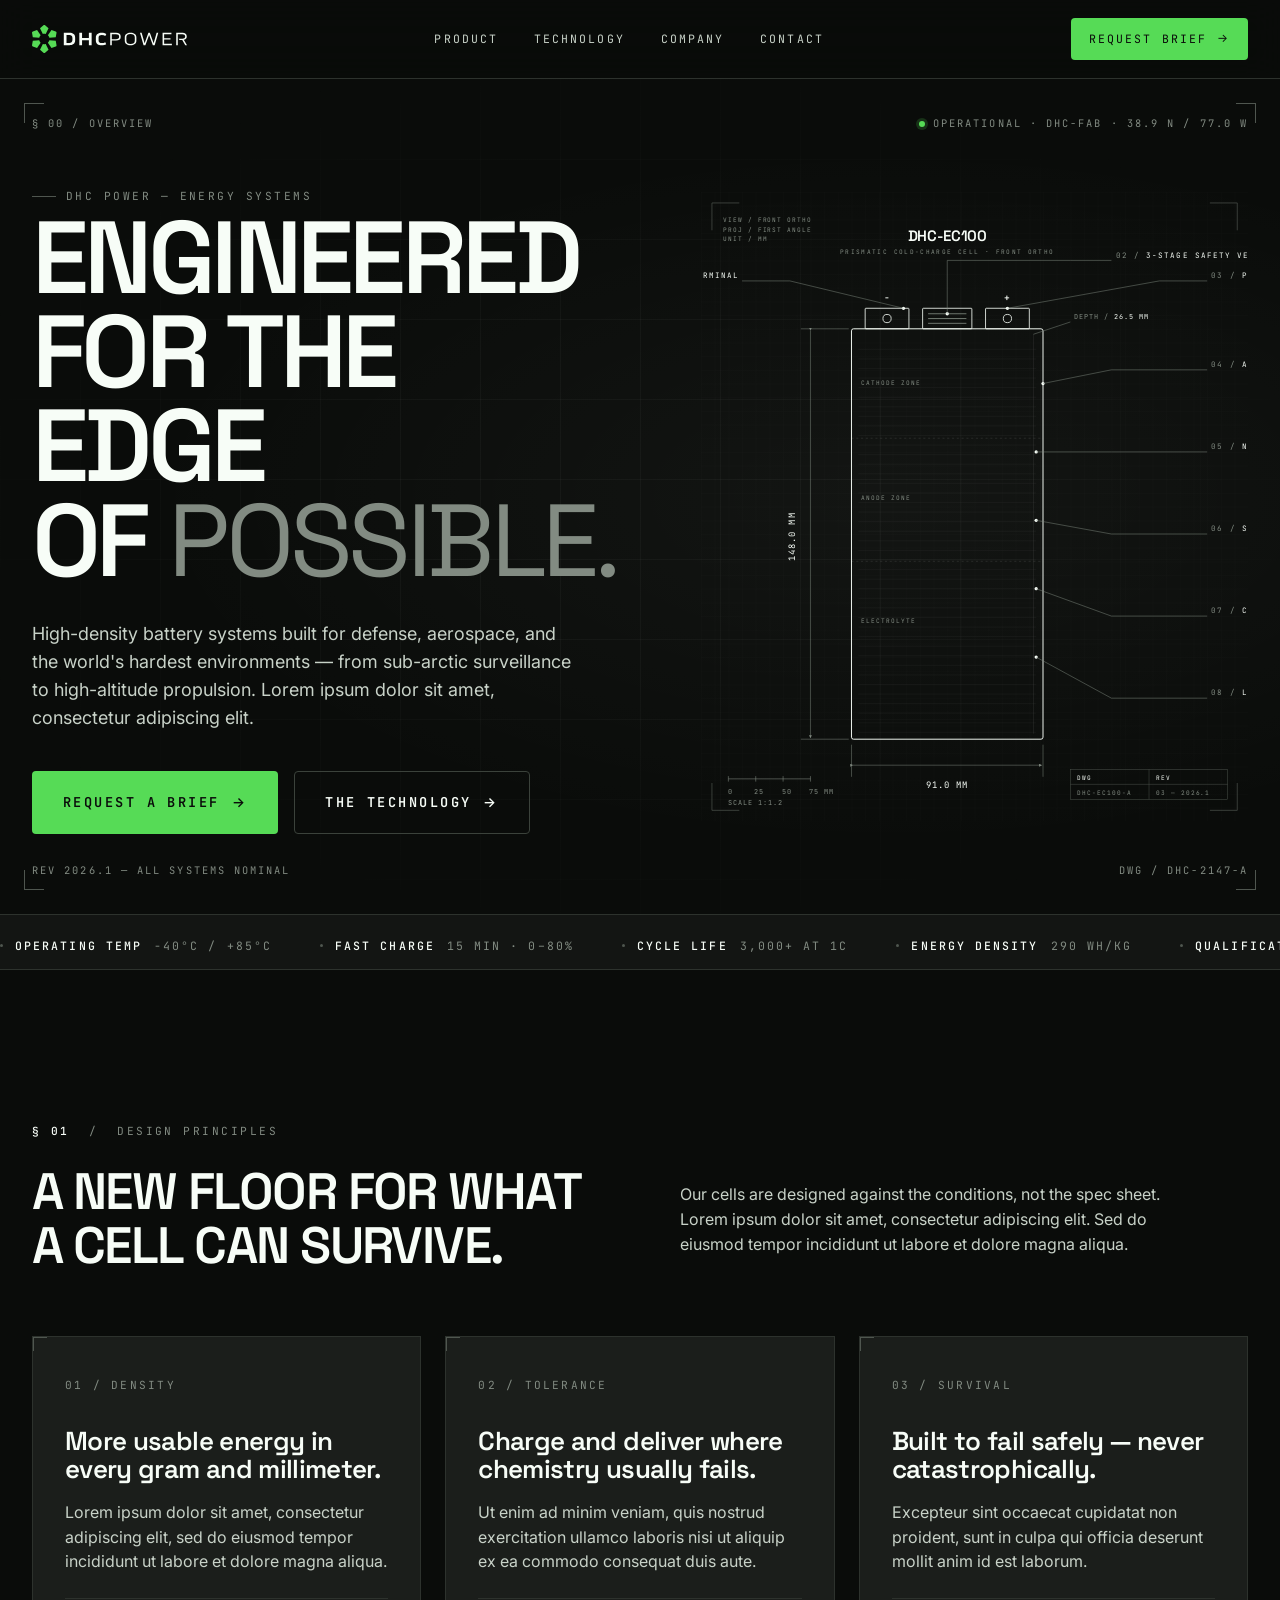
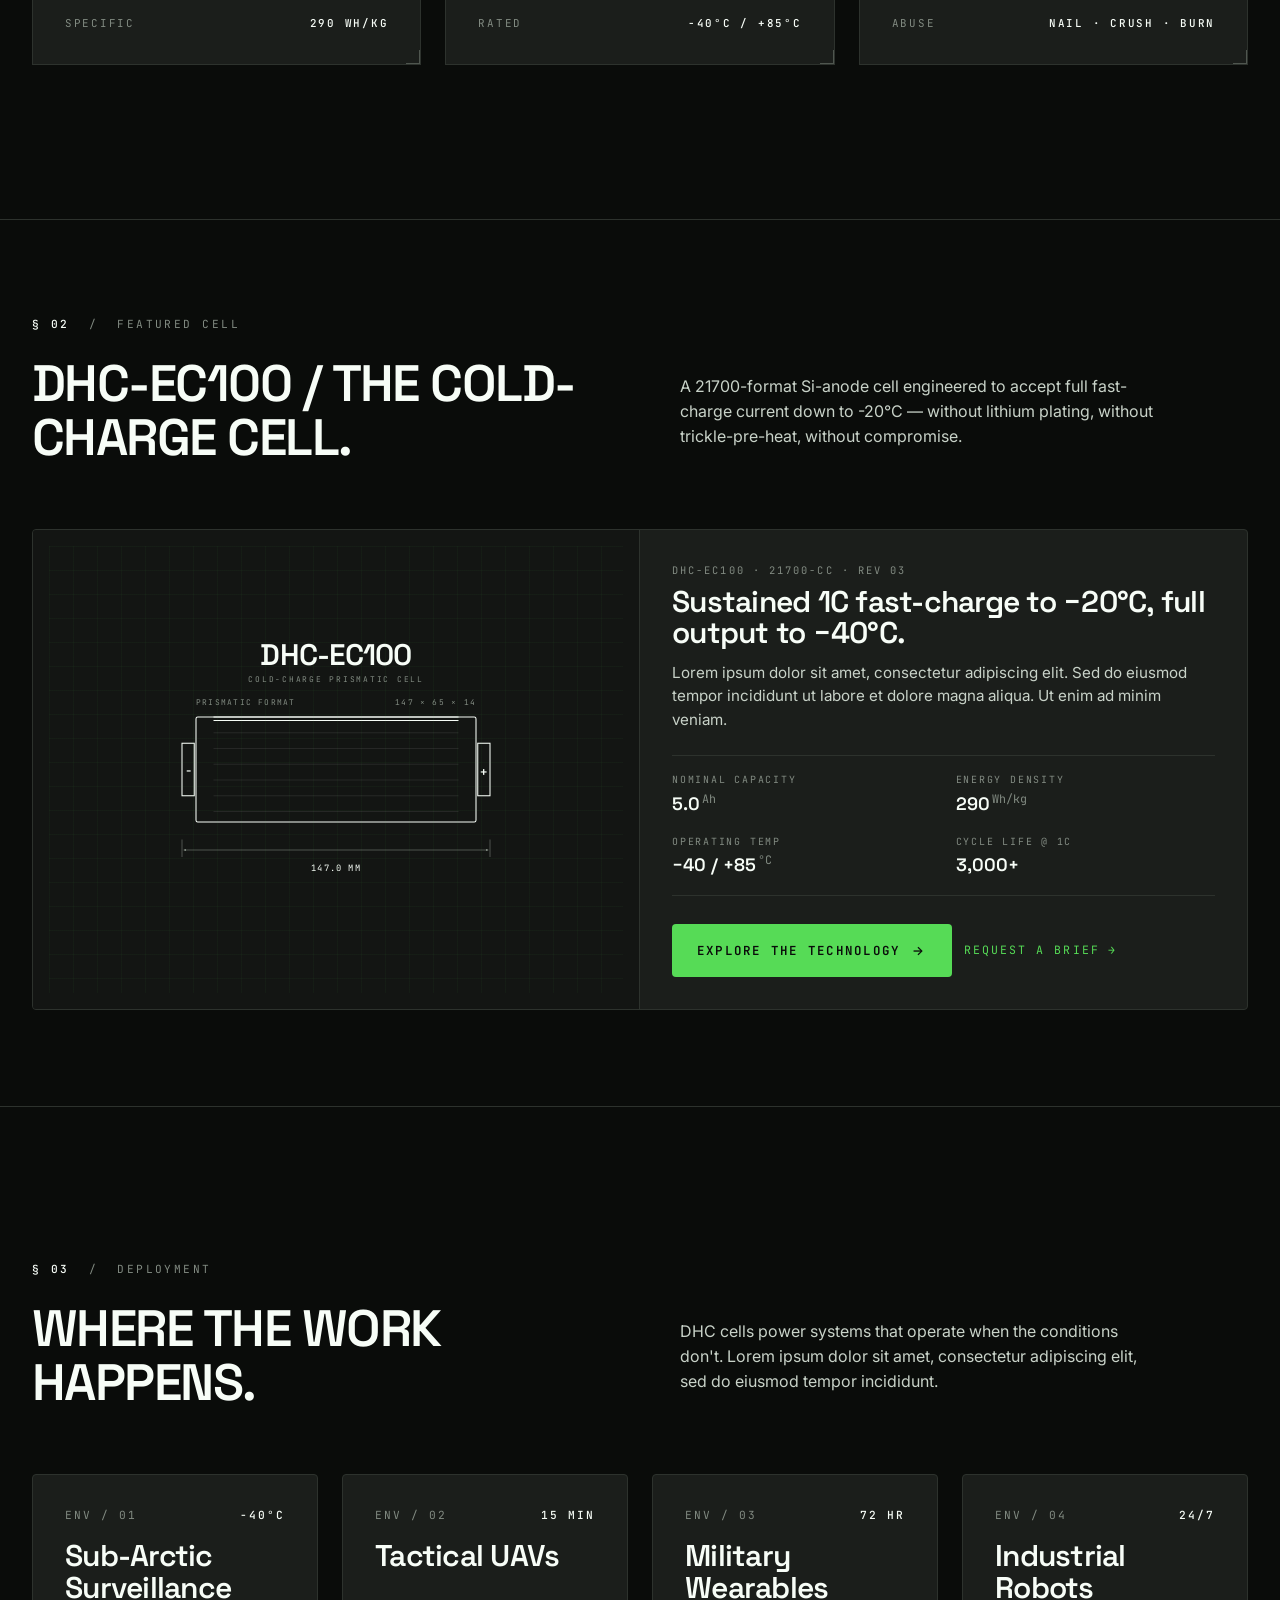
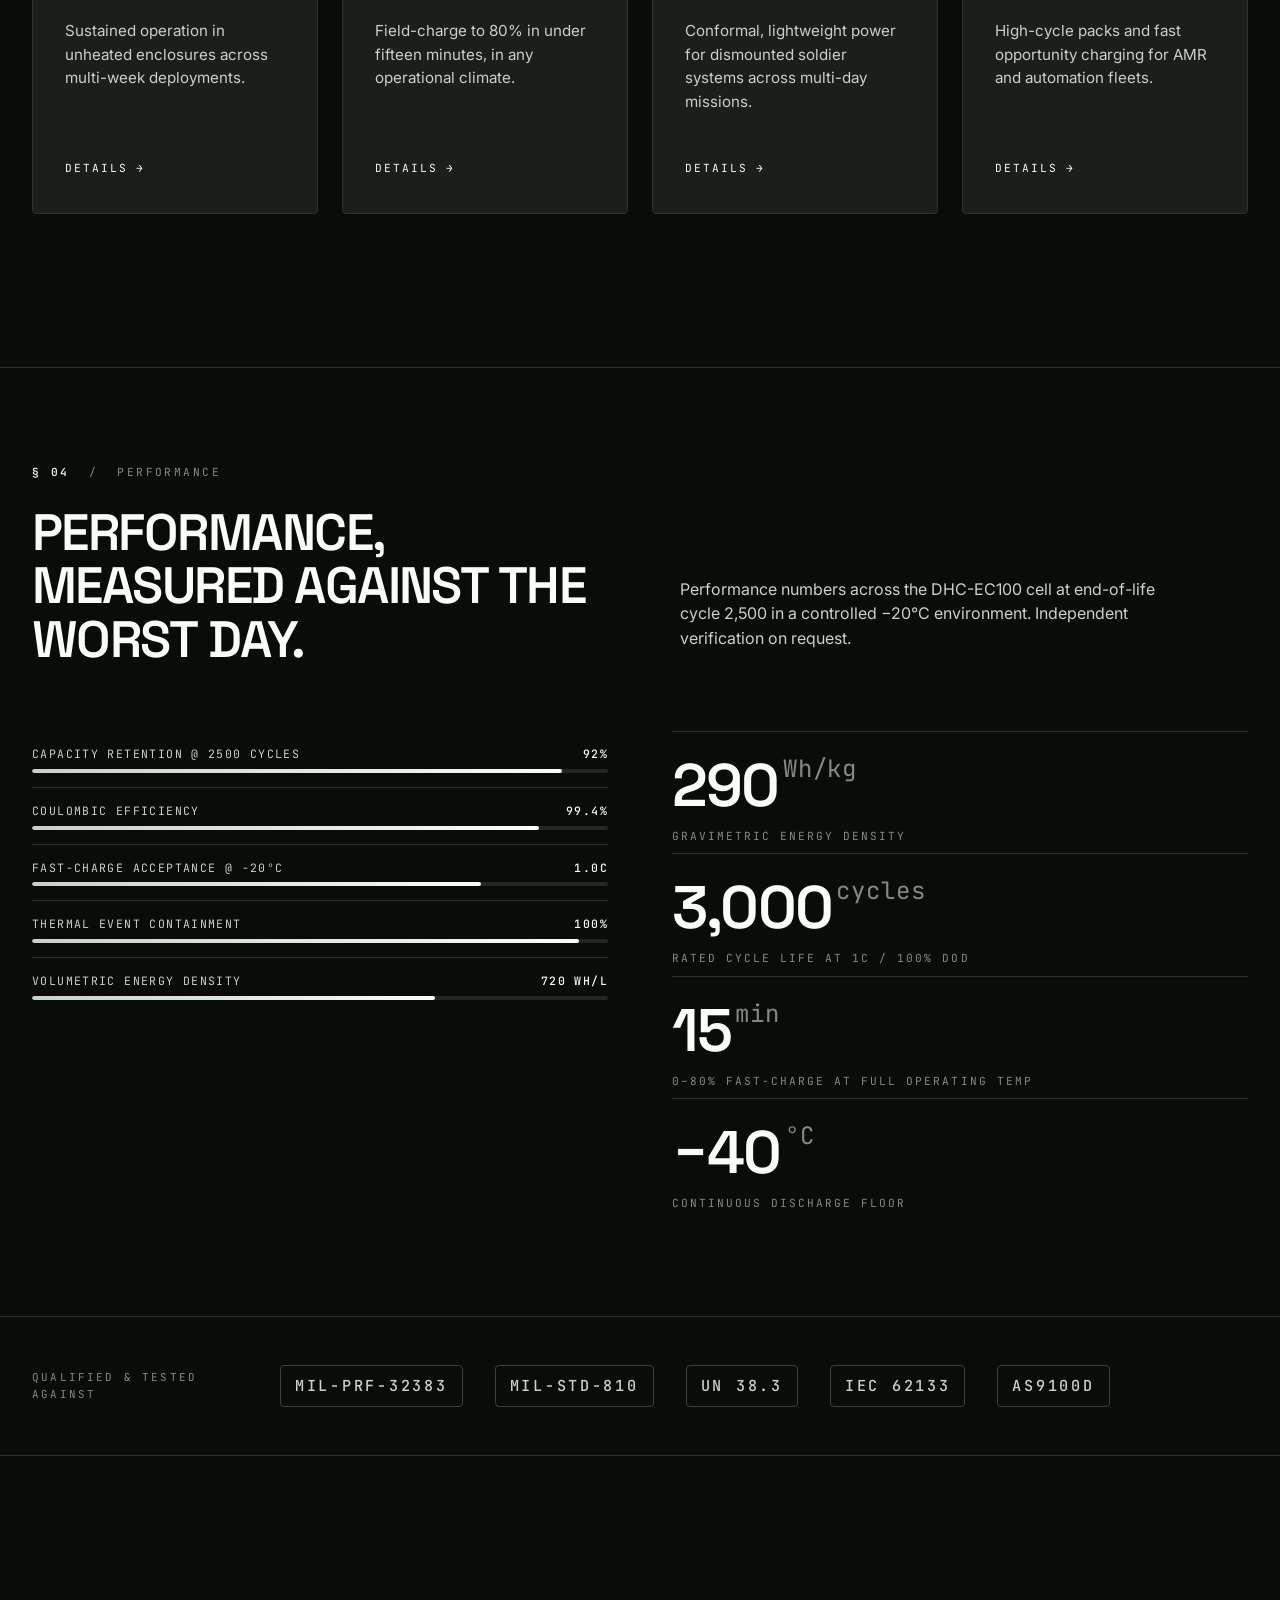
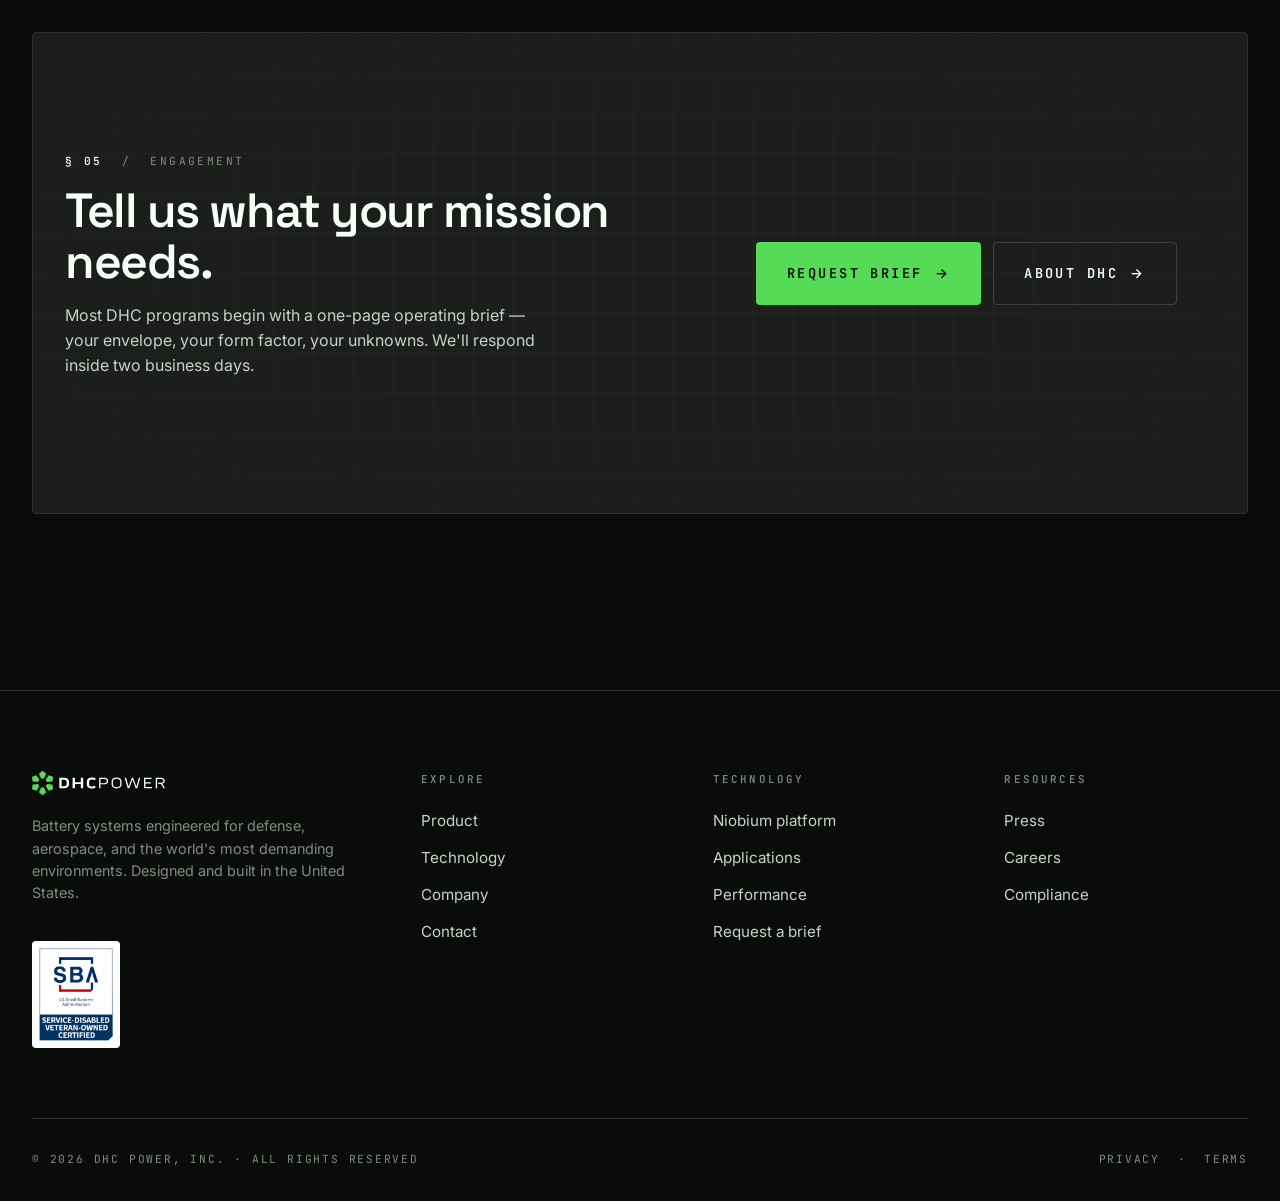
==== index.html @ b1756903 "Add Privacy Policy and Terms of Use pages; wire footer legal links Best-practice templates in brand " ====
<!DOCTYPE html>
<html lang="en">
<head>
<meta charset="UTF-8">
<meta name="viewport" content="width=device-width, initial-scale=1.0">
<title>DHC Power — Engineered for the Edge of Possible</title>
<meta name="description" content="DHC Power designs and builds battery systems for defense, aerospace, and the world's most demanding environments.">
<link rel="icon" type="image/png" sizes="32x32" href="assets/img/favicon-32.png">
<link rel="icon" type="image/png" sizes="16x16" href="assets/img/favicon-16.png">
<link rel="apple-touch-icon" href="assets/img/apple-touch-icon.png">
<!-- Open Graph / link preview -->
<meta property="og:type" content="website">
<meta property="og:site_name" content="DHC Power">
<meta property="og:title" content="DHC Power — Engineered for the Edge of Possible">
<meta property="og:description" content="High-density niobium-lithium battery systems for defense, aerospace, and the world's most demanding environments.">
<meta property="og:url" content="https://nestpoint-group.github.io/dhc-power-site/">
<meta property="og:image" content="https://nestpoint-group.github.io/dhc-power-site/assets/img/og-card.png">
<meta property="og:image:width" content="1200">
<meta property="og:image:height" content="630">
<meta name="twitter:card" content="summary_large_image">
<meta name="twitter:title" content="DHC Power — Engineered for the Edge of Possible">
<meta name="twitter:description" content="High-density niobium-lithium battery systems for defense, aerospace, and extreme environments.">
<meta name="twitter:image" content="https://nestpoint-group.github.io/dhc-power-site/assets/img/og-card.png">
<link rel="preconnect" href="https://fonts.googleapis.com">
<link rel="preconnect" href="https://fonts.gstatic.com" crossorigin>
<link href="https://fonts.googleapis.com/css2?family=Inter:wght@400;500;600&family=Space+Grotesk:wght@400;500;600;700&family=JetBrains+Mono:wght@400;500&display=swap" rel="stylesheet">
<link rel="stylesheet" href="assets/css/style.css">
</head>
<body>

<!-- ============================== NAV ============================== -->
<header class="nav" id="nav">
  <div class="nav__bar">
    <a href="index.html" class="nav__logo" aria-label="DHC Power home">
      <img src="assets/img/logo-on-dark.svg" alt="DHC Power">
    </a>
    <nav class="nav__links" aria-label="Primary">
      <a href="product.html" class="nav__link">Product</a>
      <a href="technology.html" class="nav__link">Technology</a>
      <a href="company.html" class="nav__link">Company</a>
      <a href="contact.html" class="nav__link">Contact</a>
    </nav>
    <a href="contact.html" class="nav__cta">Request Brief</a>
    <button class="nav__menu-toggle" aria-label="Open menu" aria-expanded="false" id="navToggle">Menu</button>
  </div>
</header>

<!-- ============================== HERO ============================== -->
<section class="hero">
  <div class="hero__bg"></div>
  <div class="hero__grid"></div>
  <div class="hero__corners"><span></span></div>

  <span class="hero__operator-label hero__operator-label--tl">§ 00 / OVERVIEW</span>
  <span class="hero__operator-label hero__operator-label--tr"><span class="status-dot"></span>OPERATIONAL · DHC-FAB · 38.9 N / 77.0 W</span>
  <span class="hero__operator-label hero__operator-label--bl">REV 2026.1 — ALL SYSTEMS NOMINAL</span>
  <span class="hero__operator-label hero__operator-label--br">DWG / DHC-2147-A</span>

  <div class="container">
    <div class="hero__inner">
      <div>
        <div class="eyebrow">DHC Power — Energy Systems</div>
        <h1 class="hero__title">Engineered<br>for the edge<br>of <em>possible.</em></h1>
        <p class="hero__lede">High-density battery systems built for defense, aerospace, and the world's hardest environments — from sub-arctic surveillance to high-altitude propulsion. Lorem ipsum dolor sit amet, consectetur adipiscing elit.</p>
        <div class="hero__cta-row">
          <a href="contact.html" class="btn btn--lg">Request a brief</a>
          <a href="technology.html" class="btn btn--ghost btn--lg">The technology</a>
        </div>
      </div>

      <div class="cell-vis" aria-hidden="true">
        <!-- ============ Annotated PRISMATIC cell illustration ============ -->
        <svg viewBox="0 0 800 920" xmlns="http://www.w3.org/2000/svg">
          <defs>
            <pattern id="grid-fine" width="20" height="20" patternUnits="userSpaceOnUse">
              <path d="M 20 0 L 0 0 0 20" fill="none" stroke="rgba(247,253,247,0.04)" stroke-width="0.5"/>
            </pattern>
            <marker id="arrow" viewBox="0 0 10 10" refX="9" refY="5" markerWidth="6" markerHeight="6" orient="auto-start-reverse">
              <path d="M 0 0 L 10 5 L 0 10 z" fill="#828B82"/>
            </marker>
            <marker id="arrow-start" viewBox="0 0 10 10" refX="1" refY="5" markerWidth="6" markerHeight="6" orient="auto-start-reverse">
              <path d="M 10 0 L 0 5 L 10 10 z" fill="#828B82"/>
            </marker>
          </defs>

          <!-- gridded backdrop -->
          <rect x="0" y="0" width="800" height="920" fill="url(#grid-fine)"/>

          <!-- outer drawing frame brackets -->
          <g stroke="#4F564F" stroke-width="1" fill="none">
            <path d="M 16 16 L 16 56 M 16 16 L 56 16"/>
            <path d="M 784 16 L 784 56 M 784 16 L 744 16"/>
            <path d="M 16 904 L 16 864 M 16 904 L 56 904"/>
            <path d="M 784 904 L 784 864 M 784 904 L 744 904"/>
          </g>

          <!-- == Prismatic cell body (rectangular, front orthographic view) == -->
          <g stroke="#F7FDF7" stroke-width="1.4" fill="none">
            <!-- main body -->
            <rect x="220" y="200" width="280" height="600" rx="3"/>
            <!-- subtle right-edge depth shadow inside body (suggests thickness) -->
            <line x1="486" y1="208" x2="486" y2="792" stroke="rgba(247,253,247,0.18)" stroke-width="0.6"/>
          </g>

          <!-- == Top features: terminals + vent (rest on top edge of cell) == -->
          <g stroke="#F7FDF7" stroke-width="1.2" fill="none">
            <!-- Negative terminal (left) -->
            <rect x="240" y="170" width="64" height="30" rx="1"/>
            <circle cx="272" cy="185" r="6"/>
            <!-- Safety vent (middle) -->
            <rect x="324" y="170" width="72" height="30" rx="1"/>
            <line x1="332" y1="178" x2="388" y2="178" stroke="#828B82"/>
            <line x1="332" y1="185" x2="388" y2="185" stroke="#828B82"/>
            <line x1="332" y1="192" x2="388" y2="192" stroke="#828B82"/>
            <!-- Positive terminal (right) -->
            <rect x="416" y="170" width="64" height="30" rx="1"/>
            <circle cx="448" cy="185" r="6"/>
          </g>

          <!-- + and - symbols above terminals -->
          <g font-family="JetBrains Mono, ui-monospace, monospace" font-size="14" fill="#F7FDF7" font-weight="500">
            <text x="272" y="160" text-anchor="middle">−</text>
            <text x="448" y="160" text-anchor="middle">+</text>
          </g>

          <!-- Internal stack — many horizontal layers suggesting cathode/anode/separator -->
          <g stroke="rgba(247,253,247,0.10)" stroke-width="0.5">
            <line x1="230" y1="230" x2="490" y2="230"/>
            <line x1="230" y1="244" x2="490" y2="244"/>
            <line x1="230" y1="258" x2="490" y2="258"/>
            <line x1="230" y1="272" x2="490" y2="272"/>
            <line x1="230" y1="286" x2="490" y2="286"/>
            <line x1="230" y1="300" x2="490" y2="300"/>
            <line x1="230" y1="314" x2="490" y2="314"/>
            <line x1="230" y1="328" x2="490" y2="328"/>
            <line x1="230" y1="342" x2="490" y2="342"/>
            <line x1="230" y1="356" x2="490" y2="356"/>
            <line x1="230" y1="370" x2="490" y2="370"/>
            <line x1="230" y1="384" x2="490" y2="384"/>
            <line x1="230" y1="398" x2="490" y2="398"/>
            <line x1="230" y1="412" x2="490" y2="412"/>
            <line x1="230" y1="426" x2="490" y2="426"/>
            <line x1="230" y1="440" x2="490" y2="440"/>
            <line x1="230" y1="454" x2="490" y2="454"/>
            <line x1="230" y1="468" x2="490" y2="468"/>
            <line x1="230" y1="482" x2="490" y2="482"/>
            <line x1="230" y1="496" x2="490" y2="496"/>
            <line x1="230" y1="510" x2="490" y2="510"/>
            <line x1="230" y1="524" x2="490" y2="524"/>
            <line x1="230" y1="538" x2="490" y2="538"/>
            <line x1="230" y1="552" x2="490" y2="552"/>
            <line x1="230" y1="566" x2="490" y2="566"/>
            <line x1="230" y1="580" x2="490" y2="580"/>
            <line x1="230" y1="594" x2="490" y2="594"/>
            <line x1="230" y1="608" x2="490" y2="608"/>
            <line x1="230" y1="622" x2="490" y2="622"/>
            <line x1="230" y1="636" x2="490" y2="636"/>
            <line x1="230" y1="650" x2="490" y2="650"/>
            <line x1="230" y1="664" x2="490" y2="664"/>
            <line x1="230" y1="678" x2="490" y2="678"/>
            <line x1="230" y1="692" x2="490" y2="692"/>
            <line x1="230" y1="706" x2="490" y2="706"/>
            <line x1="230" y1="720" x2="490" y2="720"/>
            <line x1="230" y1="734" x2="490" y2="734"/>
            <line x1="230" y1="748" x2="490" y2="748"/>
            <line x1="230" y1="762" x2="490" y2="762"/>
            <line x1="230" y1="776" x2="490" y2="776"/>
            <line x1="230" y1="790" x2="490" y2="790"/>
          </g>

          <!-- Chemistry zone reference dividers (slightly stronger) -->
          <g stroke="rgba(247,253,247,0.22)" stroke-width="0.6" stroke-dasharray="3 4">
            <line x1="220" y1="360" x2="500" y2="360"/>
            <line x1="220" y1="540" x2="500" y2="540"/>
          </g>

          <!-- Zone labels inside cell (very faint) -->
          <g font-family="JetBrains Mono, ui-monospace, monospace" font-size="9" fill="#828B82" letter-spacing="1.4">
            <text x="234" y="282">CATHODE ZONE</text>
            <text x="234" y="450">ANODE ZONE</text>
            <text x="234" y="630">ELECTROLYTE</text>
          </g>

          <!-- ============ DIMENSION: HEIGHT (left side) ============ -->
          <g stroke="#828B82" stroke-width="0.7" fill="none">
            <line x1="216" y1="200" x2="146" y2="200"/>
            <line x1="216" y1="800" x2="146" y2="800"/>
            <line x1="160" y1="202" x2="160" y2="798" marker-start="url(#arrow-start)" marker-end="url(#arrow)"/>
          </g>
          <g font-family="JetBrains Mono, ui-monospace, monospace" font-size="13" fill="#F7FDF7" letter-spacing="1.6">
            <text x="138" y="504" text-anchor="middle" transform="rotate(-90 138 504)">148.0 MM</text>
          </g>

          <!-- ============ DIMENSION: WIDTH (bottom) ============ -->
          <g stroke="#828B82" stroke-width="0.7" fill="none">
            <line x1="220" y1="808" x2="220" y2="855"/>
            <line x1="500" y1="808" x2="500" y2="855"/>
            <line x1="222" y1="838" x2="498" y2="838" marker-start="url(#arrow-start)" marker-end="url(#arrow)"/>
          </g>
          <g font-family="JetBrains Mono, ui-monospace, monospace" font-size="13" fill="#F7FDF7" letter-spacing="1.6">
            <text x="360" y="872" text-anchor="middle">91.0 MM</text>
          </g>

          <!-- Thickness callout (right side, secondary dimension) -->
          <g stroke="#828B82" stroke-width="0.7" fill="none">
            <line x1="486" y1="208" x2="540" y2="190"/>
          </g>
          <g font-family="JetBrains Mono, ui-monospace, monospace" font-size="10" letter-spacing="1.4">
            <text x="546" y="186"><tspan fill="#828B82">DEPTH / </tspan><tspan fill="#F7FDF7">26.5 MM</tspan></text>
          </g>

          <!-- ============ CALLOUTS - right side ============ -->
          <g stroke="#828B82" stroke-width="0.7" fill="none">
            <!-- 01 negative terminal -->
            <circle cx="296" cy="170" r="2.4" fill="#F7FDF7" stroke="none"/>
            <path d="M 296 170 L 130 130 L 60 130"/>
            <!-- 02 safety vent -->
            <circle cx="360" cy="178" r="2.4" fill="#F7FDF7" stroke="none"/>
            <path d="M 360 178 L 360 100 L 540 100 L 600 100"/>
            <!-- 03 positive terminal -->
            <circle cx="448" cy="170" r="2.4" fill="#F7FDF7" stroke="none"/>
            <path d="M 448 170 L 670 130 L 740 130"/>
            <!-- 04 hard case -->
            <circle cx="500" cy="280" r="2.4" fill="#F7FDF7" stroke="none"/>
            <path d="M 500 280 L 600 260 L 740 260"/>
            <!-- 05 cathode -->
            <circle cx="490" cy="380" r="2.4" fill="#F7FDF7" stroke="none"/>
            <path d="M 490 380 L 600 380 L 740 380"/>
            <!-- 06 anode -->
            <circle cx="490" cy="480" r="2.4" fill="#F7FDF7" stroke="none"/>
            <path d="M 490 480 L 600 500 L 740 500"/>
            <!-- 07 separator -->
            <circle cx="490" cy="580" r="2.4" fill="#F7FDF7" stroke="none"/>
            <path d="M 490 580 L 600 620 L 740 620"/>
            <!-- 08 electrolyte -->
            <circle cx="490" cy="680" r="2.4" fill="#F7FDF7" stroke="none"/>
            <path d="M 490 680 L 600 740 L 740 740"/>
          </g>

          <g font-family="JetBrains Mono, ui-monospace, monospace" font-size="11" letter-spacing="1.6">
            <!-- Left callout (01) -->
            <text x="56" y="126" text-anchor="end"><tspan fill="#828B82">01 / </tspan><tspan fill="#F7FDF7">NEGATIVE TERMINAL</tspan></text>
            <!-- Top callout (02) -->
            <text x="606" y="96"><tspan fill="#828B82">02 / </tspan><tspan fill="#F7FDF7">3-STAGE SAFETY VENT</tspan></text>
            <!-- Right callouts (03-08) -->
            <text x="746" y="126"><tspan fill="#828B82">03 / </tspan><tspan fill="#F7FDF7">POSITIVE TERMINAL</tspan></text>
            <text x="746" y="256"><tspan fill="#828B82">04 / </tspan><tspan fill="#F7FDF7">Al-NICKEL HARD CASE</tspan></text>
            <text x="746" y="376"><tspan fill="#828B82">05 / </tspan><tspan fill="#F7FDF7">NCM-811 CATHODE</tspan></text>
            <text x="746" y="496"><tspan fill="#828B82">06 / </tspan><tspan fill="#F7FDF7">SiC NANO ANODE</tspan></text>
            <text x="746" y="616"><tspan fill="#828B82">07 / </tspan><tspan fill="#F7FDF7">CERAMIC SEPARATOR</tspan></text>
            <text x="746" y="736"><tspan fill="#828B82">08 / </tspan><tspan fill="#F7FDF7">LiPF₆ ELECTROLYTE</tspan></text>
          </g>

          <!-- Title (top of drawing) -->
          <g font-family="Space Grotesk, sans-serif" font-weight="600" letter-spacing="-0.5">
            <text x="360" y="72" font-size="22" fill="#F7FDF7" text-anchor="middle">DHC-EC100</text>
          </g>
          <g font-family="JetBrains Mono, ui-monospace, monospace" font-size="9" fill="#828B82" letter-spacing="2">
            <text x="360" y="90" text-anchor="middle">PRISMATIC COLD-CHARGE CELL · FRONT ORTHO</text>
          </g>

          <!-- left annotations: orientation + view -->
          <g font-family="JetBrains Mono, ui-monospace, monospace" font-size="9" fill="#828B82" letter-spacing="1.4">
            <text x="32" y="44">VIEW / FRONT ORTHO</text>
            <text x="32" y="58">PROJ / FIRST ANGLE</text>
            <text x="32" y="72">UNIT / MM</text>
          </g>

          <!-- bottom-right drawing block -->
          <g stroke="#4F564F" stroke-width="0.7" fill="none">
            <rect x="540" y="844" width="230" height="44"/>
            <line x1="655" y1="844" x2="655" y2="888"/>
            <line x1="540" y1="866" x2="770" y2="866"/>
          </g>
          <g font-family="JetBrains Mono, ui-monospace, monospace" font-size="9" fill="#F7FDF7" letter-spacing="1.4">
            <text x="550" y="860">DWG</text>
            <text x="550" y="881" fill="#828B82">DHC-EC100-A</text>
            <text x="665" y="860">REV</text>
            <text x="665" y="881" fill="#828B82">03 — 2026.1</text>
          </g>

          <!-- scale bar bottom-left -->
          <g stroke="#828B82" stroke-width="0.8">
            <line x1="40" y1="858" x2="160" y2="858"/>
            <line x1="40" y1="854" x2="40" y2="862"/>
            <line x1="80" y1="854" x2="80" y2="862"/>
            <line x1="120" y1="854" x2="120" y2="862"/>
            <line x1="160" y1="854" x2="160" y2="862"/>
          </g>
          <g font-family="JetBrains Mono, ui-monospace, monospace" font-size="10" fill="#828B82" letter-spacing="1.4">
            <text x="40" y="880">0</text>
            <text x="78" y="880">25</text>
            <text x="118" y="880">50</text>
            <text x="158" y="880">75 MM</text>
            <text x="40" y="896">SCALE 1:1.2</text>
          </g>
        </svg>
      </div>
    </div>
  </div>
</section>

<!-- ============================== TICKER ============================== -->
<div class="ticker" aria-hidden="true">
  <div class="ticker__inner">
    <span><strong>OPERATING TEMP</strong> -40°C / +85°C</span>
    <span><strong>FAST CHARGE</strong> 15 MIN · 0–80%</span>
    <span><strong>CYCLE LIFE</strong> 3,000+ AT 1C</span>
    <span><strong>ENERGY DENSITY</strong> 290 WH/KG</span>
    <span><strong>QUALIFICATIONS</strong> MIL-PRF-32383 · UN 38.3</span>
    <span><strong>ASSEMBLY</strong> UNITED STATES</span>
    <!-- duplicate for seamless loop -->
    <span><strong>OPERATING TEMP</strong> -40°C / +85°C</span>
    <span><strong>FAST CHARGE</strong> 15 MIN · 0–80%</span>
    <span><strong>CYCLE LIFE</strong> 3,000+ AT 1C</span>
    <span><strong>ENERGY DENSITY</strong> 290 WH/KG</span>
    <span><strong>QUALIFICATIONS</strong> MIL-PRF-32383 · UN 38.3</span>
    <span><strong>ASSEMBLY</strong> UNITED STATES</span>
  </div>
</div>

<!-- ============================== § 01 DESIGN PRINCIPLES ============================== -->
<section class="section" id="principles">
  <div class="container">
    <div class="sec-head">
      <div>
        <div class="section-num"><strong>§ 01</strong> &nbsp;/&nbsp; DESIGN PRINCIPLES</div>
        <h2 style="margin-top: 24px; text-transform: uppercase;">A new floor for what a cell can survive.</h2>
      </div>
      <p class="sec-head__lead">Our cells are designed against the conditions, not the spec sheet. Lorem ipsum dolor sit amet, consectetur adipiscing elit. Sed do eiusmod tempor incididunt ut labore et dolore magna aliqua.</p>
    </div>

    <div class="grid grid-3" data-reveal>
      <article class="cap-card">
        <div class="cap-card__num">01 / DENSITY</div>
        <h3 class="cap-card__title">More usable energy in every gram and millimeter.</h3>
        <p class="cap-card__desc">Lorem ipsum dolor sit amet, consectetur adipiscing elit, sed do eiusmod tempor incididunt ut labore et dolore magna aliqua.</p>
        <div class="cap-card__meta">
          <span>SPECIFIC</span><strong>290 WH/KG</strong>
        </div>
      </article>

      <article class="cap-card">
        <div class="cap-card__num">02 / TOLERANCE</div>
        <h3 class="cap-card__title">Charge and deliver where chemistry usually fails.</h3>
        <p class="cap-card__desc">Ut enim ad minim veniam, quis nostrud exercitation ullamco laboris nisi ut aliquip ex ea commodo consequat duis aute.</p>
        <div class="cap-card__meta">
          <span>RATED</span><strong>-40°C / +85°C</strong>
        </div>
      </article>

      <article class="cap-card">
        <div class="cap-card__num">03 / SURVIVAL</div>
        <h3 class="cap-card__title">Built to fail safely — never catastrophically.</h3>
        <p class="cap-card__desc">Excepteur sint occaecat cupidatat non proident, sunt in culpa qui officia deserunt mollit anim id est laborum.</p>
        <div class="cap-card__meta">
          <span>ABUSE</span><strong>NAIL · CRUSH · BURN</strong>
        </div>
      </article>
    </div>
  </div>
</section>

<hr class="divider-x">

<!-- ============================== § 02 FEATURED CELL ============================== -->
<section class="section section--tight" id="featured">
  <div class="container">
    <div class="sec-head">
      <div>
        <div class="section-num"><strong>§ 02</strong> &nbsp;/&nbsp; FEATURED CELL</div>
        <h2 style="margin-top: 24px; text-transform: uppercase;">DHC-EC100 / The cold-charge cell.</h2>
      </div>
      <p class="sec-head__lead">A 21700-format Si-anode cell engineered to accept full fast-charge current down to -20°C — without lithium plating, without trickle-pre-heat, without compromise.</p>
    </div>

    <article class="cell-card" data-reveal>
      <div class="cell-card__vis">
        <svg viewBox="0 0 480 360" xmlns="http://www.w3.org/2000/svg" style="width:100%; max-width:420px;">
          <defs>
            <marker id="arrow2" viewBox="0 0 10 10" refX="9" refY="5" markerWidth="5" markerHeight="5" orient="auto-start-reverse">
              <path d="M 0 0 L 10 5 L 0 10 z" fill="#828B82"/>
            </marker>
          </defs>

          <!-- prismatic cell (horizontal lay) -->
          <g stroke="#F7FDF7" stroke-width="1.2" fill="none">
            <rect x="80" y="120" width="320" height="120" rx="2"/>
            <!-- positive end terminal -->
            <rect x="402" y="150" width="14" height="60"/>
            <!-- negative end terminal -->
            <rect x="64" y="150" width="14" height="60"/>
            <!-- top ridge (vent strip) -->
            <line x1="100" y1="120" x2="380" y2="120"/>
            <line x1="100" y1="124" x2="380" y2="124"/>
          </g>

          <!-- internal layered detail -->
          <g stroke="rgba(247,253,247,0.18)" stroke-width="0.5">
            <line x1="100" y1="138" x2="380" y2="138"/>
            <line x1="100" y1="156" x2="380" y2="156"/>
            <line x1="100" y1="174" x2="380" y2="174"/>
            <line x1="100" y1="192" x2="380" y2="192"/>
            <line x1="100" y1="210" x2="380" y2="210"/>
            <line x1="100" y1="228" x2="380" y2="228"/>
          </g>

          <!-- dim arrow under -->
          <g stroke="#828B82" stroke-width="0.6" fill="none">
            <line x1="64" y1="260" x2="64" y2="280"/>
            <line x1="416" y1="260" x2="416" y2="280"/>
            <line x1="66" y1="272" x2="414" y2="272" marker-start="url(#arrow2)" marker-end="url(#arrow2)"/>
          </g>
          <text x="240" y="296" font-family="JetBrains Mono" font-size="10" fill="#F7FDF7" letter-spacing="1.4" text-anchor="middle">147.0 MM</text>

          <!-- side labels -->
          <g font-family="JetBrains Mono" font-size="9" fill="#828B82" letter-spacing="1.4">
            <text x="80" y="106">PRISMATIC FORMAT</text>
            <text x="400" y="106" text-anchor="end">147 × 65 × 14</text>
          </g>

          <!-- + and - terminals -->
          <g font-family="JetBrains Mono" font-size="14" fill="#F7FDF7" font-weight="500">
            <text x="71" y="186" text-anchor="middle">−</text>
            <text x="409" y="187" text-anchor="middle">+</text>
          </g>

          <!-- top label -->
          <text x="240" y="60" font-family="Space Grotesk" font-size="34" font-weight="600" fill="#F7FDF7" text-anchor="middle" letter-spacing="-1">DHC-EC100</text>
          <text x="240" y="80" font-family="JetBrains Mono" font-size="9" fill="#828B82" text-anchor="middle" letter-spacing="2">COLD-CHARGE PRISMATIC CELL</text>
        </svg>
      </div>

      <div class="cell-card__body">
        <div class="cell-card__sku">DHC-EC100 · 21700-CC · REV 03</div>
        <h3 class="cell-card__title">Sustained 1C fast-charge to −20°C, full output to −40°C.</h3>
        <p class="cell-card__desc">Lorem ipsum dolor sit amet, consectetur adipiscing elit. Sed do eiusmod tempor incididunt ut labore et dolore magna aliqua. Ut enim ad minim veniam.</p>

        <div class="cell-card__specs">
          <div class="spec"><span class="spec__label">Nominal Capacity</span><span class="spec__value">5.0<sup>Ah</sup></span></div>
          <div class="spec"><span class="spec__label">Energy Density</span><span class="spec__value">290<sup>Wh/kg</sup></span></div>
          <div class="spec"><span class="spec__label">Operating Temp</span><span class="spec__value">−40 / +85<sup>°C</sup></span></div>
          <div class="spec"><span class="spec__label">Cycle Life @ 1C</span><span class="spec__value">3,000+</span></div>
        </div>

        <div class="row" style="gap: 12px;">
          <a href="technology.html" class="btn">Explore the technology</a>
          <a href="contact.html" class="link-arrow">Request a brief</a>
        </div>
      </div>
    </article>
  </div>
</section>

<hr class="divider-x">

<!-- ============================== § 03 DEPLOYMENT ============================== -->
<section class="section" id="applications">
  <div class="container">
    <div class="sec-head">
      <div>
        <div class="section-num"><strong>§ 03</strong> &nbsp;/&nbsp; DEPLOYMENT</div>
        <h2 style="margin-top: 24px; text-transform: uppercase;">Where the work happens.</h2>
      </div>
      <p class="sec-head__lead">DHC cells power systems that operate when the conditions don't. Lorem ipsum dolor sit amet, consectetur adipiscing elit, sed do eiusmod tempor incididunt.</p>
    </div>

    <div class="grid grid-4" data-reveal>
      <a href="technology.html#applications" class="app-tile">
        <div class="app-tile__hover"></div>
        <div class="app-tile__head"><span>ENV / 01</span><strong>−40°C</strong></div>
        <h3 class="app-tile__title">Sub-Arctic Surveillance</h3>
        <p class="app-tile__desc">Sustained operation in unheated enclosures across multi-week deployments.</p>
        <span class="app-tile__cta">Details</span>
      </a>

      <a href="technology.html#applications" class="app-tile">
        <div class="app-tile__hover"></div>
        <div class="app-tile__head"><span>ENV / 02</span><strong>15 MIN</strong></div>
        <h3 class="app-tile__title">Tactical UAVs</h3>
        <p class="app-tile__desc">Field-charge to 80% in under fifteen minutes, in any operational climate.</p>
        <span class="app-tile__cta">Details</span>
      </a>

      <a href="technology.html#applications" class="app-tile">
        <div class="app-tile__hover"></div>
        <div class="app-tile__head"><span>ENV / 03</span><strong>72 HR</strong></div>
        <h3 class="app-tile__title">Military Wearables</h3>
        <p class="app-tile__desc">Conformal, lightweight power for dismounted soldier systems across multi-day missions.</p>
        <span class="app-tile__cta">Details</span>
      </a>

      <a href="technology.html#applications" class="app-tile">
        <div class="app-tile__hover"></div>
        <div class="app-tile__head"><span>ENV / 04</span><strong>24/7</strong></div>
        <h3 class="app-tile__title">Industrial Robots</h3>
        <p class="app-tile__desc">High-cycle packs and fast opportunity charging for AMR and automation fleets.</p>
        <span class="app-tile__cta">Details</span>
      </a>
    </div>
  </div>
</section>

<hr class="divider-x">

<!-- ============================== § 04 PERFORMANCE ============================== -->
<section class="section section--tight" id="performance">
  <div class="container">
    <div class="sec-head">
      <div>
        <div class="section-num"><strong>§ 04</strong> &nbsp;/&nbsp; PERFORMANCE</div>
        <h2 style="margin-top: 24px; text-transform: uppercase;">Performance, measured against the worst day.</h2>
      </div>
      <p class="sec-head__lead">Performance numbers across the DHC-EC100 cell at end-of-life cycle 2,500 in a controlled −20°C environment. Independent verification on request.</p>
    </div>

    <div class="grid grid-2" data-reveal style="gap: 64px;">
      <div>
        <div class="bar" style="--fill: 92%;">
          <div class="bar__row"><span>CAPACITY RETENTION @ 2500 CYCLES</span><strong>92%</strong></div>
          <div class="bar__track"><div class="bar__fill"></div></div>
        </div>
        <div class="bar" style="--fill: 88%;">
          <div class="bar__row"><span>COULOMBIC EFFICIENCY</span><strong>99.4%</strong></div>
          <div class="bar__track"><div class="bar__fill"></div></div>
        </div>
        <div class="bar" style="--fill: 78%;">
          <div class="bar__row"><span>FAST-CHARGE ACCEPTANCE @ −20°C</span><strong>1.0C</strong></div>
          <div class="bar__track"><div class="bar__fill"></div></div>
        </div>
        <div class="bar" style="--fill: 95%;">
          <div class="bar__row"><span>THERMAL EVENT CONTAINMENT</span><strong>100%</strong></div>
          <div class="bar__track"><div class="bar__fill"></div></div>
        </div>
        <div class="bar" style="--fill: 70%;">
          <div class="bar__row"><span>VOLUMETRIC ENERGY DENSITY</span><strong>720 Wh/L</strong></div>
          <div class="bar__track"><div class="bar__fill"></div></div>
        </div>
      </div>

      <div>
        <div class="stat">
          <div class="stat__value">290<sup>Wh/kg</sup></div>
          <div class="stat__label">Gravimetric energy density</div>
        </div>
        <div class="stat">
          <div class="stat__value">3,000<sup>cycles</sup></div>
          <div class="stat__label">Rated cycle life at 1C / 100% DoD</div>
        </div>
        <div class="stat">
          <div class="stat__value">15<sup>min</sup></div>
          <div class="stat__label">0–80% fast-charge at full operating temp</div>
        </div>
        <div class="stat">
          <div class="stat__value">−40<sup>°C</sup></div>
          <div class="stat__label">Continuous discharge floor</div>
        </div>
      </div>
    </div>
  </div>
</section>

<!-- compliance -->
<section class="compliance">
  <div class="container">
    <div class="compliance__inner">
      <div class="compliance__label">QUALIFIED &amp; TESTED AGAINST</div>
      <div class="compliance__badges">
        <div class="compliance__badge">MIL-PRF-32383</div>
        <div class="compliance__badge">MIL-STD-810</div>
        <div class="compliance__badge">UN 38.3</div>
        <div class="compliance__badge">IEC 62133</div>
        <div class="compliance__badge">AS9100D</div>
      </div>
    </div>
  </div>
</section>

<!-- ============================== CTA ============================== -->
<section class="section section--tight" id="cta">
  <div class="container">
    <div class="cta-block">
      <div class="cta-block__bg"></div>
      <div class="cta-block__inner">
        <div>
          <div class="section-num"><strong>§ 05</strong> &nbsp;/&nbsp; ENGAGEMENT</div>
          <h2 class="cta-block__title" style="margin-top:16px;">Tell us what your mission needs.</h2>
          <p class="cta-block__desc">Most DHC programs begin with a one-page operating brief — your envelope, your form factor, your unknowns. We'll respond inside two business days.</p>
        </div>
        <div class="row" style="gap: 12px;">
          <a href="contact.html" class="btn btn--lg">Request brief</a>
          <a href="company.html" class="btn btn--ghost btn--lg">About DHC</a>
        </div>
      </div>
    </div>
  </div>
</section>

<!-- ============================== FOOTER ============================== -->
<footer class="foot">
  <div class="container">
    <div class="foot__top">
      <div class="foot__brand">
        <img class="foot__brand-logo" src="assets/img/logo-on-dark.svg" alt="DHC Power">
        <p class="foot__brand-text">Battery systems engineered for defense, aerospace, and the world's most demanding environments. Designed and built in the United States.</p>
        <a class="foot__cert" href="company.html" aria-label="SBA Service-Disabled Veteran-Owned Certified">
          <img src="assets/img/sba-sdvosb.jpg" alt="SBA Service-Disabled Veteran-Owned Certified">
        </a>
      </div>
      <div class="foot__col">
        <h5>Explore</h5>
        <ul>
          <li><a href="product.html">Product</a></li>
          <li><a href="technology.html">Technology</a></li>
          <li><a href="company.html">Company</a></li>
          <li><a href="contact.html">Contact</a></li>
        </ul>
      </div>
      <div class="foot__col">
        <h5>Technology</h5>
        <ul>
          <li><a href="technology.html">Niobium platform</a></li>
          <li><a href="technology.html#applications">Applications</a></li>
          <li><a href="technology.html#performance">Performance</a></li>
          <li><a href="contact.html">Request a brief</a></li>
        </ul>
      </div>
      <div class="foot__col">
        <h5>Resources</h5>
        <ul>
          <li><a href="contact.html">Press</a></li>
          <li><a href="contact.html">Careers</a></li>
          <li><a href="contact.html">Compliance</a></li>
        </ul>
      </div>
    </div>
    <div class="foot__bottom">
      <span>© 2026 DHC POWER, INC. · ALL RIGHTS RESERVED</span>
      <span><a href="privacy.html">PRIVACY</a> &nbsp;·&nbsp; <a href="terms.html">TERMS</a></span>
    </div>
  </div>
</footer>

<script src="assets/js/main.js"></script>
</body>
</html>
---- assets/css/style.css ----
/* ============================================================
   DHC POWER — Design System
   Aesthetic: tactical / defense-tech
   Palette source: brand palette
   ============================================================ */

/* ---------- Tokens ---------- */
:root {
  /* Brand palette */
  --brand-charcoal: #272B27;
  --brand-green: #56DB56;
  --brand-green-deep: #2AA82A;
  --brand-mint: #B0EFB0;
  --brand-off-white: #F7FDF7;

  /* Extended palette */
  --bg-void: #0A0C0A;
  --bg-base: #151715;
  --bg-panel: #1B1E1B;
  --bg-elev: #232723;
  --bg-elev-2: #2E332E;
  --bg-tint: #131513;

  --line: #2D322D;
  --line-bright: #3B423B;
  --line-accent: rgba(86, 219, 86, 0.35);

  --text: #F7FDF7;
  --text-mid: #C8D2C8;
  --text-dim: #828B82;
  --text-faint: #4F564F;

  --accent: #56DB56;
  --accent-deep: #2AA82A;
  --accent-soft: #B0EFB0;
  --accent-glow: rgba(86, 219, 86, 0.25);

  --danger: #E25C5C;
  --amber: #E6B84A;

  /* Type */
  --font-display: 'Space Grotesk', 'Inter', -apple-system, BlinkMacSystemFont, sans-serif;
  --font-body: 'Inter', -apple-system, BlinkMacSystemFont, 'Segoe UI', sans-serif;
  --font-mono: 'JetBrains Mono', ui-monospace, 'SF Mono', 'Menlo', monospace;

  /* Sizing */
  --container: 1440px;
  --gutter: 32px;
  --radius-sm: 2px;
  --radius: 4px;
  --radius-lg: 8px;

  /* Motion */
  --ease: cubic-bezier(0.2, 0.7, 0.2, 1);
  --ease-out: cubic-bezier(0.16, 1, 0.3, 1);
}

/* ---------- Reset & base ---------- */
*, *::before, *::after { box-sizing: border-box; }
html, body { margin: 0; padding: 0; }
html { scroll-behavior: smooth; }

body {
  font-family: var(--font-body);
  font-size: 16px;
  line-height: 1.55;
  color: var(--text);
  background: var(--bg-void);
  -webkit-font-smoothing: antialiased;
  -moz-osx-font-smoothing: grayscale;
  overflow-x: hidden;
}

img, svg { display: block; max-width: 100%; }
a { color: inherit; text-decoration: none; }
button { font: inherit; cursor: pointer; }

/* ---------- Typography ---------- */
h1, h2, h3, h4 {
  font-family: var(--font-display);
  font-weight: 600;
  letter-spacing: -0.02em;
  margin: 0;
  line-height: 1.05;
}

h1 { font-size: clamp(2.5rem, 6.5vw, 5.75rem); font-weight: 600; letter-spacing: -0.035em; }
h2 { font-size: clamp(2rem, 4vw, 3.5rem); letter-spacing: -0.03em; }
h3 { font-size: clamp(1.4rem, 2vw, 1.875rem); }
h4 { font-size: 1.125rem; letter-spacing: -0.01em; }

p { margin: 0 0 1em; color: var(--text-mid); }
strong { color: var(--text); font-weight: 600; }

.mono, .label {
  font-family: var(--font-mono);
  font-size: 0.7rem;
  letter-spacing: 0.18em;
  text-transform: uppercase;
  color: var(--text-dim);
  font-weight: 500;
}

.label--accent { color: var(--accent); }
.label--bright { color: var(--text); }

.eyebrow {
  display: inline-flex;
  align-items: center;
  gap: 10px;
  font-family: var(--font-mono);
  font-size: 0.7rem;
  letter-spacing: 0.22em;
  text-transform: uppercase;
  color: var(--text-dim);
  padding: 6px 0;
}
.eyebrow::before {
  content: "";
  width: 24px;
  height: 1px;
  background: var(--text-faint);
}

.section-num {
  font-family: var(--font-mono);
  font-size: 0.7rem;
  letter-spacing: 0.22em;
  text-transform: uppercase;
  color: var(--text-dim);
}
.section-num strong { color: var(--text); font-weight: 500; }

.display {
  font-family: var(--font-display);
  font-weight: 600;
  font-size: clamp(3rem, 9vw, 7.5rem);
  letter-spacing: -0.045em;
  line-height: 0.95;
}

.display em {
  font-style: normal;
  color: var(--text-dim);
  font-family: var(--font-mono);
  font-weight: 400;
  font-size: 0.55em;
  letter-spacing: 0.02em;
  vertical-align: top;
}

/* ---------- Layout primitives ---------- */
.container {
  width: 100%;
  max-width: var(--container);
  margin: 0 auto;
  padding: 0 var(--gutter);
}

.container--narrow { max-width: 1080px; }

section { position: relative; }

.section { padding: clamp(80px, 12vw, 160px) 0; }
.section--tight { padding: clamp(48px, 8vw, 96px) 0; }

.grid { display: grid; gap: 24px; }
.grid-2 { grid-template-columns: repeat(2, 1fr); }
.grid-3 { grid-template-columns: repeat(3, 1fr); }
.grid-4 { grid-template-columns: repeat(4, 1fr); }

@media (max-width: 900px) {
  .grid-2, .grid-3, .grid-4 { grid-template-columns: 1fr; }
}

.row { display: flex; align-items: center; gap: 16px; flex-wrap: wrap; }
.row--split { justify-content: space-between; }

/* ---------- Backgrounds & overlays ---------- */
.bg-grid {
  position: relative;
  background-image:
    linear-gradient(rgba(86, 219, 86, 0.04) 1px, transparent 1px),
    linear-gradient(90deg, rgba(86, 219, 86, 0.04) 1px, transparent 1px);
  background-size: 64px 64px;
}

.bg-grid--fine {
  background-size: 24px 24px;
  background-image:
    linear-gradient(rgba(86, 219, 86, 0.03) 1px, transparent 1px),
    linear-gradient(90deg, rgba(86, 219, 86, 0.03) 1px, transparent 1px);
}

.bg-noise::after {
  content: "";
  position: absolute; inset: 0;
  pointer-events: none;
  background-image: radial-gradient(circle at 50% 50%, rgba(86,219,86,.08), transparent 60%);
  opacity: .8;
  z-index: 0;
}

.bg-panel { background: var(--bg-panel); }
.bg-elev { background: var(--bg-elev); }
.bg-void { background: var(--bg-void); }

.divider-x {
  height: 1px;
  background: var(--line);
  border: none;
  margin: 0;
}

.divider-x--bright { background: var(--line-bright); }

/* ---------- Nav ---------- */
.nav {
  position: sticky;
  top: 0;
  z-index: 50;
  background: rgba(10, 12, 10, 0.78);
  backdrop-filter: blur(20px) saturate(150%);
  -webkit-backdrop-filter: blur(20px) saturate(150%);
  border-bottom: 1px solid var(--line);
}

.nav__bar {
  display: flex;
  align-items: center;
  justify-content: space-between;
  padding: 18px var(--gutter);
  max-width: var(--container);
  margin: 0 auto;
  gap: 32px;
}

.nav__logo {
  display: flex; align-items: center; gap: 12px;
  height: 28px;
}
.nav__logo svg, .nav__logo img { height: 100%; width: auto; }

.nav__links {
  display: flex;
  align-items: center;
  gap: 4px;
  flex: 1;
  justify-content: center;
}

.nav__link {
  font-family: var(--font-mono);
  font-size: 0.72rem;
  letter-spacing: 0.18em;
  text-transform: uppercase;
  color: var(--text-mid);
  padding: 10px 16px;
  border-radius: var(--radius);
  transition: color .2s var(--ease), background .2s var(--ease);
  position: relative;
}

.nav__link:hover { color: var(--text); background: rgba(255,255,255,.03); }
.nav__link.is-active { color: var(--accent); }
.nav__link.is-active::after {
  content: "";
  position: absolute;
  bottom: 4px; left: 50%;
  transform: translateX(-50%);
  width: 4px; height: 4px;
  background: var(--accent);
  border-radius: 50%;
}

.nav__cta {
  display: inline-flex;
  align-items: center;
  gap: 10px;
  font-family: var(--font-mono);
  font-size: 0.72rem;
  letter-spacing: 0.18em;
  text-transform: uppercase;
  color: var(--bg-void);
  background: var(--accent);
  padding: 12px 18px;
  border-radius: var(--radius);
  transition: background .15s var(--ease);
}

.nav__cta:hover { background: var(--accent-soft); }
.nav__cta::after { content: "→"; font-family: var(--font-body); }

.nav__menu-toggle {
  display: none;
  background: transparent;
  border: 1px solid var(--line);
  color: var(--text);
  padding: 8px 12px;
  border-radius: var(--radius);
}

@media (max-width: 900px) {
  .nav__links { display: none; }
  .nav__cta { display: none; }
  .nav__menu-toggle { display: inline-flex; }
  .nav.is-open .nav__links {
    display: flex;
    position: absolute;
    top: 100%; left: 0; right: 0;
    flex-direction: column;
    background: var(--bg-panel);
    border-bottom: 1px solid var(--line);
    padding: 16px 24px;
    gap: 4px;
  }
  .nav.is-open .nav__link { padding: 14px 0; }
  .nav.is-open .nav__cta {
    display: inline-flex;
    margin: 12px 24px 20px;
    align-self: flex-start;
  }
}

/* ---------- Buttons ---------- */
.btn {
  display: inline-flex;
  align-items: center;
  gap: 12px;
  padding: 16px 24px;
  font-family: var(--font-mono);
  font-size: 0.78rem;
  letter-spacing: 0.18em;
  text-transform: uppercase;
  border-radius: var(--radius);
  border: 1px solid transparent;
  background: var(--accent);
  color: var(--bg-void);
  font-weight: 600;
  transition: background .15s var(--ease), border-color .15s var(--ease), color .15s var(--ease), transform .15s var(--ease);
}
.btn:hover { background: var(--accent-soft); }
.btn:active { transform: translateY(1px); }

.btn::after { content: "→"; font-family: var(--font-body); font-weight: 600; }

.btn--ghost {
  background: transparent;
  color: var(--text);
  border-color: var(--line-bright);
}
.btn--ghost:hover { background: rgba(255,255,255,.04); border-color: var(--accent); color: var(--accent); }

.btn--outline {
  background: transparent;
  color: var(--accent);
  border-color: var(--accent);
}
.btn--outline:hover { background: var(--accent-glow); }

.btn--lg { padding: 20px 30px; font-size: 0.85rem; }
.btn--sm { padding: 10px 16px; font-size: 0.68rem; }

.link-arrow {
  display: inline-flex;
  align-items: center;
  gap: 8px;
  font-family: var(--font-mono);
  font-size: 0.72rem;
  letter-spacing: 0.18em;
  text-transform: uppercase;
  color: var(--accent);
  padding: 8px 0;
  border-bottom: 1px solid transparent;
  transition: border-color .15s var(--ease);
}
.link-arrow::after { content: "→"; transition: transform .2s var(--ease); }
.link-arrow:hover { border-color: var(--accent); }
.link-arrow:hover::after { transform: translateX(4px); }

/* ---------- Hero ---------- */
.hero {
  position: relative;
  min-height: 88vh;
  display: flex;
  align-items: center;
  padding: 100px 0 80px;
  overflow: hidden;
  background: var(--bg-void);
}

.hero__bg {
  position: absolute;
  inset: 0;
  background:
    radial-gradient(ellipse at 70% 50%, rgba(247, 253, 247, 0.04), transparent 60%);
  pointer-events: none;
}

.hero__grid {
  position: absolute;
  inset: 0;
  background-image:
    linear-gradient(rgba(247, 253, 247, 0.035) 1px, transparent 1px),
    linear-gradient(90deg, rgba(247, 253, 247, 0.035) 1px, transparent 1px);
  background-size: 80px 80px;
  mask-image: radial-gradient(ellipse at 50% 50%, black 30%, transparent 80%);
  -webkit-mask-image: radial-gradient(ellipse at 50% 50%, black 30%, transparent 80%);
  pointer-events: none;
}

.hero__inner {
  position: relative;
  z-index: 2;
  display: grid;
  grid-template-columns: 1.05fr 0.95fr;
  gap: 64px;
  align-items: center;
  width: 100%;
}

@media (max-width: 1100px) {
  .hero__inner { grid-template-columns: 1fr; gap: 48px; }
}

.hero__title {
  font-family: var(--font-display);
  font-size: clamp(3rem, 8vw, 7rem);
  font-weight: 600;
  letter-spacing: -0.045em;
  line-height: 0.92;
  text-transform: uppercase;
  margin-bottom: 32px;
}

.hero__title em {
  font-style: normal;
  color: var(--text-dim);
  font-weight: 400;
}

.hero__lede {
  max-width: 540px;
  font-size: 1.125rem;
  color: var(--text-mid);
  margin-bottom: 40px;
  line-height: 1.55;
}

.hero__cta-row { display: flex; gap: 16px; flex-wrap: wrap; }

.hero__corners {
  position: absolute;
  inset: 24px;
  pointer-events: none;
  z-index: 1;
}

.hero__corners::before,
.hero__corners::after,
.hero__corners > span::before,
.hero__corners > span::after {
  content: "";
  position: absolute;
  width: 20px; height: 20px;
  border: 1px solid var(--text-faint);
}
.hero__corners::before { top: 0; left: 0; border-right: none; border-bottom: none; }
.hero__corners::after { top: 0; right: 0; border-left: none; border-bottom: none; }
.hero__corners > span::before { bottom: 0; left: 0; border-right: none; border-top: none; }
.hero__corners > span::after { bottom: 0; right: 0; border-left: none; border-top: none; }

.hero__operator-label {
  position: absolute;
  font-family: var(--font-mono);
  font-size: 0.65rem;
  letter-spacing: 0.2em;
  text-transform: uppercase;
  color: var(--text-dim);
  z-index: 2;
  pointer-events: none;
}
.hero__operator-label--tl { top: 36px; left: var(--gutter); }
.hero__operator-label--tr { top: 36px; right: var(--gutter); }
.hero__operator-label--bl { bottom: 36px; left: var(--gutter); }
.hero__operator-label--br { bottom: 36px; right: var(--gutter); }

/* Tiny status indicator dot — one of the few sanctioned green uses */
.status-dot {
  display: inline-block;
  width: 6px; height: 6px;
  background: var(--accent);
  border-radius: 50%;
  box-shadow: 0 0 0 3px rgba(86, 219, 86, 0.18);
  animation: pulse 2.4s ease-in-out infinite;
  margin-right: 8px;
  vertical-align: middle;
}

/* Hero visual (cell illustration) */
.cell-vis {
  position: relative;
  max-width: 574px;
  width: 100%;
  margin-left: auto;
}
.cell-vis svg { width: 100%; height: auto; display: block; }

/* ---------- Spec readout strip ---------- */
.readouts {
  border-top: 1px solid var(--line);
  border-bottom: 1px solid var(--line);
  background: var(--bg-tint);
}

.readouts__inner {
  display: grid;
  grid-template-columns: repeat(4, 1fr);
  gap: 0;
}

.readout {
  padding: 28px var(--gutter);
  border-right: 1px solid var(--line);
  position: relative;
}
.readout:last-child { border-right: none; }

@media (max-width: 800px) {
  .readouts__inner { grid-template-columns: repeat(2, 1fr); }
  .readout:nth-child(2) { border-right: none; }
  .readout:nth-child(1), .readout:nth-child(2) { border-bottom: 1px solid var(--line); }
}

.readout__label {
  font-family: var(--font-mono);
  font-size: 0.65rem;
  letter-spacing: 0.2em;
  text-transform: uppercase;
  color: var(--text-dim);
  margin-bottom: 12px;
  display: flex;
  align-items: center;
  gap: 8px;
}
.readout__label::before {
  content: "";
  width: 6px; height: 6px;
  background: var(--accent);
  border-radius: 50%;
  box-shadow: 0 0 0 3px rgba(86,219,86,0.18);
  animation: pulse 2.4s ease-in-out infinite;
}

.readout__value {
  font-family: var(--font-display);
  font-size: clamp(1.5rem, 3vw, 2.25rem);
  font-weight: 600;
  letter-spacing: -0.03em;
  color: var(--text);
  line-height: 1;
}
.readout__value sup {
  font-family: var(--font-mono);
  font-size: 0.55em;
  color: var(--text-dim);
  margin-left: 4px;
  vertical-align: 1em;
  font-weight: 400;
  letter-spacing: 0.04em;
}

@keyframes pulse {
  0%, 100% { box-shadow: 0 0 0 3px rgba(86,219,86,0.18); opacity: 1; }
  50% { box-shadow: 0 0 0 6px rgba(86,219,86,0); opacity: .6; }
}

/* ---------- Section header ---------- */
.sec-head {
  display: grid;
  grid-template-columns: 1fr 1fr;
  gap: 80px;
  margin-bottom: 64px;
  align-items: end;
}
@media (max-width: 900px) {
  .sec-head { grid-template-columns: 1fr; gap: 24px; }
}

.sec-head__lead { max-width: 480px; color: var(--text-mid); }

/* ---------- Cards ---------- */
.card {
  position: relative;
  background: var(--bg-panel);
  border: 1px solid var(--line);
  padding: 32px;
  border-radius: var(--radius);
  transition: border-color .2s var(--ease), background .2s var(--ease);
  overflow: hidden;
}
.card:hover { border-color: var(--line-bright); }

.card__index {
  position: absolute; top: 16px; right: 20px;
  font-family: var(--font-mono);
  font-size: 0.65rem;
  letter-spacing: 0.18em;
  color: var(--text-faint);
}

.card__title {
  font-family: var(--font-display);
  font-size: 1.5rem;
  font-weight: 600;
  letter-spacing: -0.02em;
  margin: 16px 0 12px;
  line-height: 1.1;
}

.card__desc { color: var(--text-mid); font-size: 0.95rem; margin: 0; }

.card__icon {
  width: 44px; height: 44px;
  display: flex; align-items: center; justify-content: center;
  border: 1px solid var(--line-bright);
  border-radius: var(--radius);
  color: var(--text);
  margin-bottom: 8px;
}

.card__cta { margin-top: 24px; }

/* Capability cards with corner accents */
.cap-card {
  position: relative;
  background: var(--bg-panel);
  border: 1px solid var(--line);
  padding: 40px 32px 32px;
  min-height: 280px;
  display: flex;
  flex-direction: column;
  transition: border-color .2s var(--ease), transform .3s var(--ease);
}
.cap-card:hover { border-color: var(--line-bright); transform: translateY(-2px); }
.cap-card::before {
  content: "";
  position: absolute;
  top: 0; left: 0;
  width: 14px; height: 14px;
  border-top: 1px solid var(--text-faint);
  border-left: 1px solid var(--text-faint);
}
.cap-card::after {
  content: "";
  position: absolute;
  bottom: 0; right: 0;
  width: 14px; height: 14px;
  border-bottom: 1px solid var(--text-faint);
  border-right: 1px solid var(--text-faint);
}

.cap-card__num {
  font-family: var(--font-mono);
  font-size: 0.7rem;
  letter-spacing: 0.2em;
  color: var(--text-dim);
  margin-bottom: 32px;
}

.cap-card__title {
  font-family: var(--font-display);
  font-size: 1.625rem;
  font-weight: 600;
  letter-spacing: -0.025em;
  line-height: 1.1;
  margin-bottom: 16px;
}

.cap-card__desc {
  color: var(--text-mid);
  flex: 1;
  margin-bottom: 24px;
}

.cap-card__meta {
  display: flex;
  justify-content: space-between;
  font-family: var(--font-mono);
  font-size: 0.68rem;
  letter-spacing: 0.16em;
  text-transform: uppercase;
  color: var(--text-dim);
  border-top: 1px solid var(--line);
  padding-top: 16px;
}
.cap-card__meta strong { color: var(--text); font-weight: 500; }

/* ---------- Product cell card ---------- */
.cell-card {
  position: relative;
  display: grid;
  grid-template-columns: 1fr 1fr;
  background: var(--bg-panel);
  border: 1px solid var(--line);
  border-radius: var(--radius);
  overflow: hidden;
  transition: border-color .2s var(--ease);
}
.cell-card:hover { border-color: var(--line-bright); }

@media (max-width: 800px) { .cell-card { grid-template-columns: 1fr; } }

.cell-card__vis {
  background: var(--bg-tint);
  padding: 40px;
  display: flex;
  align-items: center;
  justify-content: center;
  position: relative;
  border-right: 1px solid var(--line);
  min-height: 320px;
}
@media (max-width: 800px) { .cell-card__vis { border-right: none; border-bottom: 1px solid var(--line); } }

.cell-card__vis::before {
  content: "";
  position: absolute;
  inset: 16px;
  background-image:
    linear-gradient(rgba(86, 219, 86, 0.04) 1px, transparent 1px),
    linear-gradient(90deg, rgba(86, 219, 86, 0.04) 1px, transparent 1px);
  background-size: 24px 24px;
  pointer-events: none;
}

.cell-card__body { padding: 32px; }

.cell-card__sku {
  font-family: var(--font-mono);
  font-size: 0.65rem;
  letter-spacing: 0.2em;
  text-transform: uppercase;
  color: var(--text-dim);
  margin-bottom: 8px;
}

.cell-card__title {
  font-family: var(--font-display);
  font-size: 1.875rem;
  font-weight: 600;
  letter-spacing: -0.025em;
  margin-bottom: 12px;
  line-height: 1.05;
}

.cell-card__desc { color: var(--text-mid); margin-bottom: 24px; font-size: 0.95rem; }

.cell-card__specs {
  display: grid;
  grid-template-columns: repeat(2, 1fr);
  gap: 16px 24px;
  margin-bottom: 28px;
  padding: 16px 0;
  border-top: 1px solid var(--line);
  border-bottom: 1px solid var(--line);
}

.spec {
  display: flex;
  flex-direction: column;
  gap: 2px;
}
.spec__label {
  font-family: var(--font-mono);
  font-size: 0.62rem;
  letter-spacing: 0.18em;
  text-transform: uppercase;
  color: var(--text-dim);
}
.spec__value {
  font-family: var(--font-display);
  font-size: 1.125rem;
  font-weight: 600;
  color: var(--text);
}
.spec__value sup {
  font-family: var(--font-mono);
  font-size: 0.65em;
  color: var(--text-dim);
  margin-left: 2px;
  font-weight: 400;
}

/* ---------- Spec bar ---------- */
.bar {
  display: flex; flex-direction: column; gap: 6px;
  padding: 14px 0;
  border-bottom: 1px solid var(--line);
}
.bar:last-child { border-bottom: none; }

.bar__row {
  display: flex;
  justify-content: space-between;
  align-items: baseline;
  font-family: var(--font-mono);
  font-size: 0.72rem;
  letter-spacing: 0.12em;
  text-transform: uppercase;
  color: var(--text-mid);
}
.bar__row strong { color: var(--text); font-weight: 500; }

.bar__track {
  height: 4px;
  background: var(--bg-elev);
  border-radius: 2px;
  position: relative;
  overflow: hidden;
}
.bar__fill {
  position: absolute;
  inset: 0;
  width: 0%;
  background: linear-gradient(90deg, var(--text-mid), var(--text));
  border-radius: 2px;
  transition: width 1.2s var(--ease-out);
}
.bar.is-visible .bar__fill { width: var(--fill, 70%); }

/* ---------- Application tiles ---------- */
.app-tile {
  position: relative;
  background: var(--bg-panel);
  border: 1px solid var(--line);
  border-radius: var(--radius);
  padding: 32px;
  display: flex;
  flex-direction: column;
  gap: 16px;
  transition: border-color .2s var(--ease), background .2s var(--ease);
  min-height: 340px;
  overflow: hidden;
}
.app-tile:hover {
  border-color: var(--line-bright);
}
.app-tile:hover .app-tile__hover { opacity: 1; }

.app-tile__hover {
  position: absolute;
  inset: 0;
  background: radial-gradient(circle at 80% 0%, rgba(247, 253, 247, 0.04), transparent 60%);
  opacity: 0;
  transition: opacity .25s var(--ease);
  pointer-events: none;
}

.app-tile__head {
  display: flex;
  justify-content: space-between;
  align-items: start;
  font-family: var(--font-mono);
  font-size: 0.7rem;
  letter-spacing: 0.18em;
  text-transform: uppercase;
  color: var(--text-dim);
}
.app-tile__head strong { color: var(--text); font-weight: 500; }

.app-tile__title {
  font-family: var(--font-display);
  font-size: 1.875rem;
  font-weight: 600;
  letter-spacing: -0.025em;
  line-height: 1.05;
  margin: 0;
  min-height: 2.1em; /* reserve two lines so titles + descriptions align across the row */
}
.app-tile__desc { color: var(--text-mid); margin: 0; font-size: 0.95rem; }

.app-tile__cta {
  display: inline-flex; align-items: center; gap: 8px;
  font-family: var(--font-mono);
  font-size: 0.7rem;
  letter-spacing: 0.18em;
  text-transform: uppercase;
  color: var(--text);
  border-bottom: 1px solid transparent;
  padding-bottom: 2px;
  align-self: flex-start;
  margin-top: auto; /* pin to bottom so links align across the row */
  transition: color .15s var(--ease), border-color .15s var(--ease);
}
.app-tile__cta::after { content: "→"; transition: transform .2s var(--ease); }
.app-tile:hover .app-tile__cta { color: var(--accent); border-bottom-color: var(--accent); }
.app-tile:hover .app-tile__cta::after { transform: translateX(4px); }

/* ---------- Footer ---------- */
.foot {
  background: var(--bg-void);
  border-top: 1px solid var(--line);
  padding: 80px 0 32px;
  position: relative;
}
.foot__top {
  display: grid;
  grid-template-columns: 1.4fr 1fr 1fr 1fr;
  gap: 48px;
  margin-bottom: 64px;
}
@media (max-width: 900px) { .foot__top { grid-template-columns: 1fr 1fr; gap: 32px; } }
@media (max-width: 600px) { .foot__top { grid-template-columns: 1fr; } }

.foot__brand { max-width: 340px; }
.foot__brand-logo { height: 24px; margin-bottom: 20px; }
.foot__brand-text { color: var(--text-dim); font-size: 0.9rem; }

.foot__col h5 {
  font-family: var(--font-mono);
  font-size: 0.68rem;
  letter-spacing: 0.2em;
  text-transform: uppercase;
  color: var(--text-dim);
  margin: 0 0 20px;
  font-weight: 500;
}
.foot__col ul { list-style: none; padding: 0; margin: 0; }
.foot__col li { margin-bottom: 12px; }
.foot__col a { color: var(--text-mid); font-size: 0.95rem; transition: color .15s; }
.foot__col a {
  border-bottom: 1px solid transparent;
  padding-bottom: 1px;
}
.foot__col a:hover { color: var(--accent); border-bottom-color: var(--accent); }

.foot__bottom {
  padding-top: 32px;
  border-top: 1px solid var(--line);
  display: flex;
  justify-content: space-between;
  align-items: center;
  font-family: var(--font-mono);
  font-size: 0.7rem;
  letter-spacing: 0.16em;
  text-transform: uppercase;
  color: var(--text-dim);
  flex-wrap: wrap;
  gap: 16px;
}
.foot__bottom a { color: var(--text-dim); }
.foot__bottom a:hover { color: var(--accent); }

/* ---------- Misc utilities ---------- */
.pill {
  display: inline-flex;
  align-items: center;
  gap: 8px;
  padding: 6px 10px;
  background: rgba(86,219,86,0.08);
  border: 1px solid var(--line-accent);
  border-radius: 100px;
  font-family: var(--font-mono);
  font-size: 0.65rem;
  letter-spacing: 0.18em;
  text-transform: uppercase;
  color: var(--accent);
}
.pill::before {
  content: "";
  width: 6px; height: 6px;
  background: var(--accent);
  border-radius: 50%;
}

.tag {
  display: inline-flex;
  padding: 4px 8px;
  border: 1px solid var(--line-bright);
  border-radius: var(--radius-sm);
  font-family: var(--font-mono);
  font-size: 0.62rem;
  letter-spacing: 0.16em;
  text-transform: uppercase;
  color: var(--text-mid);
}
.tag--accent { color: var(--text); border-color: var(--line-bright); }

/* ---------- Ticker ---------- */
.ticker {
  background: var(--bg-tint);
  border-top: 1px solid var(--line);
  border-bottom: 1px solid var(--line);
  padding: 14px 0;
  overflow: hidden;
  white-space: nowrap;
}
.ticker__inner {
  display: inline-flex;
  gap: 48px;
  animation: ticker 30s linear infinite;
  font-family: var(--font-mono);
  font-size: 0.72rem;
  letter-spacing: 0.18em;
  text-transform: uppercase;
  color: var(--text-dim);
}
.ticker__inner span { display: inline-flex; align-items: center; gap: 12px; }
.ticker__inner strong { color: var(--text); font-weight: 500; }
.ticker__inner span::before {
  content: "";
  width: 3px; height: 3px;
  background: var(--text-faint);
  border-radius: 50%;
}
@keyframes ticker {
  from { transform: translateX(0); }
  to   { transform: translateX(-50%); }
}

/* ---------- Compliance strip ---------- */
.compliance {
  padding: 48px 0;
  border-top: 1px solid var(--line);
  border-bottom: 1px solid var(--line);
}
.compliance__inner {
  display: grid;
  grid-template-columns: auto 1fr;
  gap: 48px;
  align-items: center;
}
@media (max-width: 900px) { .compliance__inner { grid-template-columns: 1fr; } }

.compliance__label {
  font-family: var(--font-mono);
  font-size: 0.68rem;
  letter-spacing: 0.2em;
  text-transform: uppercase;
  color: var(--text-dim);
  max-width: 200px;
}
.compliance__badges {
  display: flex;
  gap: 32px;
  flex-wrap: wrap;
  align-items: center;
  font-family: var(--font-mono);
  letter-spacing: 0.16em;
  text-transform: uppercase;
  color: var(--text-mid);
}
.compliance__badge {
  font-size: 0.95rem;
  font-weight: 500;
  padding: 8px 14px;
  border: 1px solid var(--line-bright);
  border-radius: var(--radius);
  letter-spacing: 0.18em;
}

/* ---------- CTA block ---------- */
.cta-block {
  position: relative;
  padding: clamp(64px, 10vw, 120px) var(--gutter);
  background: var(--bg-panel);
  border: 1px solid var(--line);
  border-radius: var(--radius);
  overflow: hidden;
  margin: 80px 0;
}
.cta-block__bg {
  position: absolute; inset: 0;
  background-image:
    linear-gradient(rgba(247, 253, 247, 0.04) 1px, transparent 1px),
    linear-gradient(90deg, rgba(247, 253, 247, 0.04) 1px, transparent 1px);
  background-size: 40px 40px;
  mask-image: radial-gradient(ellipse at 50% 50%, black 30%, transparent 90%);
  pointer-events: none;
}
.cta-block__inner {
  position: relative;
  z-index: 1;
  display: grid;
  grid-template-columns: 1.4fr 1fr;
  gap: 48px;
  align-items: center;
}
@media (max-width: 900px) { .cta-block__inner { grid-template-columns: 1fr; } }

.cta-block__title {
  font-family: var(--font-display);
  font-size: clamp(2rem, 4vw, 3rem);
  font-weight: 600;
  letter-spacing: -0.03em;
  line-height: 1.05;
  margin-bottom: 16px;
}
.cta-block__desc { color: var(--text-mid); max-width: 480px; }

/* ---------- Form ---------- */
.form { display: grid; gap: 20px; }
.form__row { display: grid; grid-template-columns: 1fr 1fr; gap: 16px; }
@media (max-width: 600px) { .form__row { grid-template-columns: 1fr; } }

.field { display: flex; flex-direction: column; gap: 8px; }
.field label {
  font-family: var(--font-mono);
  font-size: 0.65rem;
  letter-spacing: 0.2em;
  text-transform: uppercase;
  color: var(--text-dim);
}
.field input, .field textarea, .field select {
  background: var(--bg-tint);
  border: 1px solid var(--line-bright);
  color: var(--text);
  font-family: var(--font-body);
  padding: 14px 16px;
  border-radius: var(--radius);
  font-size: 0.95rem;
  transition: border-color .15s, background .15s;
}
.field input:focus, .field textarea:focus, .field select:focus {
  outline: none;
  border-color: var(--accent);
  background: var(--bg-elev);
}
.field textarea { min-height: 140px; resize: vertical; font-family: inherit; }

/* ---------- Page header ---------- */
.page-head {
  position: relative;
  padding: 120px 0 80px;
  border-bottom: 1px solid var(--line);
  background: var(--bg-void);
  overflow: hidden;
}
.page-head__bg {
  position: absolute; inset: 0;
  background: radial-gradient(ellipse at 50% -20%, rgba(247, 253, 247, 0.04), transparent 60%);
  pointer-events: none;
}
.page-head__grid {
  position: absolute; inset: 0;
  background-image:
    linear-gradient(rgba(247, 253, 247, 0.035) 1px, transparent 1px),
    linear-gradient(90deg, rgba(247, 253, 247, 0.035) 1px, transparent 1px);
  background-size: 64px 64px;
  mask-image: radial-gradient(ellipse at 50% 50%, black 20%, transparent 80%);
  pointer-events: none;
}
.page-head__inner { position: relative; z-index: 1; max-width: 880px; }
.page-head__title {
  font-family: var(--font-display);
  font-size: clamp(2.5rem, 6vw, 4.5rem);
  font-weight: 600;
  letter-spacing: -0.035em;
  line-height: 0.98;
  text-transform: uppercase;
  margin-bottom: 24px;
}
.page-head__lede {
  font-size: 1.125rem;
  color: var(--text-mid);
  max-width: 640px;
}

.breadcrumbs {
  display: flex;
  gap: 8px;
  font-family: var(--font-mono);
  font-size: 0.65rem;
  letter-spacing: 0.2em;
  text-transform: uppercase;
  color: var(--text-dim);
  margin-bottom: 24px;
}
.breadcrumbs a { color: var(--text-dim); }
.breadcrumbs a:hover { color: var(--accent); }
.breadcrumbs span { color: var(--text-faint); }

/* ---------- Diagram callouts ---------- */
.diagram {
  position: relative;
  background: var(--bg-tint);
  border: 1px solid var(--line);
  border-radius: var(--radius);
  padding: 32px;
  min-height: 420px;
  display: flex;
  align-items: center;
  justify-content: center;
}
.diagram::before, .diagram::after,
.diagram > .diagram__crn::before, .diagram > .diagram__crn::after {
  content: ""; position: absolute;
  width: 12px; height: 12px;
  border: 1px solid var(--text-faint);
}
.diagram::before { top: 8px; left: 8px; border-right: none; border-bottom: none; }
.diagram::after { top: 8px; right: 8px; border-left: none; border-bottom: none; }
.diagram > .diagram__crn::before { bottom: 8px; left: 8px; border-right: none; border-top: none; }
.diagram > .diagram__crn::after { bottom: 8px; right: 8px; border-left: none; border-top: none; }

.diagram__label {
  position: absolute;
  font-family: var(--font-mono);
  font-size: 0.62rem;
  letter-spacing: 0.18em;
  text-transform: uppercase;
  color: var(--text-dim);
}
.diagram__label--tl { top: 16px; left: 36px; }
.diagram__label--br { bottom: 16px; right: 36px; color: var(--text-dim); }

/* ---------- Stat row ---------- */
.stat {
  border-top: 1px solid var(--line);
  padding: 24px 0 8px;
}
.stat__value {
  font-family: var(--font-display);
  font-size: clamp(2.5rem, 5vw, 3.75rem);
  font-weight: 600;
  letter-spacing: -0.03em;
  line-height: 1;
}
.stat__value sup {
  font-family: var(--font-mono);
  font-size: 0.4em;
  color: var(--text-dim);
  margin-left: 4px;
  vertical-align: 1.2em;
  font-weight: 400;
  letter-spacing: 0.04em;
}
.stat__label {
  font-family: var(--font-mono);
  font-size: 0.7rem;
  letter-spacing: 0.18em;
  text-transform: uppercase;
  color: var(--text-dim);
  margin-top: 12px;
}

/* ---------- Tabs (technology page) ---------- */
.tabs {
  display: flex;
  gap: 0;
  border-bottom: 1px solid var(--line);
  margin-bottom: 48px;
  overflow-x: auto;
}
.tab {
  padding: 16px 24px 18px;
  background: transparent;
  border: none;
  border-bottom: 2px solid transparent;
  color: var(--text-mid);
  font-family: var(--font-mono);
  font-size: 0.72rem;
  letter-spacing: 0.18em;
  text-transform: uppercase;
  white-space: nowrap;
  transition: color .15s, border-color .15s;
}
.tab.is-active { color: var(--accent); border-bottom-color: var(--accent); }
.tab:hover { color: var(--text); }

/* ---------- Reveal animations ---------- */
[data-reveal] {
  opacity: 0;
  transform: translateY(20px);
  transition: opacity .8s var(--ease-out), transform .8s var(--ease-out);
}
[data-reveal].is-visible { opacity: 1; transform: translateY(0); }

/* ---------- Design-system page specifics ---------- */
.swatch {
  border: 1px solid var(--line);
  border-radius: var(--radius);
  overflow: hidden;
  background: var(--bg-panel);
}
.swatch__color { height: 120px; }
.swatch__body { padding: 16px; }
.swatch__name {
  font-family: var(--font-mono);
  font-size: 0.65rem;
  letter-spacing: 0.18em;
  text-transform: uppercase;
  color: var(--text);
  margin-bottom: 4px;
}
.swatch__hex {
  font-family: var(--font-mono);
  font-size: 0.85rem;
  color: var(--text-dim);
}

.type-spec {
  padding: 32px 0;
  border-top: 1px solid var(--line);
  display: grid;
  grid-template-columns: 240px 1fr;
  gap: 32px;
  align-items: baseline;
}
@media (max-width: 700px) { .type-spec { grid-template-columns: 1fr; } }

.type-spec__meta {
  font-family: var(--font-mono);
  font-size: 0.7rem;
  letter-spacing: 0.18em;
  text-transform: uppercase;
  color: var(--text-dim);
}
.type-spec__meta strong { color: var(--text); display: block; margin-bottom: 4px; }

/* Horizontal-scroll wrapper for wide tables on small screens */
.table-scroll { overflow-x: auto; -webkit-overflow-scrolling: touch; }

/* ============================================================
   RESPONSIVE — tablet & mobile refinements
   ============================================================ */

/* ---------- Tablet: keep dense grids 2-up instead of jumping to 1 ---------- */
@media (min-width: 601px) and (max-width: 900px) {
  .grid-3, .grid-4 { grid-template-columns: repeat(2, 1fr); }
  .hero__inner { grid-template-columns: 1fr; gap: 48px; }
}

/* ---------- Mobile (≤ 600px) ---------- */
@media (max-width: 600px) {
  :root { --gutter: 20px; }

  body { font-size: 15px; }

  /* Hero: shed the cockpit furniture, tighten spacing */
  .hero { min-height: auto; padding: 64px 0 56px; }
  .hero__inner { gap: 36px; }
  .hero__corners { display: none; }
  .hero__operator-label { display: none; }
  .hero__grid { background-size: 56px 56px; }
  .hero__title { font-size: clamp(2.5rem, 12vw, 3.5rem); margin-bottom: 24px; }
  .hero__lede { font-size: 1rem; margin-bottom: 32px; }
  .hero__cta-row { gap: 12px; }
  .hero__cta-row .btn { flex: 1 1 100%; justify-content: center; }
  .cell-vis { margin: 0 auto; max-width: 460px; }

  /* Nav */
  .nav__bar { padding: 14px var(--gutter); gap: 16px; }
  .nav__logo { height: 24px; }

  /* Page headers */
  .page-head { padding: 88px 0 48px; }
  .page-head__title { margin-bottom: 18px; }
  .page-head__lede { font-size: 1rem; }

  /* Section rhythm */
  .section { padding: 56px 0; }
  .section--tight { padding: 40px 0; }
  .sec-head { margin-bottom: 36px; gap: 16px; }
  .grid { gap: 16px; }

  /* Cards a touch tighter */
  .card, .cap-card { padding: 28px 24px; }
  .cap-card { min-height: 0; }
  .cell-card__body, .cell-card__vis { padding: 28px 24px; }

  /* Full-width tap targets for stacked CTA rows */
  .cta-block { margin: 48px 0; }
  .cta-block__inner .row { width: 100%; }
  .cta-block__inner .row .btn,
  .construction__row .btn { flex: 1 1 100%; justify-content: center; }
  .construction__row { width: 100%; }

  /* Tables: prevent crush; allow horizontal scroll, tighten header tracking */
  .spec-table { min-width: 460px; }
  .spec-table thead th { letter-spacing: 0.06em; }

  /* Stats slightly smaller so units don't wrap awkwardly */
  .stat__value { font-size: clamp(2.25rem, 11vw, 3rem); }

  /* Footer */
  .foot { padding: 56px 0 28px; }
  .foot__top { gap: 28px; margin-bottom: 40px; }
  .foot__bottom { flex-direction: column; align-items: flex-start; gap: 10px; }

  /* Ticker a touch smaller */
  .ticker__inner { gap: 32px; font-size: 0.66rem; }

  /* Stacked cards: no need to reserve two title lines */
  .app-tile__title { min-height: 0; }
}

/* ---------- Very small (≤ 380px) ---------- */
@media (max-width: 380px) {
  .hero__title { font-size: 2.25rem; }
  .page-head__title { font-size: 2rem; }
}

/* ---------- Team / leadership card ---------- */
.team-card {
  background: var(--bg-panel);
  border: 1px solid var(--line);
  border-radius: var(--radius);
  overflow: hidden;
  transition: border-color .2s var(--ease);
}
.team-card:hover { border-color: var(--line-bright); }
.team-card__photo {
  aspect-ratio: 4 / 5;
  background:
    repeating-linear-gradient(135deg, rgba(247,253,247,0.03) 0 1px, transparent 1px 14px),
    var(--bg-tint);
  border-bottom: 1px solid var(--line);
  position: relative;
}
.team-card__photo::after {
  content: "";
  position: absolute;
  inset: 16px;
  border: 1px solid var(--line);
}
.team-card__photo-label {
  position: absolute;
  bottom: 24px; left: 24px;
  font-family: var(--font-mono);
  font-size: 0.6rem;
  letter-spacing: 0.2em;
  text-transform: uppercase;
  color: var(--text-faint);
}
.team-card__body { padding: 24px; }
.team-card__name {
  font-family: var(--font-display);
  font-size: 1.25rem;
  font-weight: 600;
  letter-spacing: -0.02em;
  margin: 0 0 4px;
}
.team-card__role {
  font-family: var(--font-mono);
  font-size: 0.66rem;
  letter-spacing: 0.16em;
  text-transform: uppercase;
  color: var(--text-dim);
  margin-bottom: 14px;
}
.team-card__bio { color: var(--text-mid); font-size: 0.9rem; margin: 0; }

/* ---------- Backers / partners logo row ---------- */
.logo-row {
  display: grid;
  grid-template-columns: repeat(4, 1fr);
  border: 1px solid var(--line);
  border-radius: var(--radius);
  overflow: hidden;
}
@media (max-width: 800px) { .logo-row { grid-template-columns: repeat(2, 1fr); } }
.logo-row__cell {
  aspect-ratio: 16 / 7;
  display: flex;
  align-items: center;
  justify-content: center;
  border-right: 1px solid var(--line);
  border-bottom: 1px solid var(--line);
  font-family: var(--font-mono);
  font-size: 0.72rem;
  letter-spacing: 0.16em;
  text-transform: uppercase;
  color: var(--text-faint);
  background: var(--bg-panel);
  transition: color .2s var(--ease), background .2s var(--ease);
}
.logo-row__cell:hover { color: var(--text-dim); background: var(--bg-elev); }

/* ---------- SDVOSB certification badge (official mark — never recolored) ---------- */
.cert {
  display: flex;
  align-items: center;
  gap: 24px;
  margin-top: 44px;
  padding-top: 32px;
  border-top: 1px solid var(--line);
}
.cert__badge {
  flex: 0 0 auto;
  width: 132px;
  background: #fff;
  border-radius: 6px;
  padding: 10px;
  line-height: 0;
}
.cert__badge img { width: 100%; height: auto; }
.cert__title {
  font-family: var(--font-mono);
  font-size: 0.66rem;
  letter-spacing: 0.18em;
  text-transform: uppercase;
  color: var(--text-dim);
  margin-bottom: 8px;
}
.cert__text p { margin: 0; color: var(--text-mid); font-size: 0.9rem; max-width: 360px; }
@media (max-width: 600px) {
  .cert { flex-direction: column; align-items: flex-start; gap: 18px; }
}

/* footer certification mark */
.foot__cert {
  display: inline-block;
  margin-top: 22px;
  width: 88px;
  background: #fff;
  border-radius: 4px;
  padding: 7px;
  line-height: 0;
}
.foot__cert img { width: 100%; height: auto; }

/* ---------- Legal pages (privacy / terms) ---------- */
.legal { max-width: 820px; }
.legal__meta {
  display: flex; gap: 28px; flex-wrap: wrap;
  font-family: var(--font-mono);
  font-size: 0.68rem; letter-spacing: 0.16em; text-transform: uppercase; color: var(--text-dim);
  border-bottom: 1px solid var(--line);
  padding-bottom: 24px; margin-bottom: 36px;
}
.legal__meta strong { color: var(--text); font-weight: 500; }
.legal__note {
  border: 1px solid var(--line-bright);
  border-left: 2px solid var(--line-bright);
  background: var(--bg-panel);
  padding: 22px 26px;
  border-radius: var(--radius);
  margin-bottom: 56px;
}
.legal__note .mono { display: block; margin-bottom: 10px; }
.legal__note p { margin: 0; color: var(--text-mid); font-size: 0.9rem; line-height: 1.6; }
.legal__section { margin-bottom: 44px; }
.legal__section h2 {
  font-family: var(--font-display);
  font-size: 1.4rem; letter-spacing: -0.02em; line-height: 1.2;
  margin: 0 0 16px;
  display: flex; gap: 16px; align-items: baseline;
}
.legal__section h2 .legal__num {
  font-family: var(--font-mono); font-size: 0.78rem; letter-spacing: 0.1em;
  color: var(--text-dim); flex: 0 0 auto;
}
.legal__section h3 { font-size: 1.02rem; margin: 26px 0 10px; color: var(--text); }
.legal__section p { color: var(--text-mid); line-height: 1.75; margin: 0 0 16px; }
.legal__section ul { margin: 0 0 16px; padding-left: 22px; color: var(--text-mid); }
.legal__section li { line-height: 1.7; margin-bottom: 8px; }
.legal__section strong { color: var(--text); font-weight: 600; }
.legal__section a { color: var(--text); border-bottom: 1px solid var(--line-bright); padding-bottom: 1px; transition: color .15s, border-color .15s; }
.legal__section a:hover { color: var(--accent); border-color: var(--accent); }
.legal__toc {
  border: 1px solid var(--line);
  border-radius: var(--radius);
  padding: 24px 28px;
  margin-bottom: 48px;
  columns: 2;
  column-gap: 32px;
}
@media (max-width: 600px) { .legal__toc { columns: 1; } }
.legal__toc a {
  display: block;
  font-family: var(--font-mono);
  font-size: 0.72rem; letter-spacing: 0.08em;
  color: var(--text-mid);
  padding: 6px 0;
  border-bottom: 1px solid transparent;
  break-inside: avoid;
}
.legal__toc a:hover { color: var(--accent); }

/* ---------- Comparison table ---------- */
.spec-table {
  width: 100%;
  border-collapse: collapse;
  border: 1px solid var(--line);
  font-size: 0.95rem;
}
.spec-table th, .spec-table td {
  text-align: left;
  padding: 16px 20px;
  border-bottom: 1px solid var(--line);
  border-right: 1px solid var(--line);
}
.spec-table th:last-child, .spec-table td:last-child { border-right: none; }
.spec-table tr:last-child td { border-bottom: none; }
.spec-table thead th {
  font-family: var(--font-mono);
  font-size: 0.66rem;
  letter-spacing: 0.16em;
  text-transform: uppercase;
  color: var(--text-dim);
  font-weight: 500;
  background: var(--bg-tint);
}
.spec-table tbody th {
  font-family: var(--font-body);
  font-weight: 500;
  color: var(--text-mid);
}
.spec-table td { color: var(--text); }
.spec-table td.is-dhc {
  color: var(--text);
  font-weight: 600;
  background: rgba(247,253,247,0.02);
}
.spec-table .spec-table__col-dhc {
  font-family: var(--font-mono);
  font-size: 0.66rem;
  letter-spacing: 0.16em;
  text-transform: uppercase;
  color: var(--text);
}
@media (max-width: 700px) {
  .spec-table { font-size: 0.85rem; }
  .spec-table th, .spec-table td { padding: 12px 12px; }
}

/* ---------- Under-construction notice ---------- */
.construction {
  min-height: 52vh;
  display: flex;
  align-items: center;
  justify-content: center;
  text-align: center;
  padding: 80px var(--gutter);
}
.construction__inner { max-width: 540px; }
.construction__tag {
  font-family: var(--font-mono);
  font-size: 0.72rem;
  letter-spacing: 0.22em;
  text-transform: uppercase;
  color: var(--text-dim);
  margin-bottom: 24px;
}
.construction__title {
  font-family: var(--font-display);
  font-size: clamp(2rem, 5vw, 3.25rem);
  font-weight: 600;
  letter-spacing: -0.03em;
  text-transform: uppercase;
  line-height: 1.02;
  margin-bottom: 20px;
}
.construction__desc { color: var(--text-mid); margin-bottom: 32px; }
.construction__row { display: flex; gap: 12px; justify-content: center; flex-wrap: wrap; }
.construction__bar {
  height: 4px;
  width: 100%;
  max-width: 360px;
  margin: 0 auto 40px;
  background: var(--bg-elev);
  border-radius: 2px;
  overflow: hidden;
  position: relative;
}
.construction__bar::after {
  content: "";
  position: absolute;
  top: 0; left: 0; height: 100%;
  width: 40%;
  background: linear-gradient(90deg, transparent, var(--text-dim), transparent);
  animation: construction-scan 2.2s var(--ease) infinite;
}
@keyframes construction-scan {
  0% { left: -40%; }
  100% { left: 100%; }
}
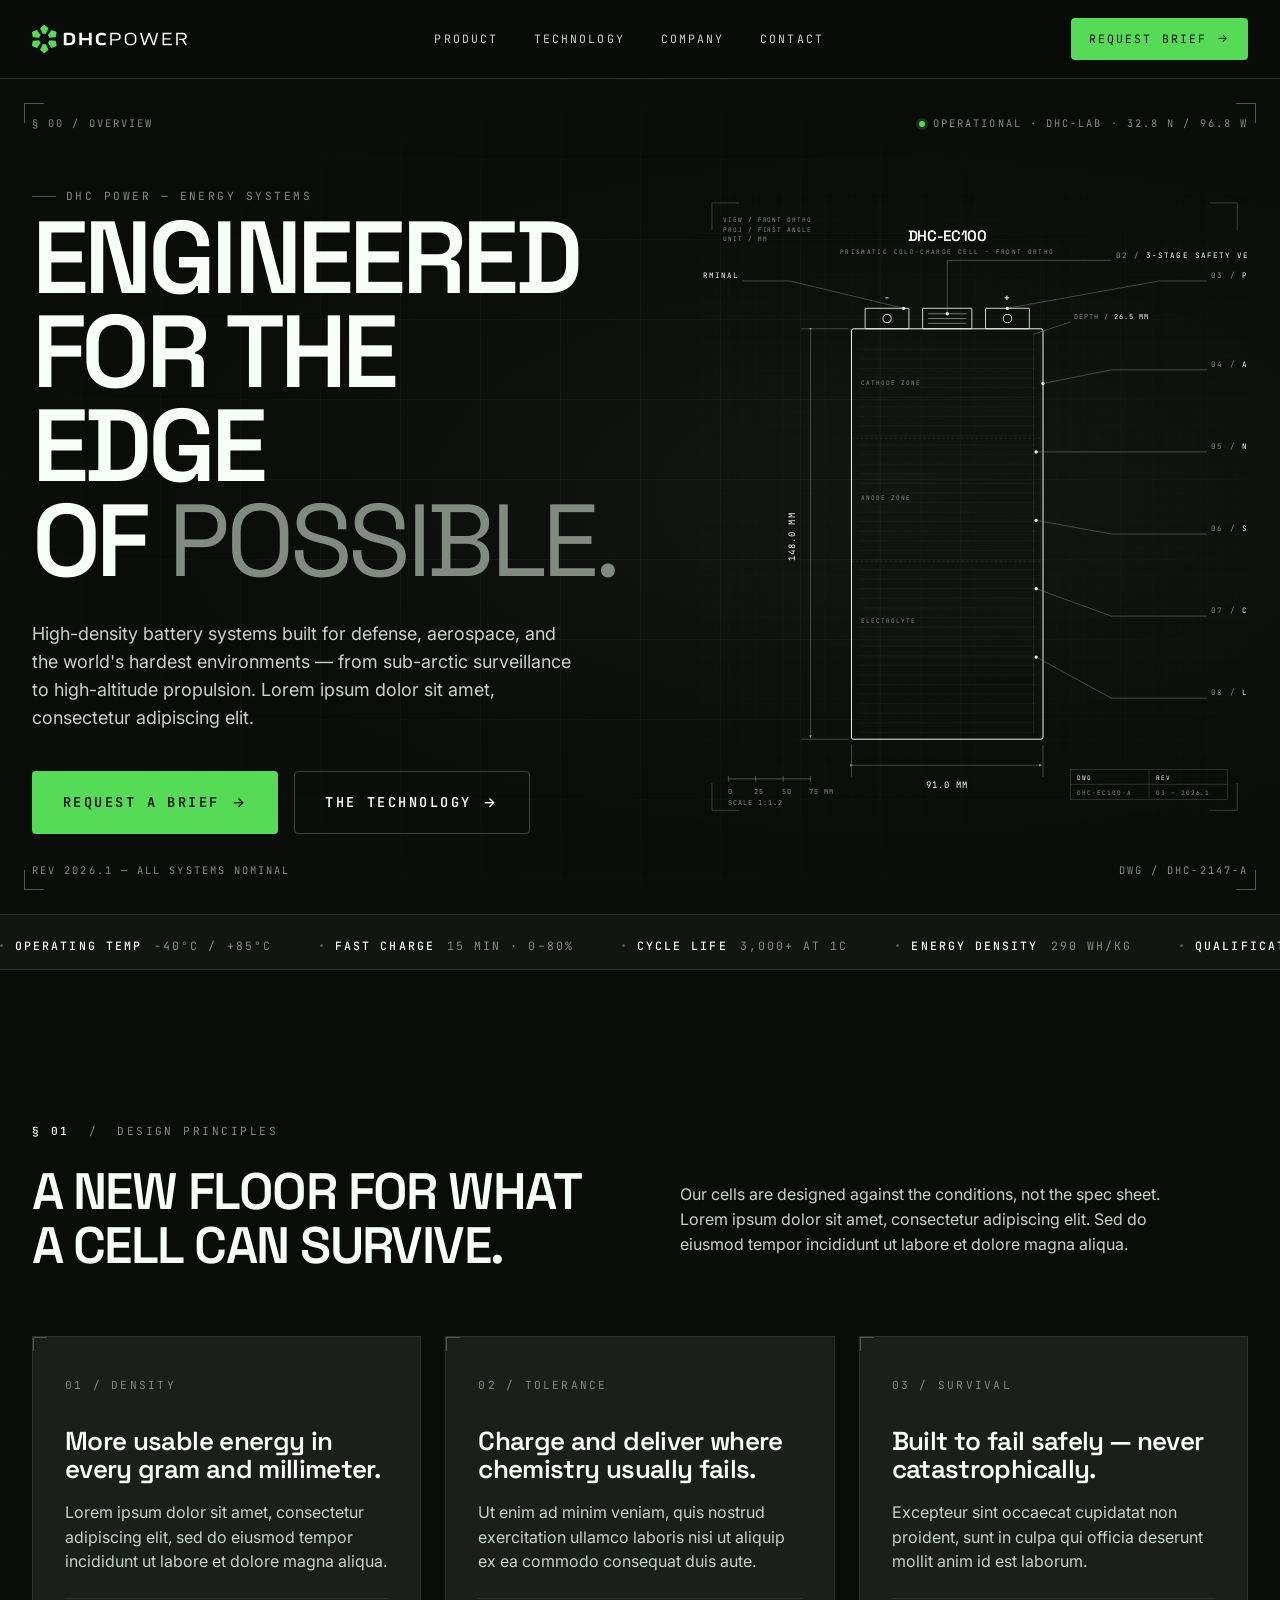
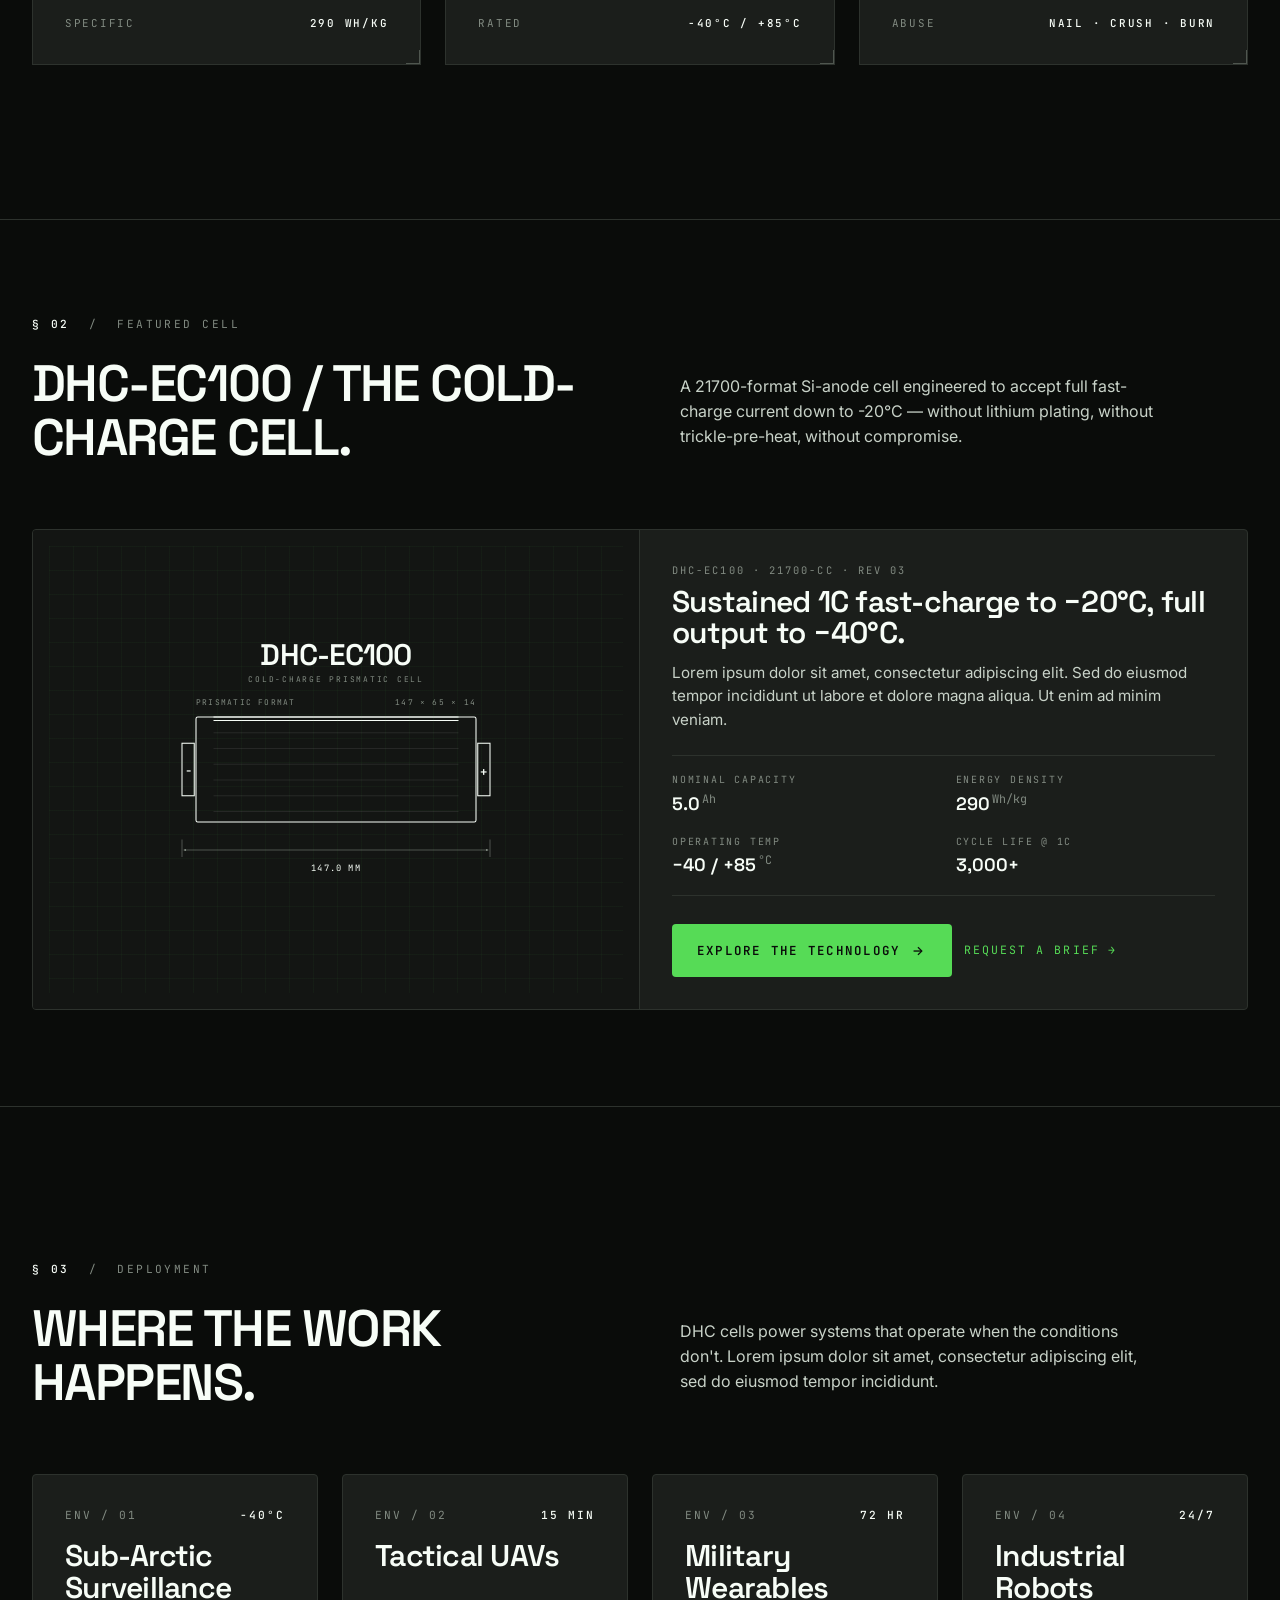
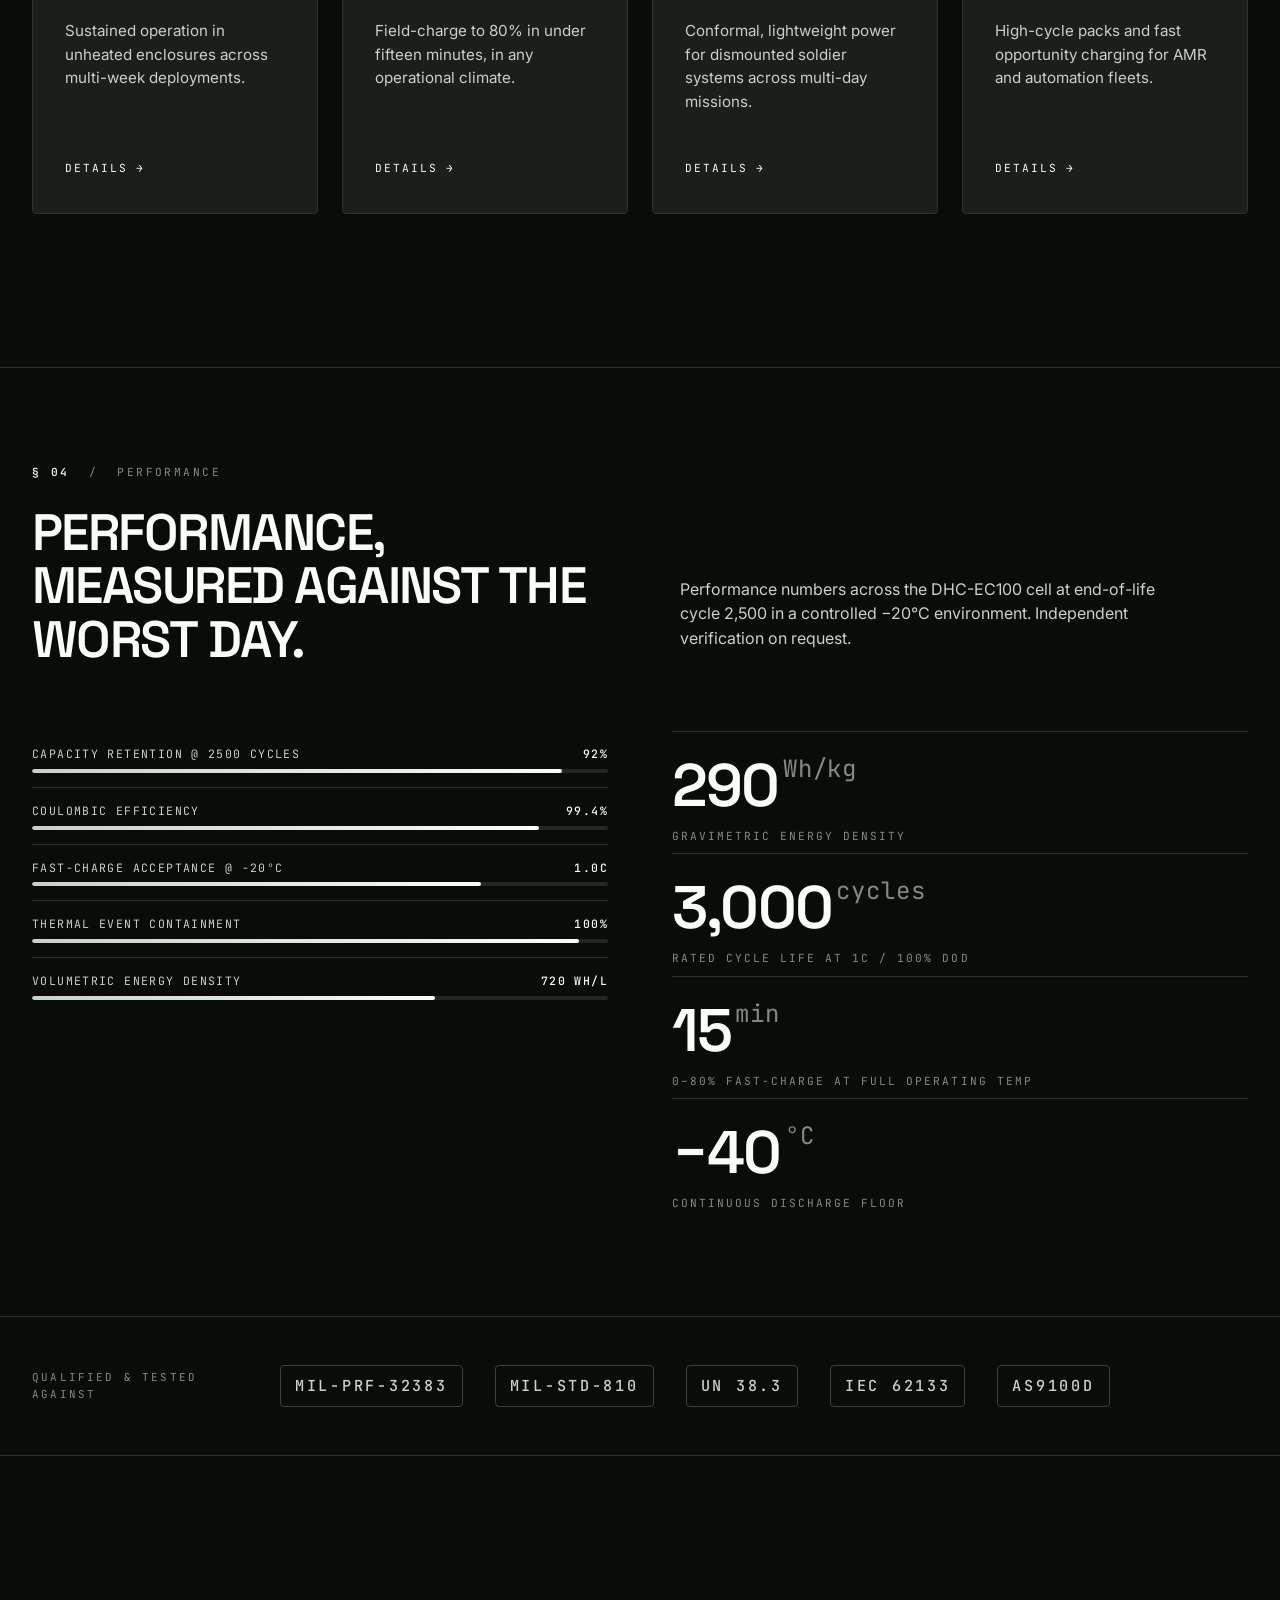
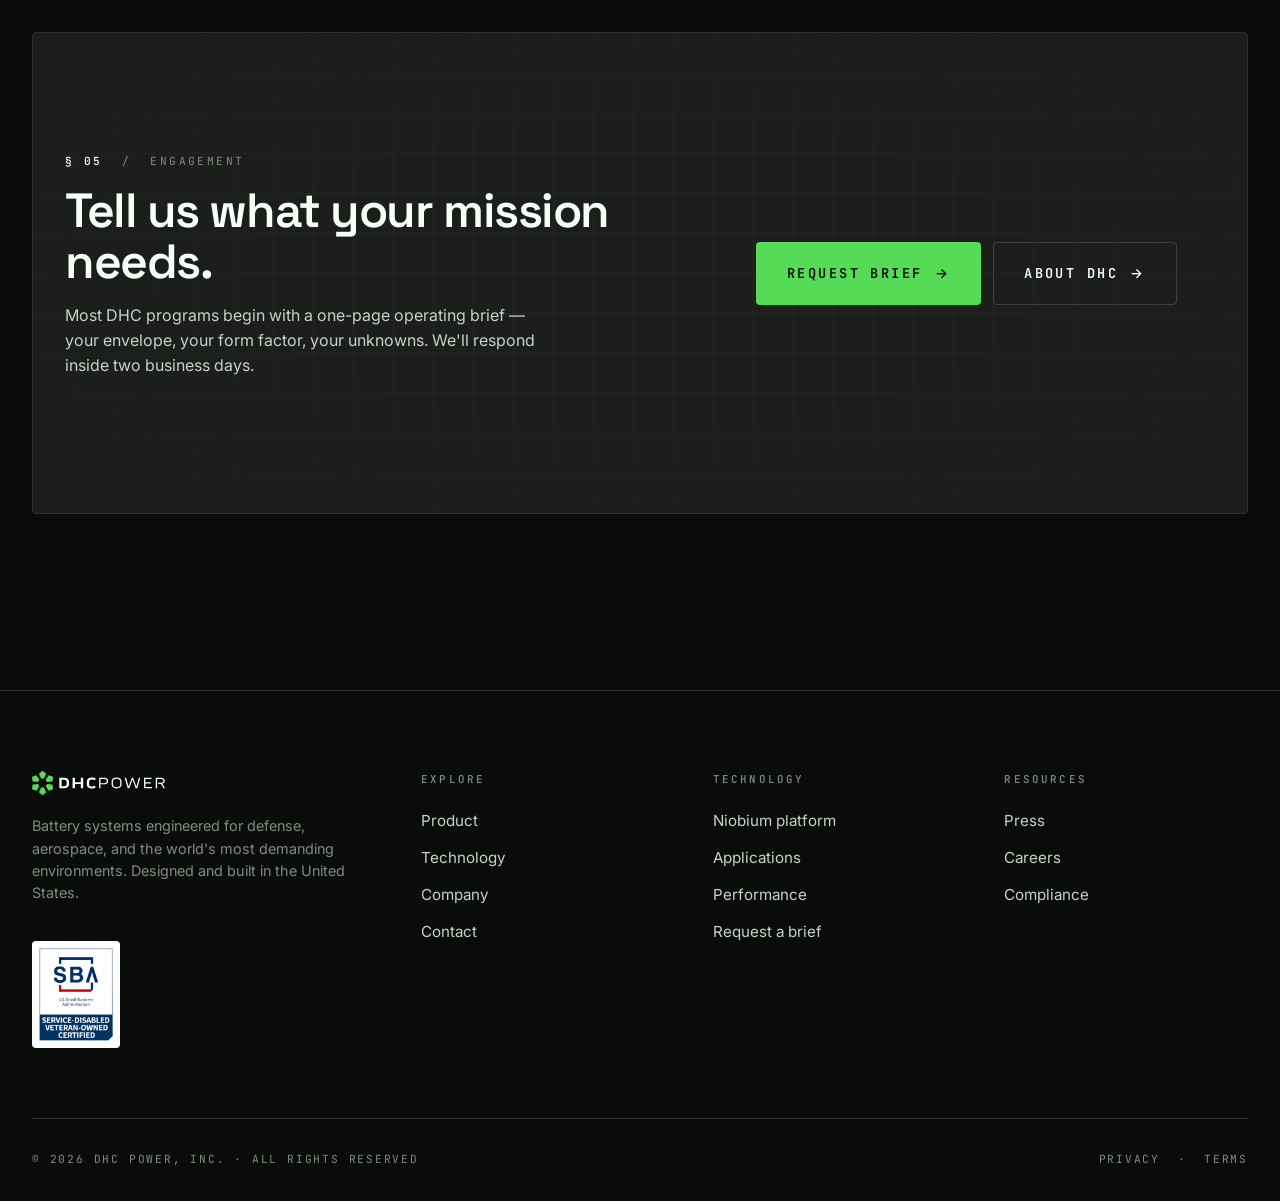
==== commit 0f6475e6: "Home hero: DHC-LAB and Dallas TX coordinates in operational label" ====
--- a/index.html
+++ b/index.html
@@ -52,7 +52,7 @@
   <div class="hero__corners"><span></span></div>
 
   <span class="hero__operator-label hero__operator-label--tl">§ 00 / OVERVIEW</span>
-  <span class="hero__operator-label hero__operator-label--tr"><span class="status-dot"></span>OPERATIONAL · DHC-FAB · 38.9 N / 77.0 W</span>
+  <span class="hero__operator-label hero__operator-label--tr"><span class="status-dot"></span>OPERATIONAL · DHC-LAB · 32.8 N / 96.8 W</span>
   <span class="hero__operator-label hero__operator-label--bl">REV 2026.1 — ALL SYSTEMS NOMINAL</span>
   <span class="hero__operator-label hero__operator-label--br">DWG / DHC-2147-A</span>
 
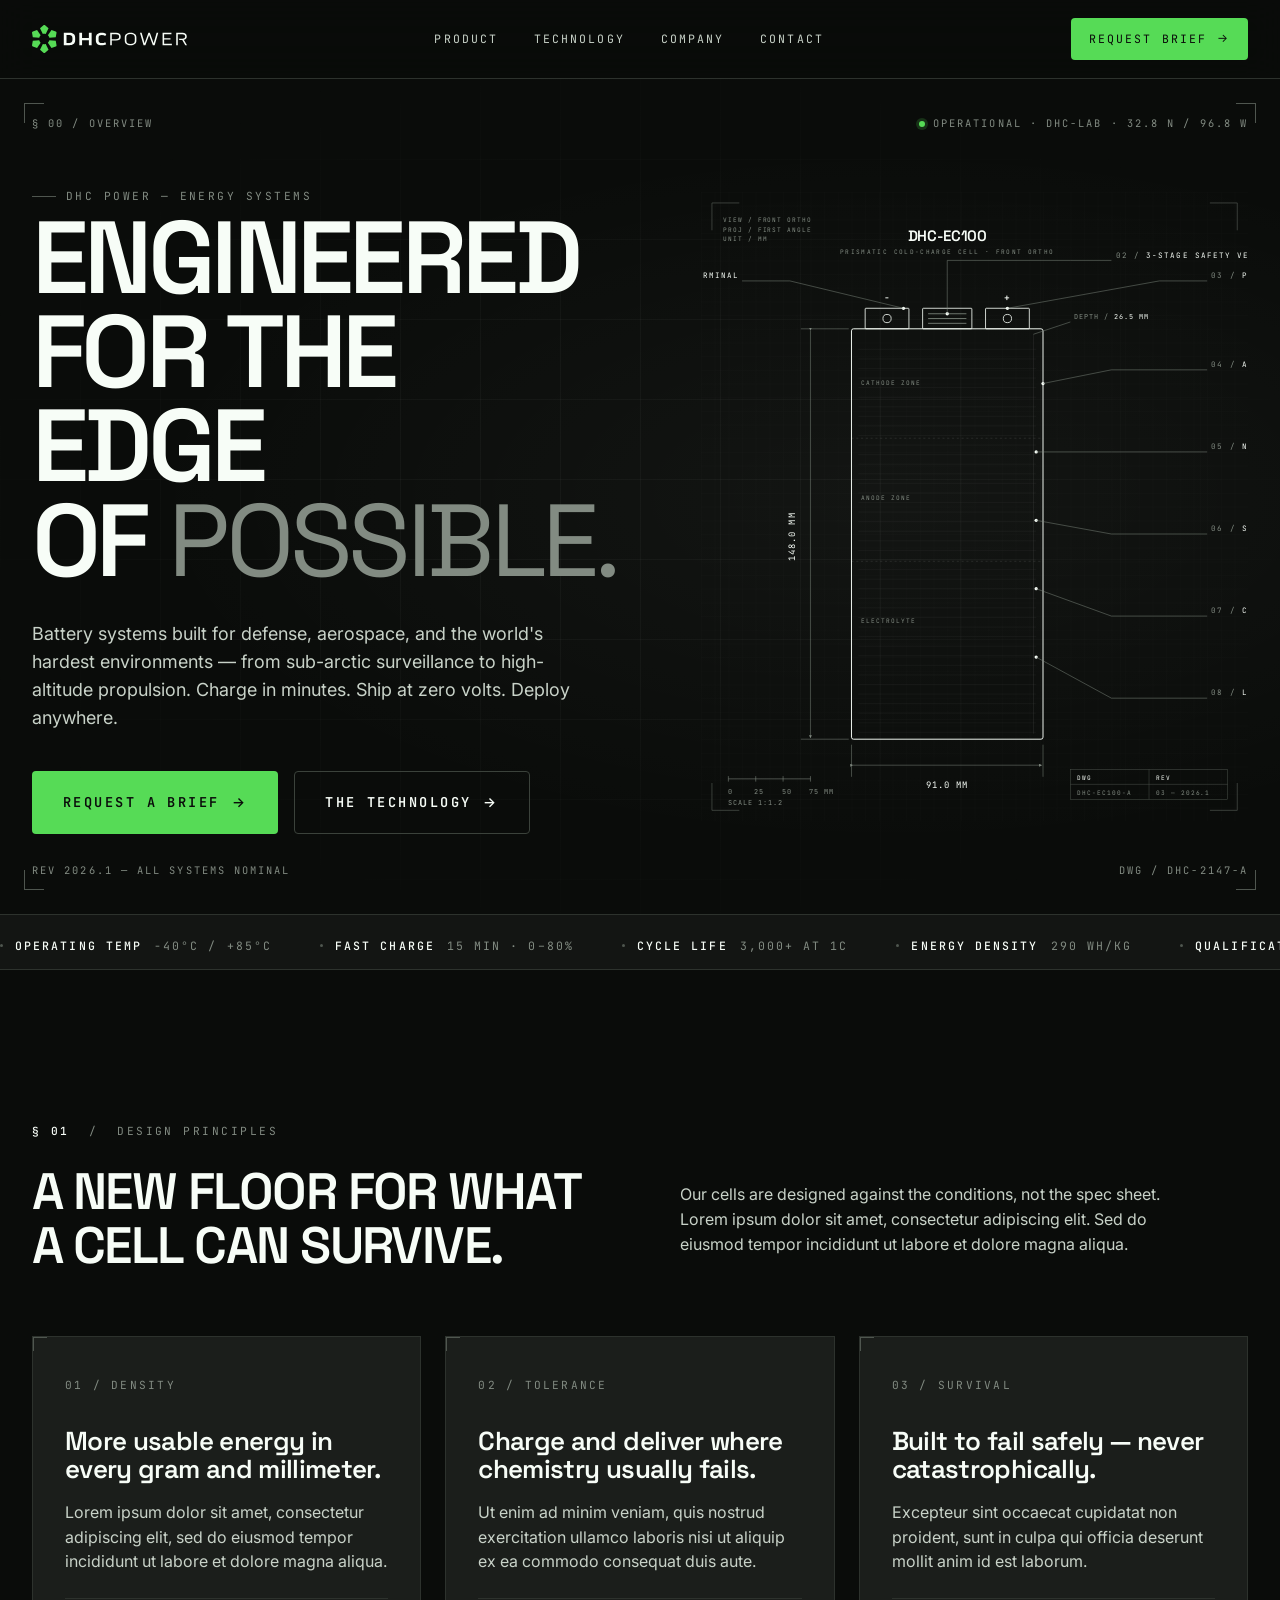
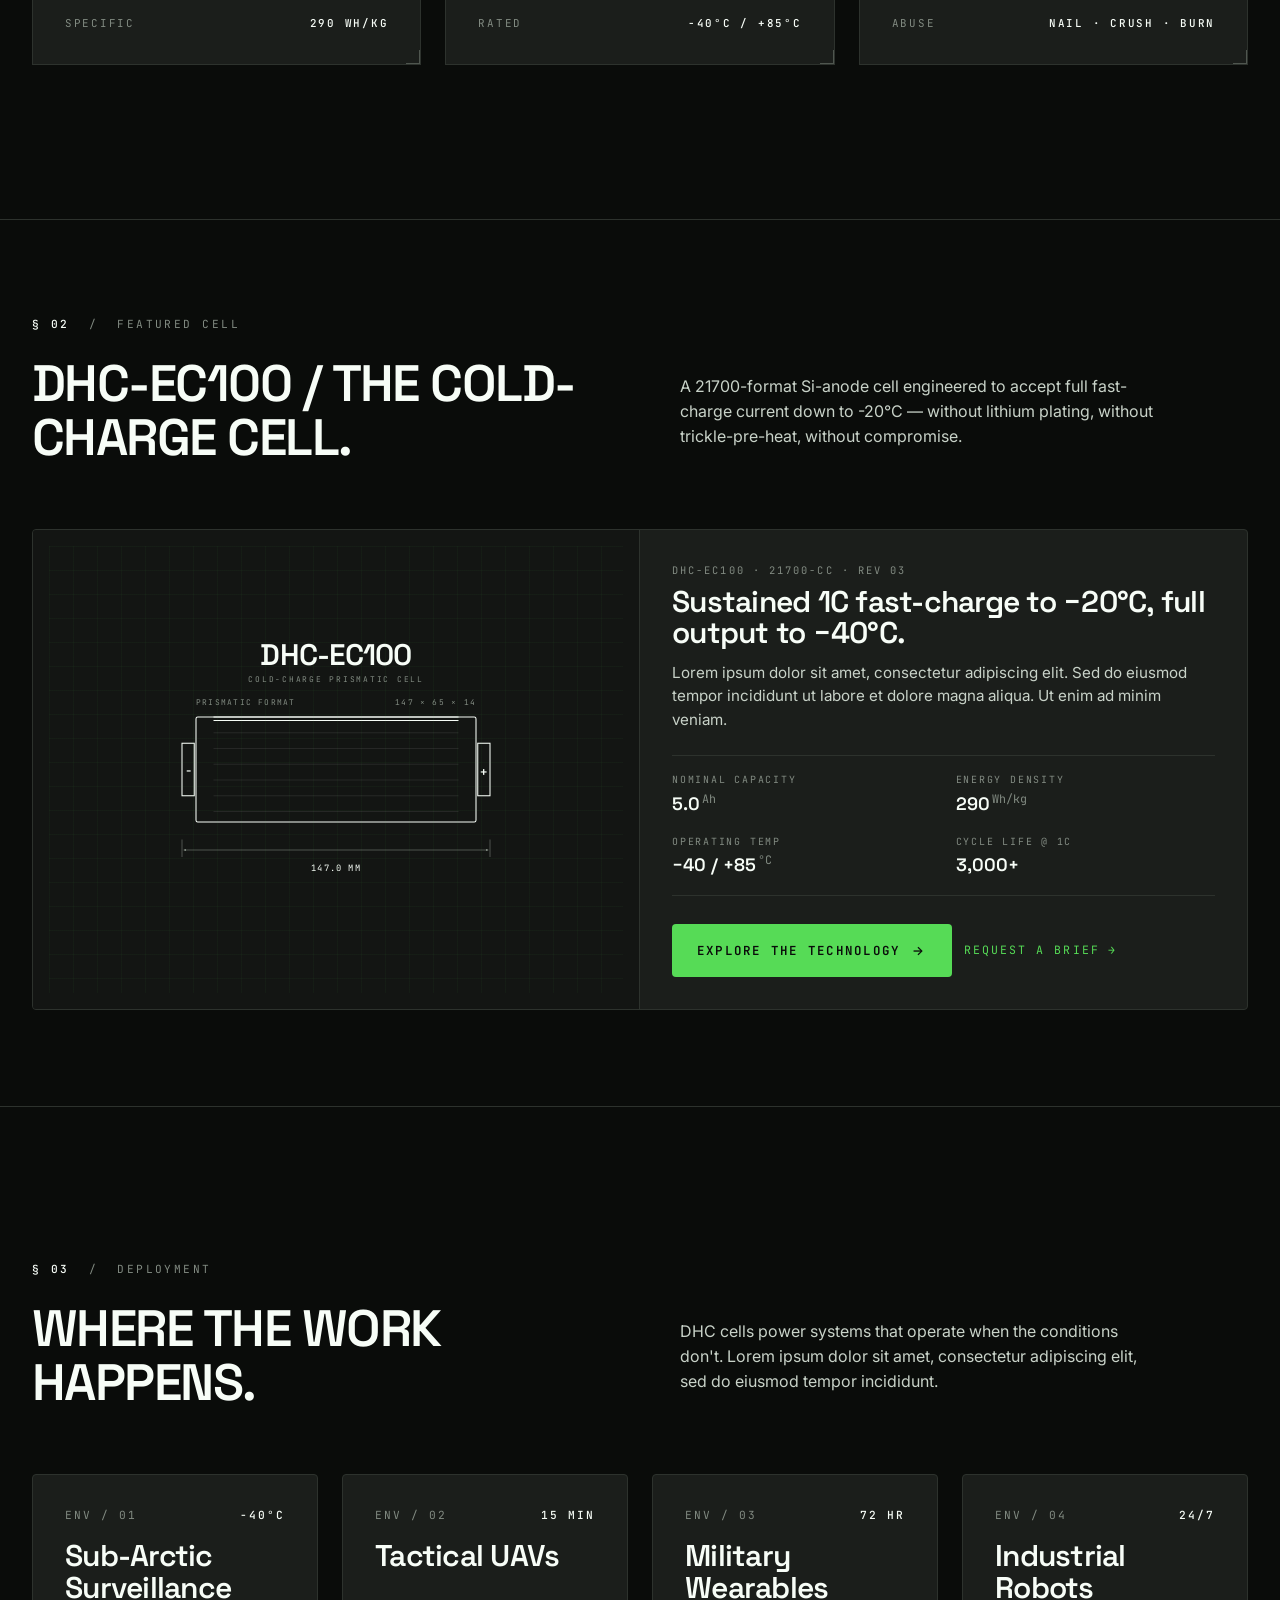
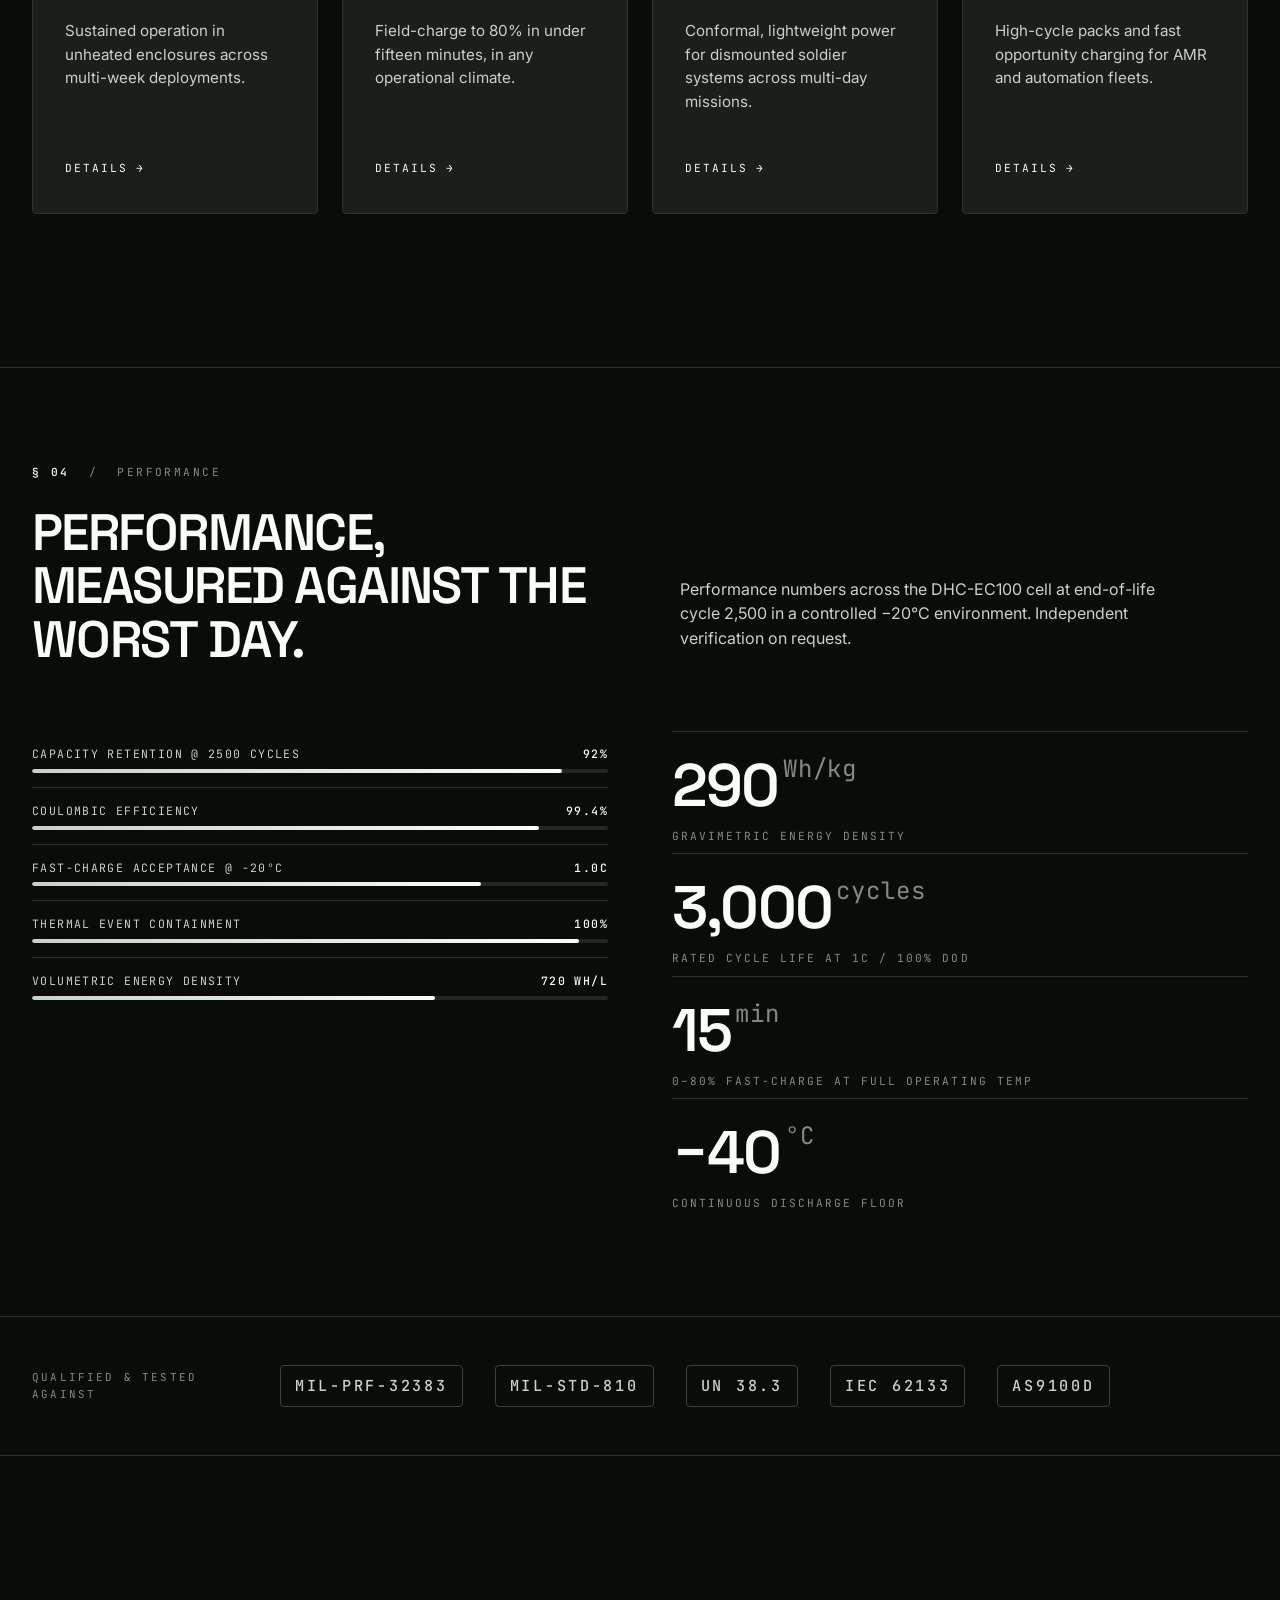
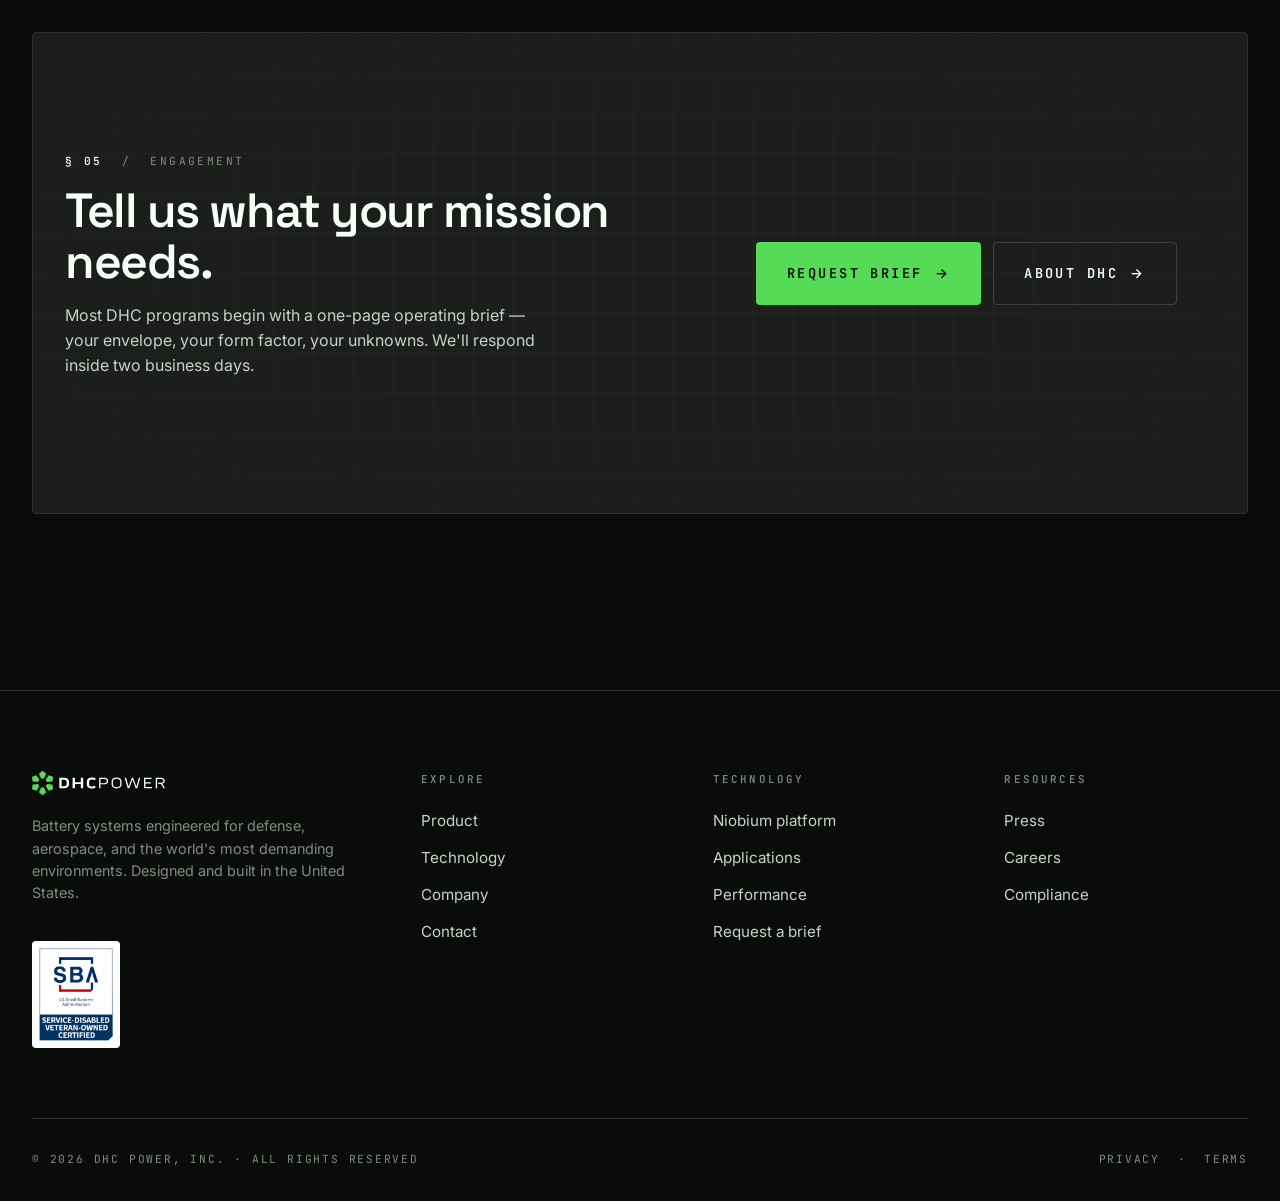
==== commit ea2179bb: "Home hero: drop 'High-density', replace lorem with fast-charge / zero-volt / deploy-anywhere lede" ====
--- a/index.html
+++ b/index.html
@@ -61,7 +61,7 @@
       <div>
         <div class="eyebrow">DHC Power — Energy Systems</div>
         <h1 class="hero__title">Engineered<br>for the edge<br>of <em>possible.</em></h1>
-        <p class="hero__lede">High-density battery systems built for defense, aerospace, and the world's hardest environments — from sub-arctic surveillance to high-altitude propulsion. Lorem ipsum dolor sit amet, consectetur adipiscing elit.</p>
+        <p class="hero__lede">Battery systems built for defense, aerospace, and the world's hardest environments — from sub-arctic surveillance to high-altitude propulsion. Charge in minutes. Ship at zero volts. Deploy anywhere.</p>
         <div class="hero__cta-row">
           <a href="contact.html" class="btn btn--lg">Request a brief</a>
           <a href="technology.html" class="btn btn--ghost btn--lg">The technology</a>
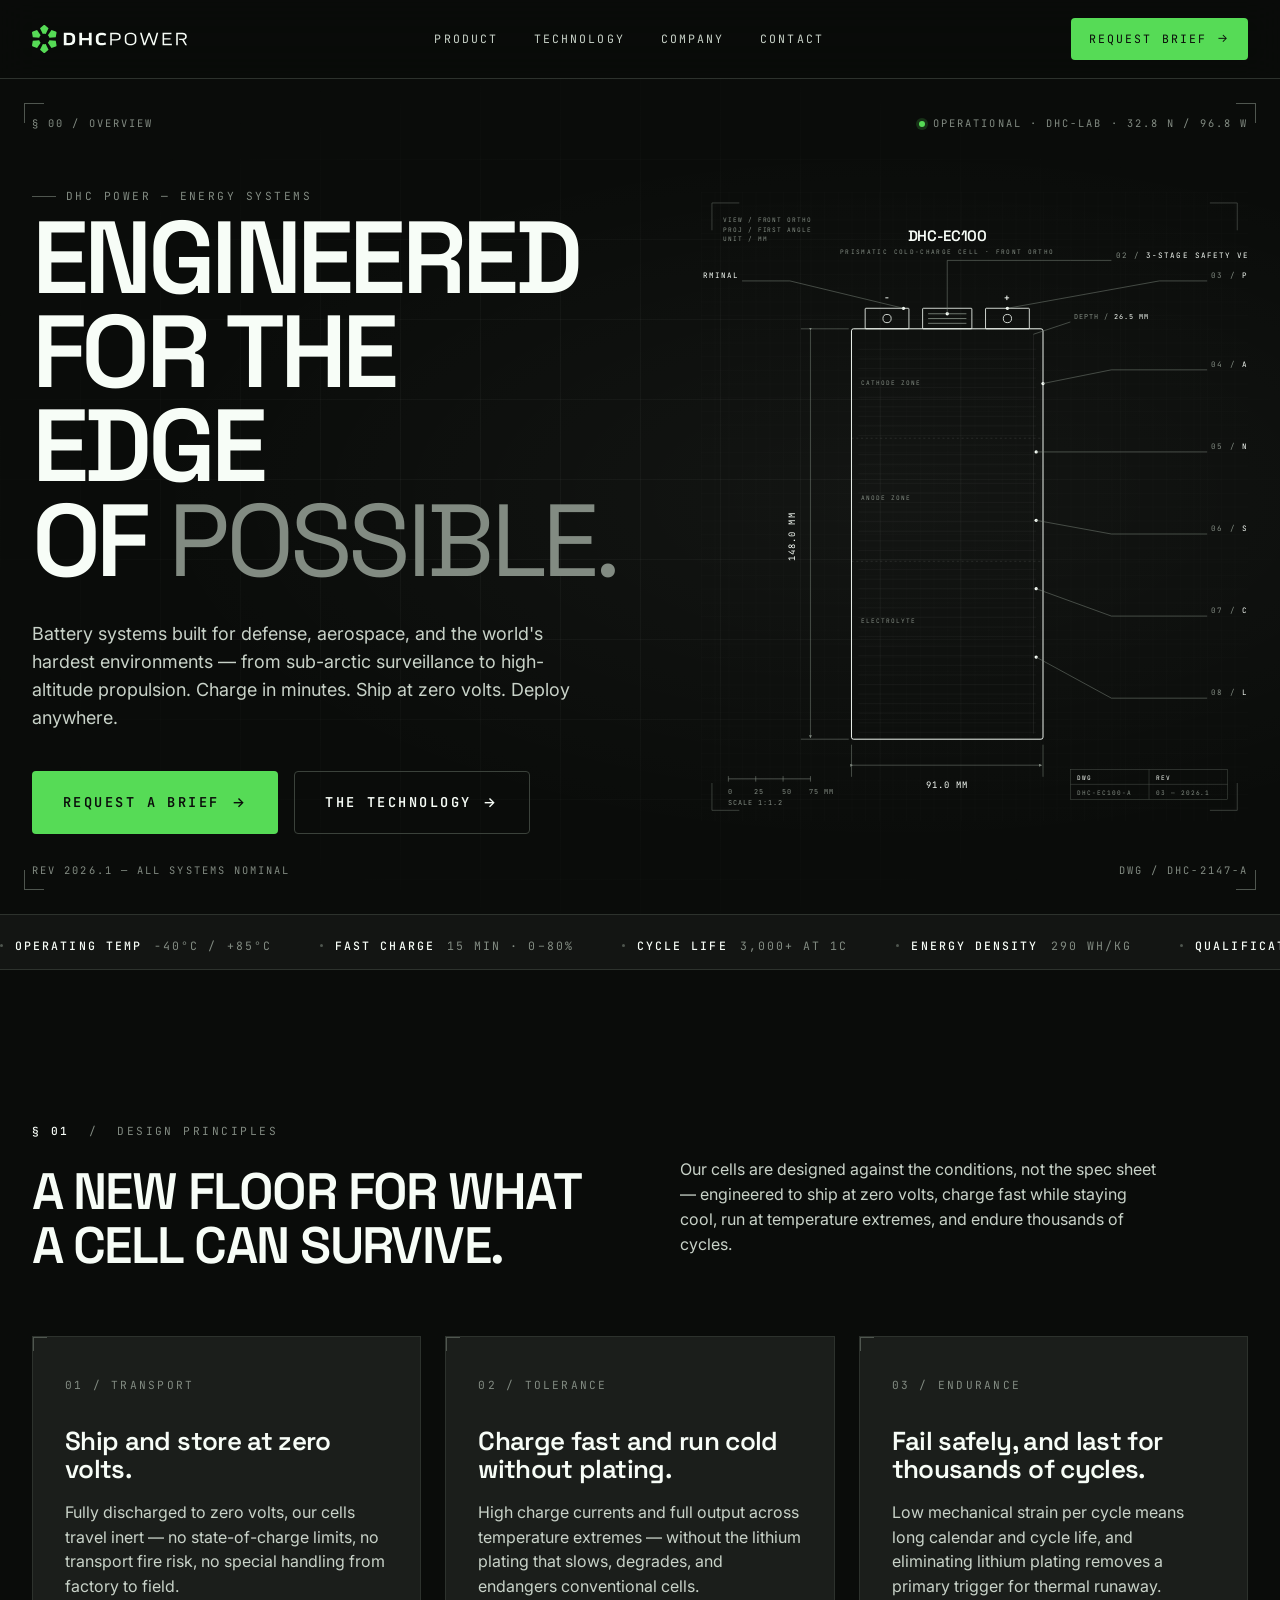
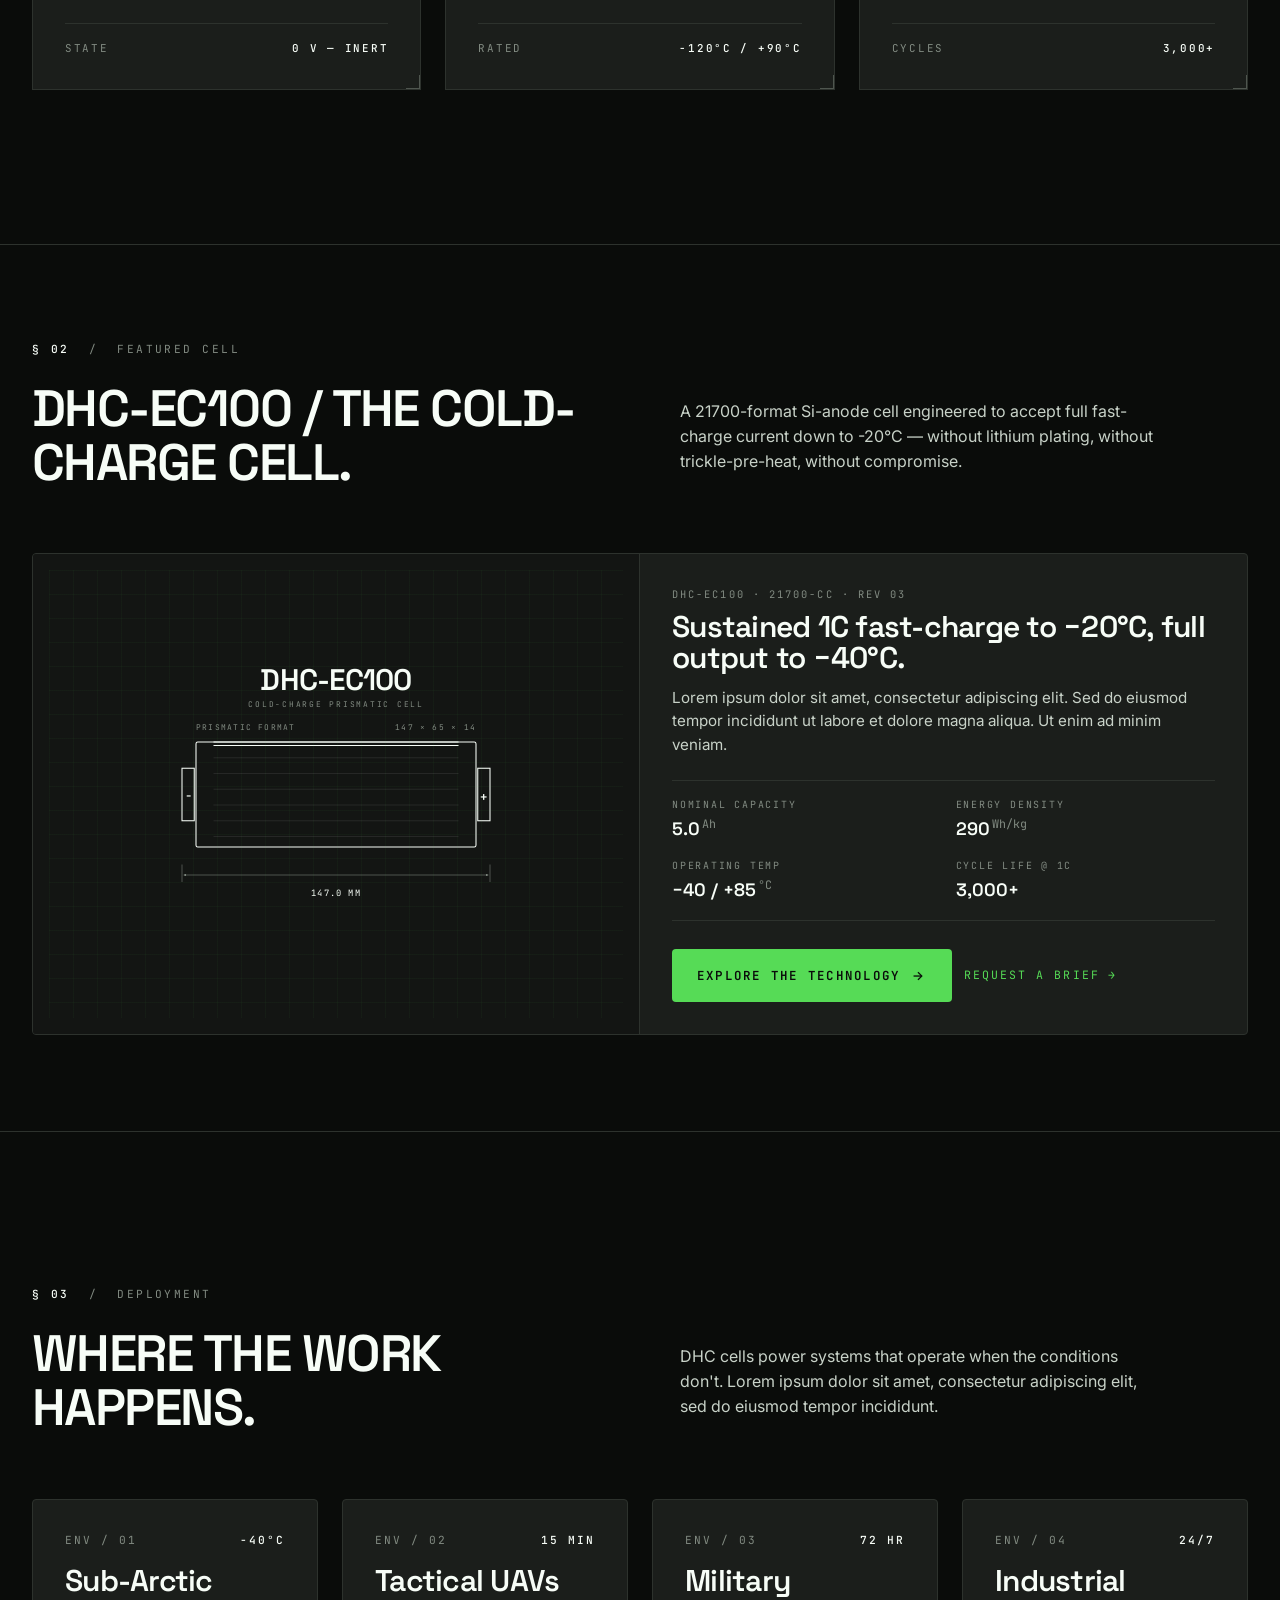
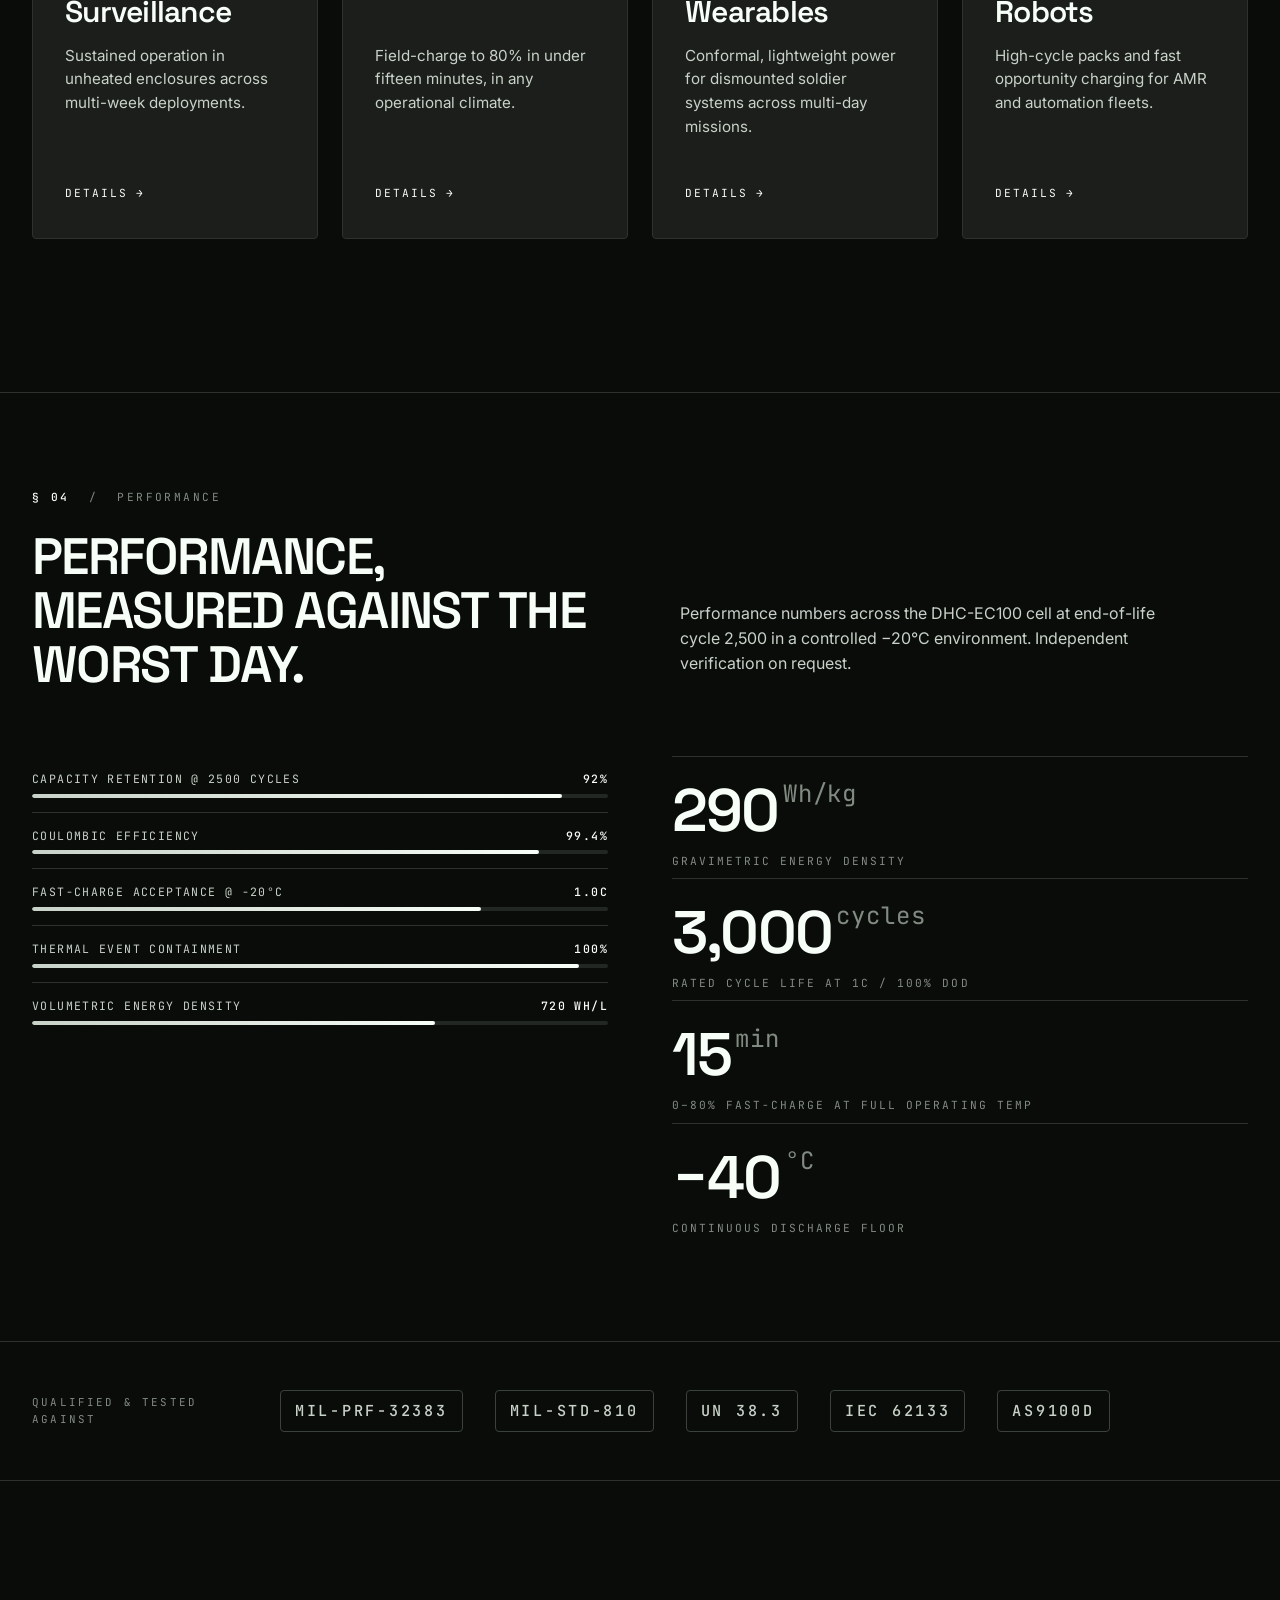
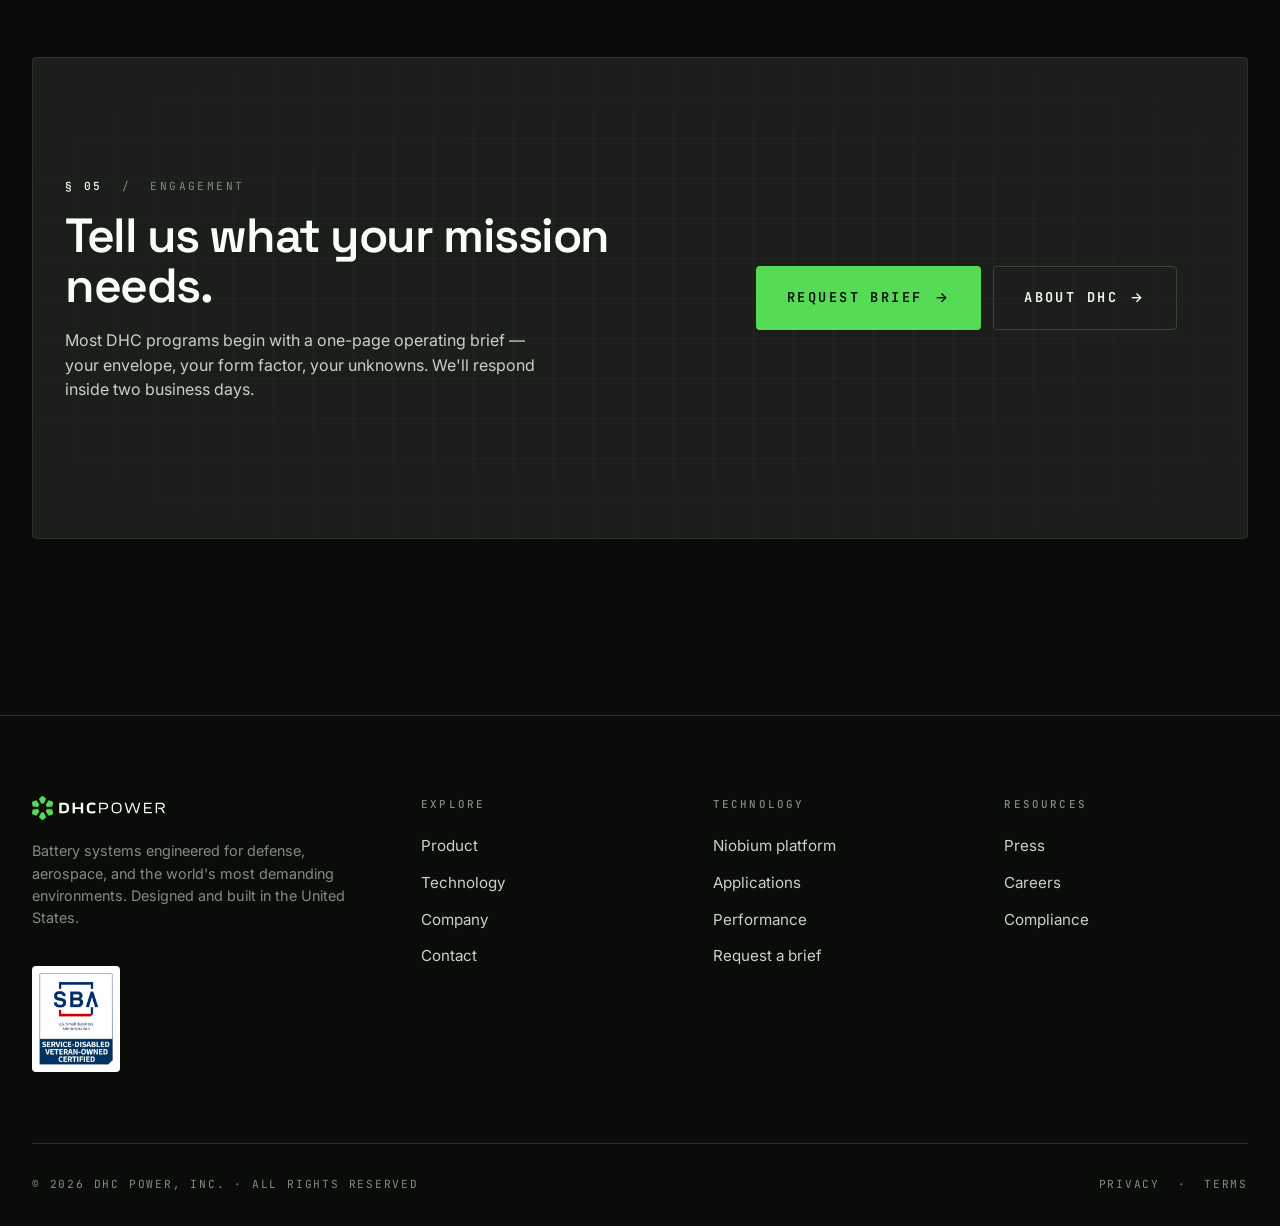
==== commit 0d1928da: "Home design principles: replace lorem; reframe card 01 density->zero-volt transport, update toleranc" ====
--- a/index.html
+++ b/index.html
@@ -327,34 +327,34 @@
         <div class="section-num"><strong>§ 01</strong> &nbsp;/&nbsp; DESIGN PRINCIPLES</div>
         <h2 style="margin-top: 24px; text-transform: uppercase;">A new floor for what a cell can survive.</h2>
       </div>
-      <p class="sec-head__lead">Our cells are designed against the conditions, not the spec sheet. Lorem ipsum dolor sit amet, consectetur adipiscing elit. Sed do eiusmod tempor incididunt ut labore et dolore magna aliqua.</p>
+      <p class="sec-head__lead">Our cells are designed against the conditions, not the spec sheet — engineered to ship at zero volts, charge fast while staying cool, run at temperature extremes, and endure thousands of cycles.</p>
     </div>
 
     <div class="grid grid-3" data-reveal>
       <article class="cap-card">
-        <div class="cap-card__num">01 / DENSITY</div>
-        <h3 class="cap-card__title">More usable energy in every gram and millimeter.</h3>
-        <p class="cap-card__desc">Lorem ipsum dolor sit amet, consectetur adipiscing elit, sed do eiusmod tempor incididunt ut labore et dolore magna aliqua.</p>
+        <div class="cap-card__num">01 / TRANSPORT</div>
+        <h3 class="cap-card__title">Ship and store at zero volts.</h3>
+        <p class="cap-card__desc">Fully discharged to zero volts, our cells travel inert — no state-of-charge limits, no transport fire risk, no special handling from factory to field.</p>
         <div class="cap-card__meta">
-          <span>SPECIFIC</span><strong>290 WH/KG</strong>
+          <span>STATE</span><strong>0 V — INERT</strong>
         </div>
       </article>
 
       <article class="cap-card">
         <div class="cap-card__num">02 / TOLERANCE</div>
-        <h3 class="cap-card__title">Charge and deliver where chemistry usually fails.</h3>
-        <p class="cap-card__desc">Ut enim ad minim veniam, quis nostrud exercitation ullamco laboris nisi ut aliquip ex ea commodo consequat duis aute.</p>
+        <h3 class="cap-card__title">Charge fast and run cold without plating.</h3>
+        <p class="cap-card__desc">High charge currents and full output across temperature extremes — without the lithium plating that slows, degrades, and endangers conventional cells.</p>
         <div class="cap-card__meta">
-          <span>RATED</span><strong>-40°C / +85°C</strong>
+          <span>RATED</span><strong>−120°C / +90°C</strong>
         </div>
       </article>
 
       <article class="cap-card">
-        <div class="cap-card__num">03 / SURVIVAL</div>
-        <h3 class="cap-card__title">Built to fail safely — never catastrophically.</h3>
-        <p class="cap-card__desc">Excepteur sint occaecat cupidatat non proident, sunt in culpa qui officia deserunt mollit anim id est laborum.</p>
+        <div class="cap-card__num">03 / ENDURANCE</div>
+        <h3 class="cap-card__title">Fail safely, and last for thousands of cycles.</h3>
+        <p class="cap-card__desc">Low mechanical strain per cycle means long calendar and cycle life, and eliminating lithium plating removes a primary trigger for thermal runaway.</p>
         <div class="cap-card__meta">
-          <span>ABUSE</span><strong>NAIL · CRUSH · BURN</strong>
+          <span>CYCLES</span><strong>3,000+</strong>
         </div>
       </article>
     </div>
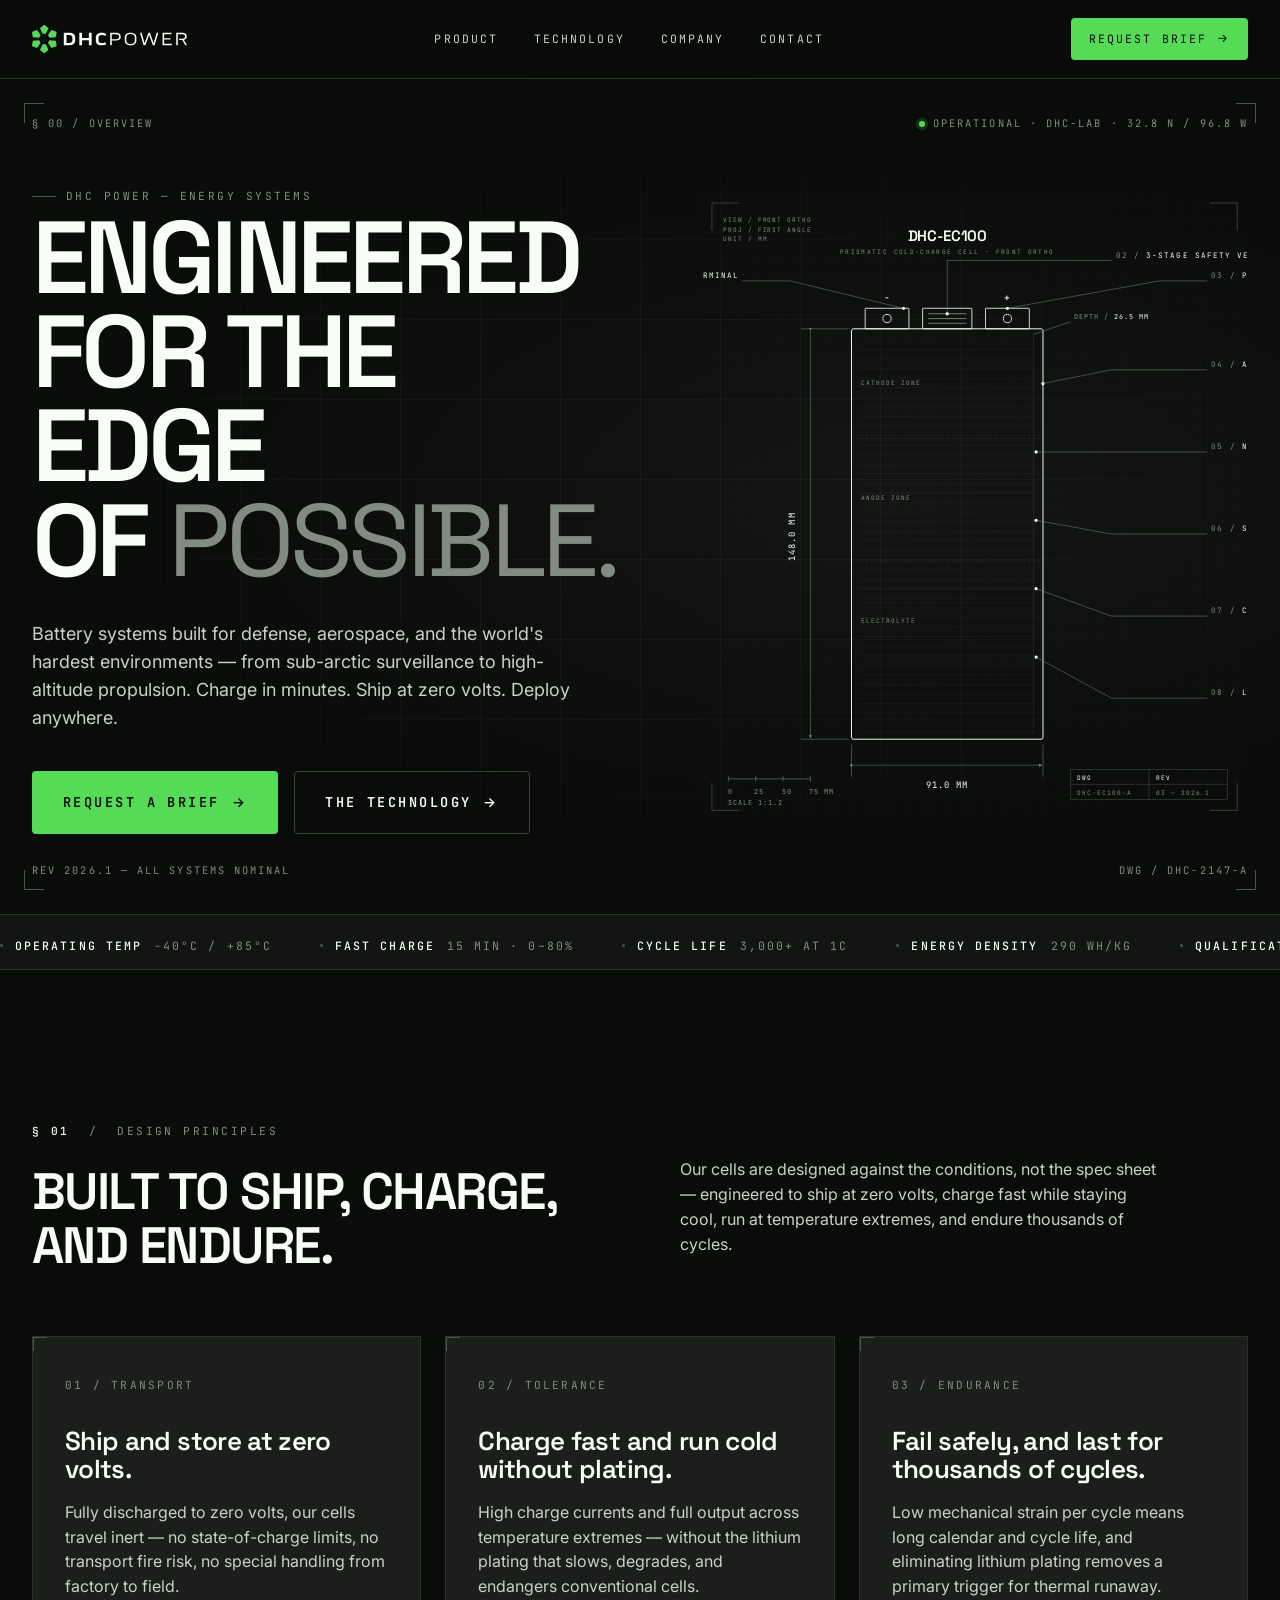
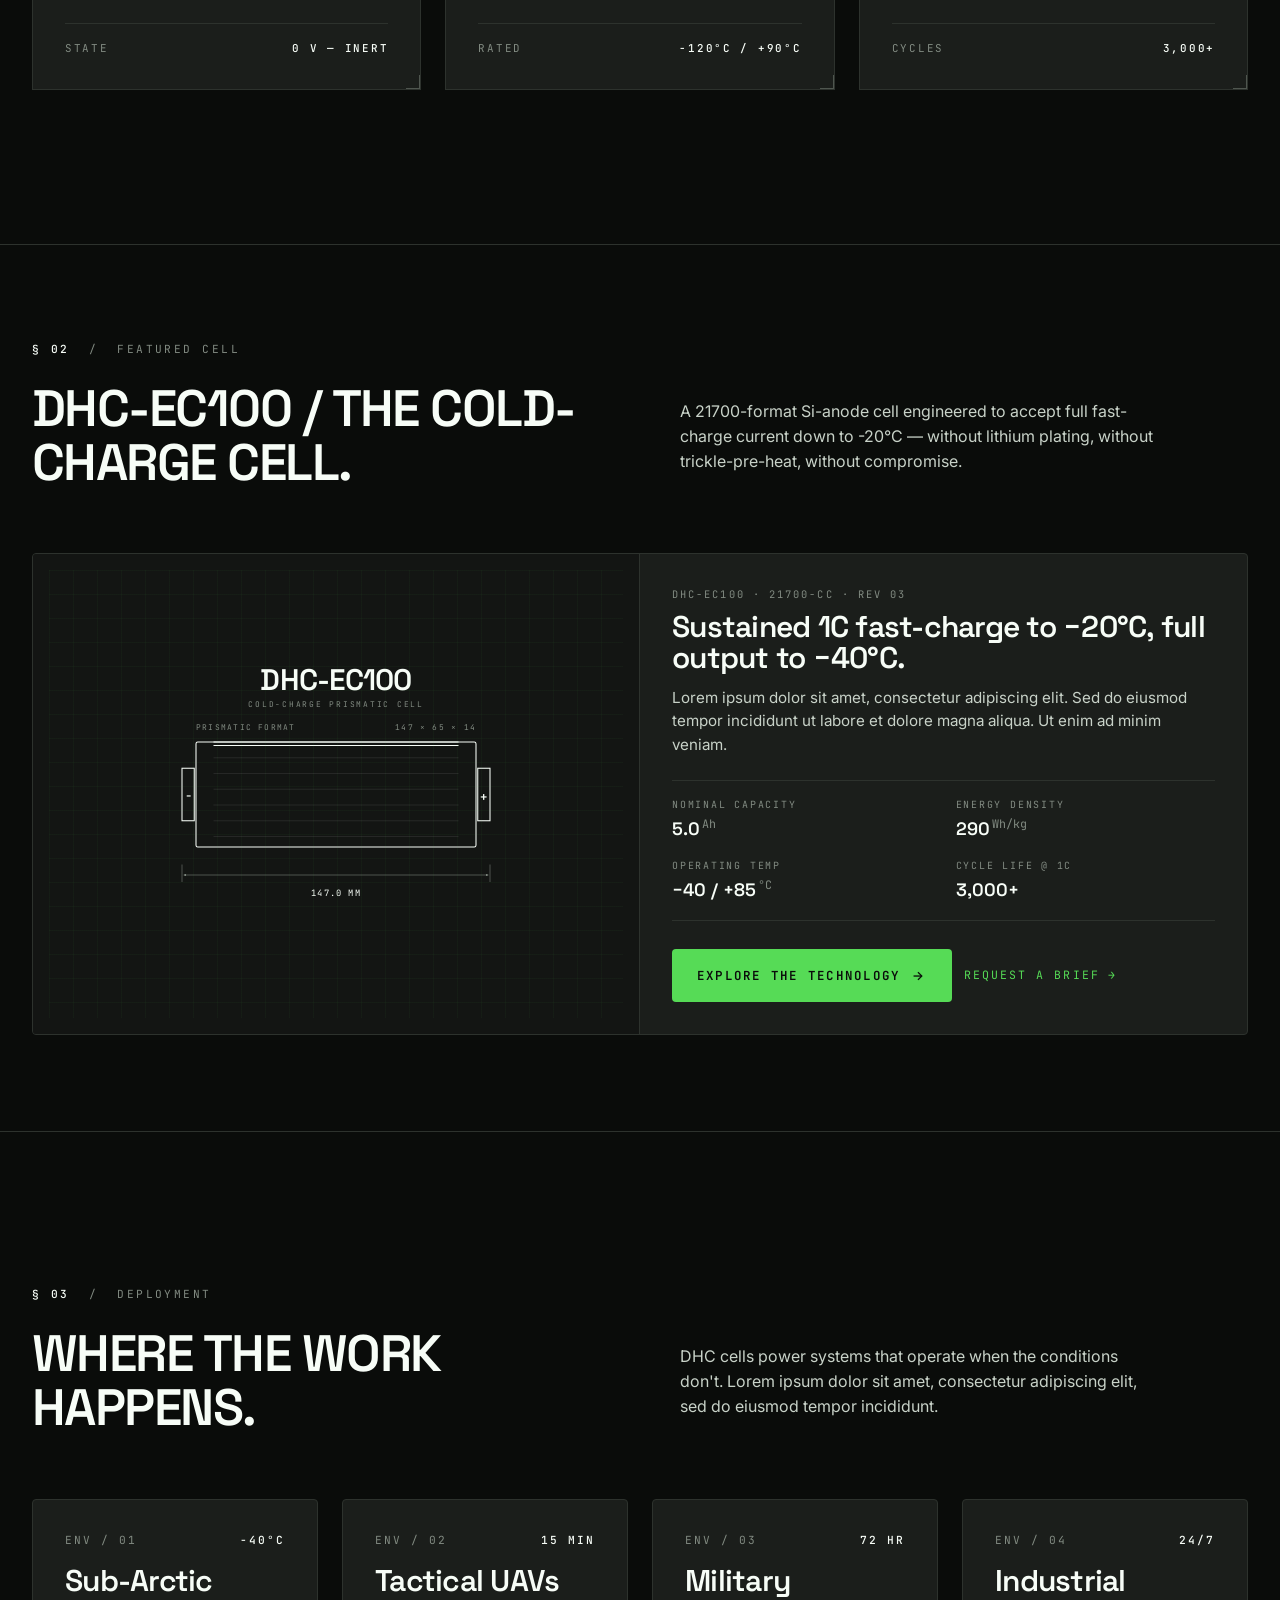
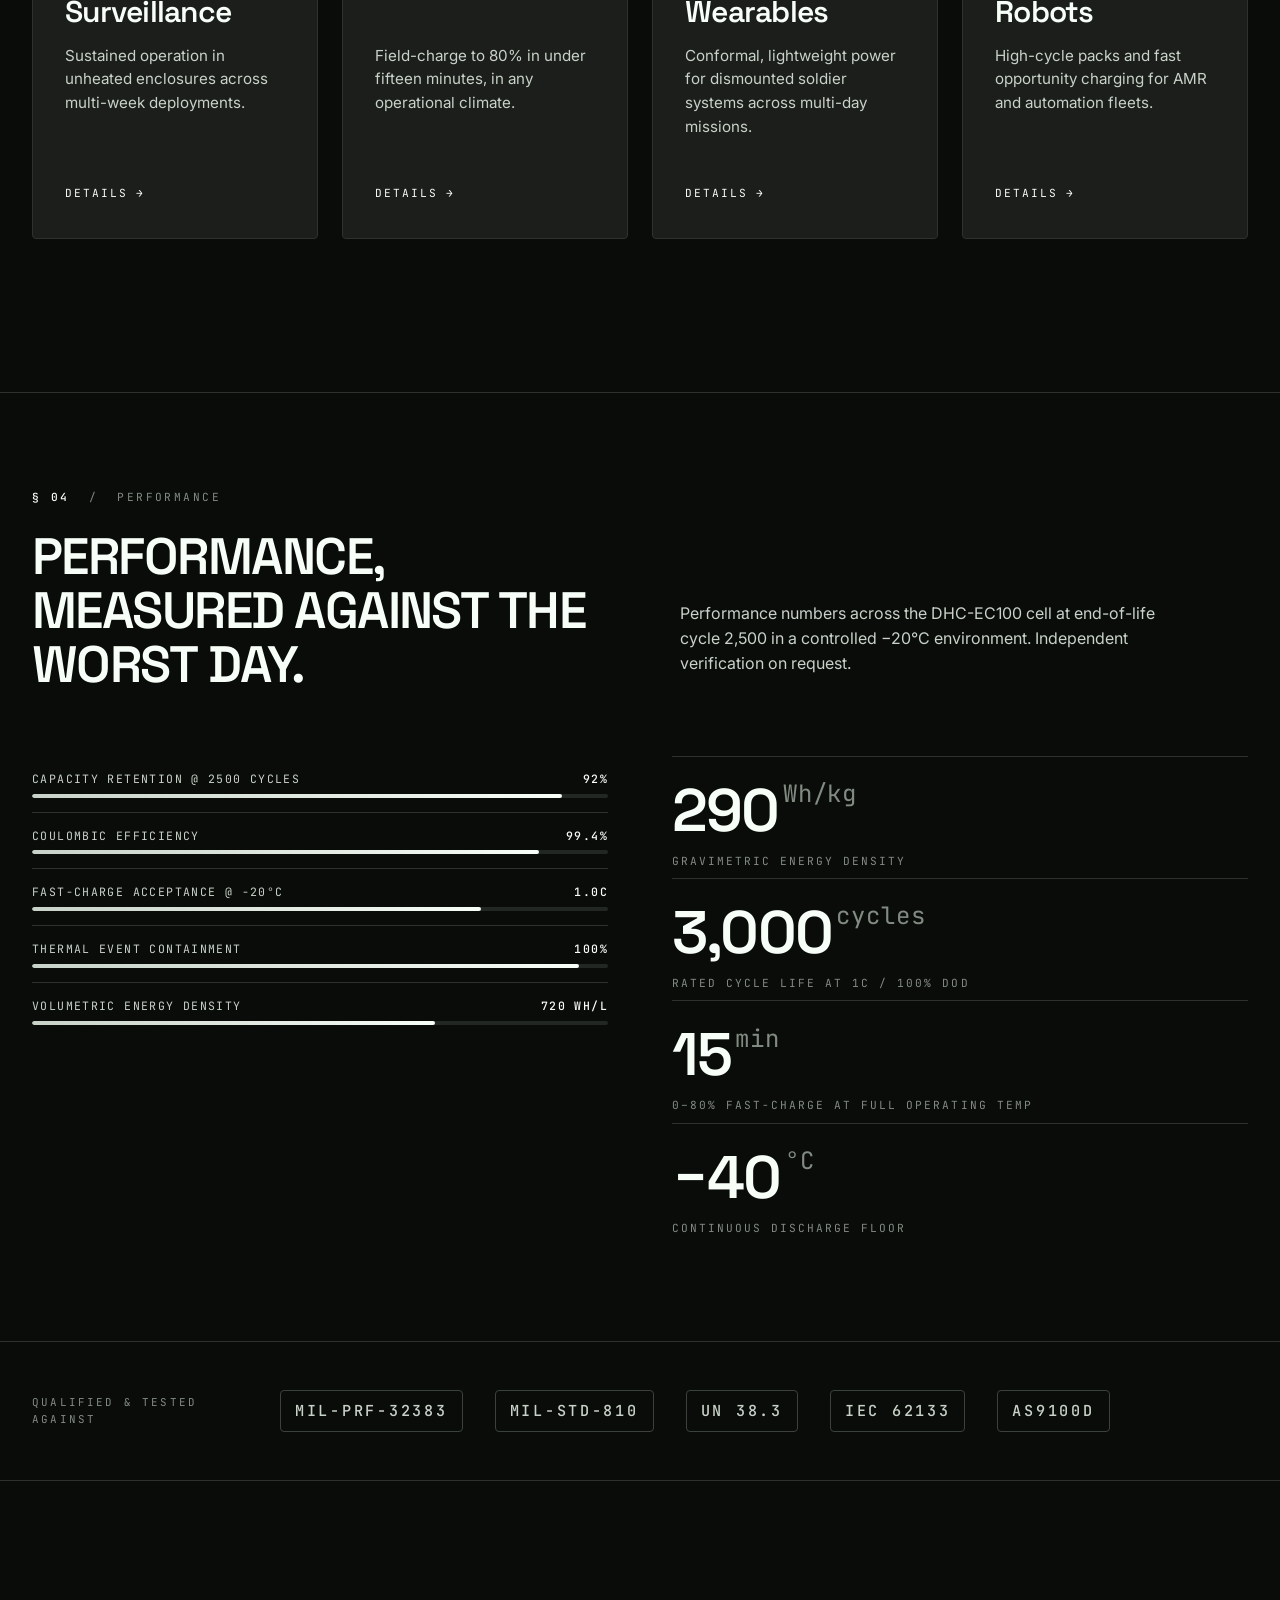
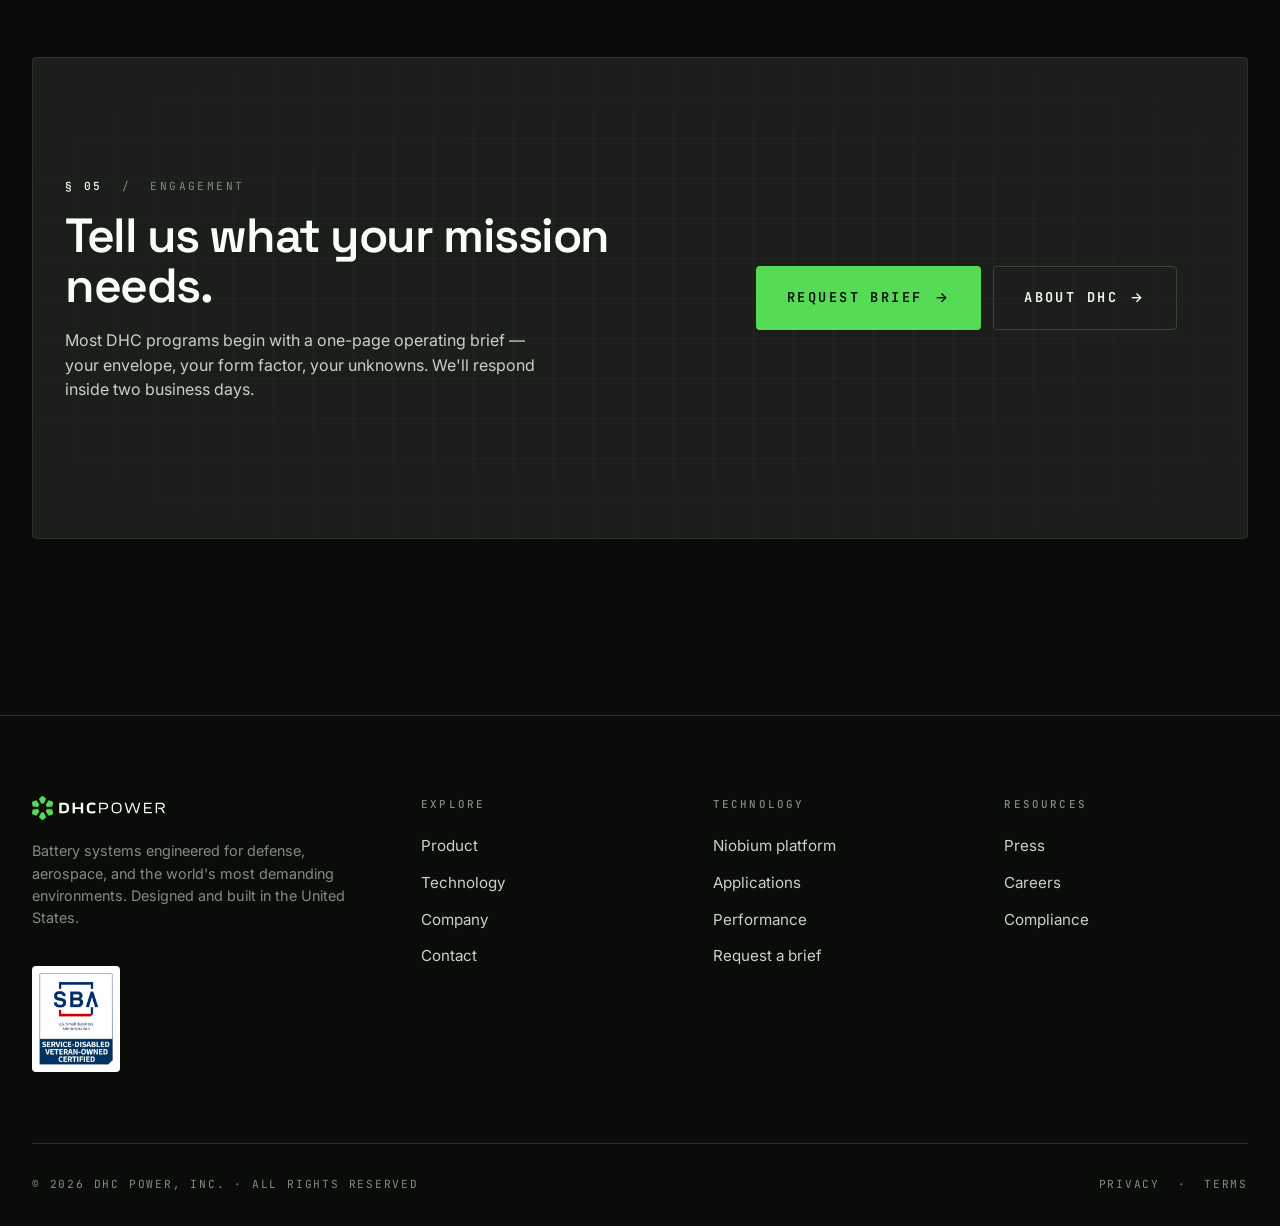
==== commit c38ab181: "Home: update design-principles headline to 'Built to ship, charge, and endure'" ====
--- a/index.html
+++ b/index.html
@@ -325,7 +325,7 @@
     <div class="sec-head">
       <div>
         <div class="section-num"><strong>§ 01</strong> &nbsp;/&nbsp; DESIGN PRINCIPLES</div>
-        <h2 style="margin-top: 24px; text-transform: uppercase;">A new floor for what a cell can survive.</h2>
+        <h2 style="margin-top: 24px; text-transform: uppercase;">Built to ship, charge, and endure.</h2>
       </div>
       <p class="sec-head__lead">Our cells are designed against the conditions, not the spec sheet — engineered to ship at zero volts, charge fast while staying cool, run at temperature extremes, and endure thousands of cycles.</p>
     </div>
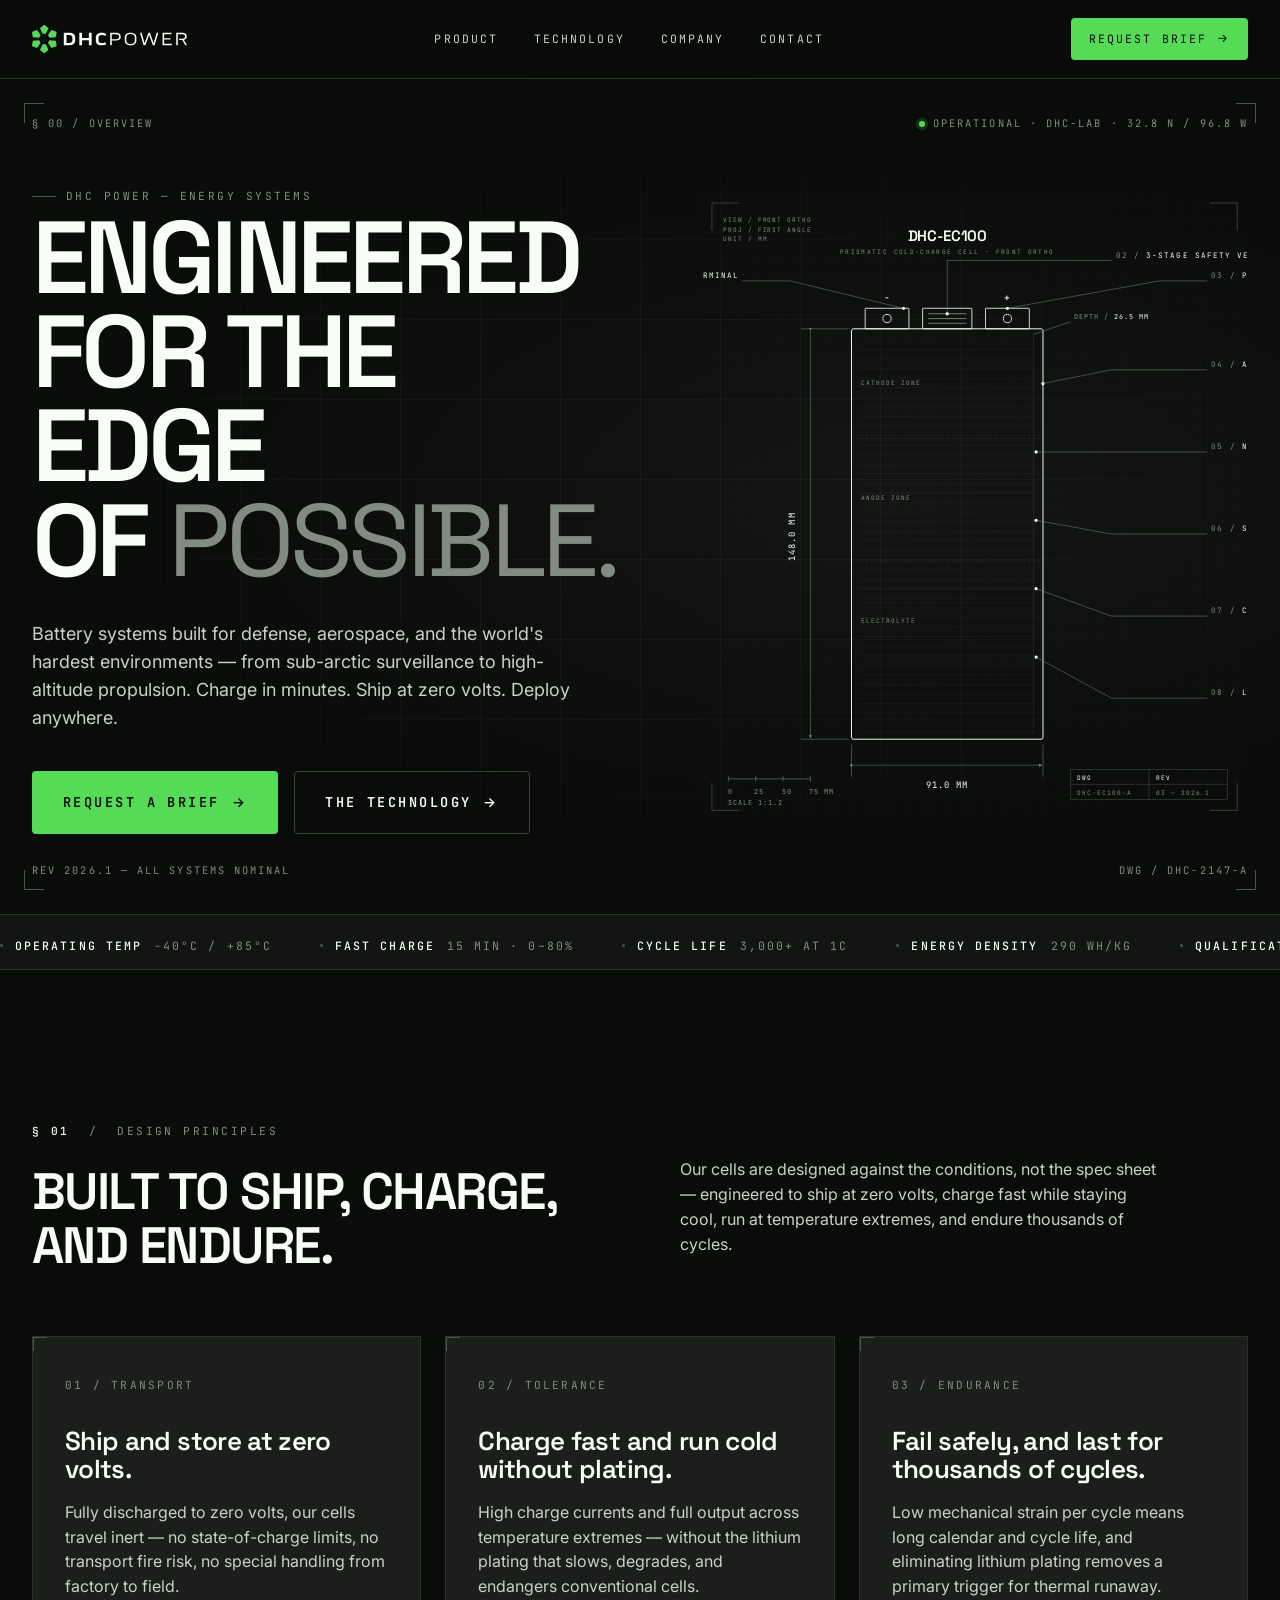
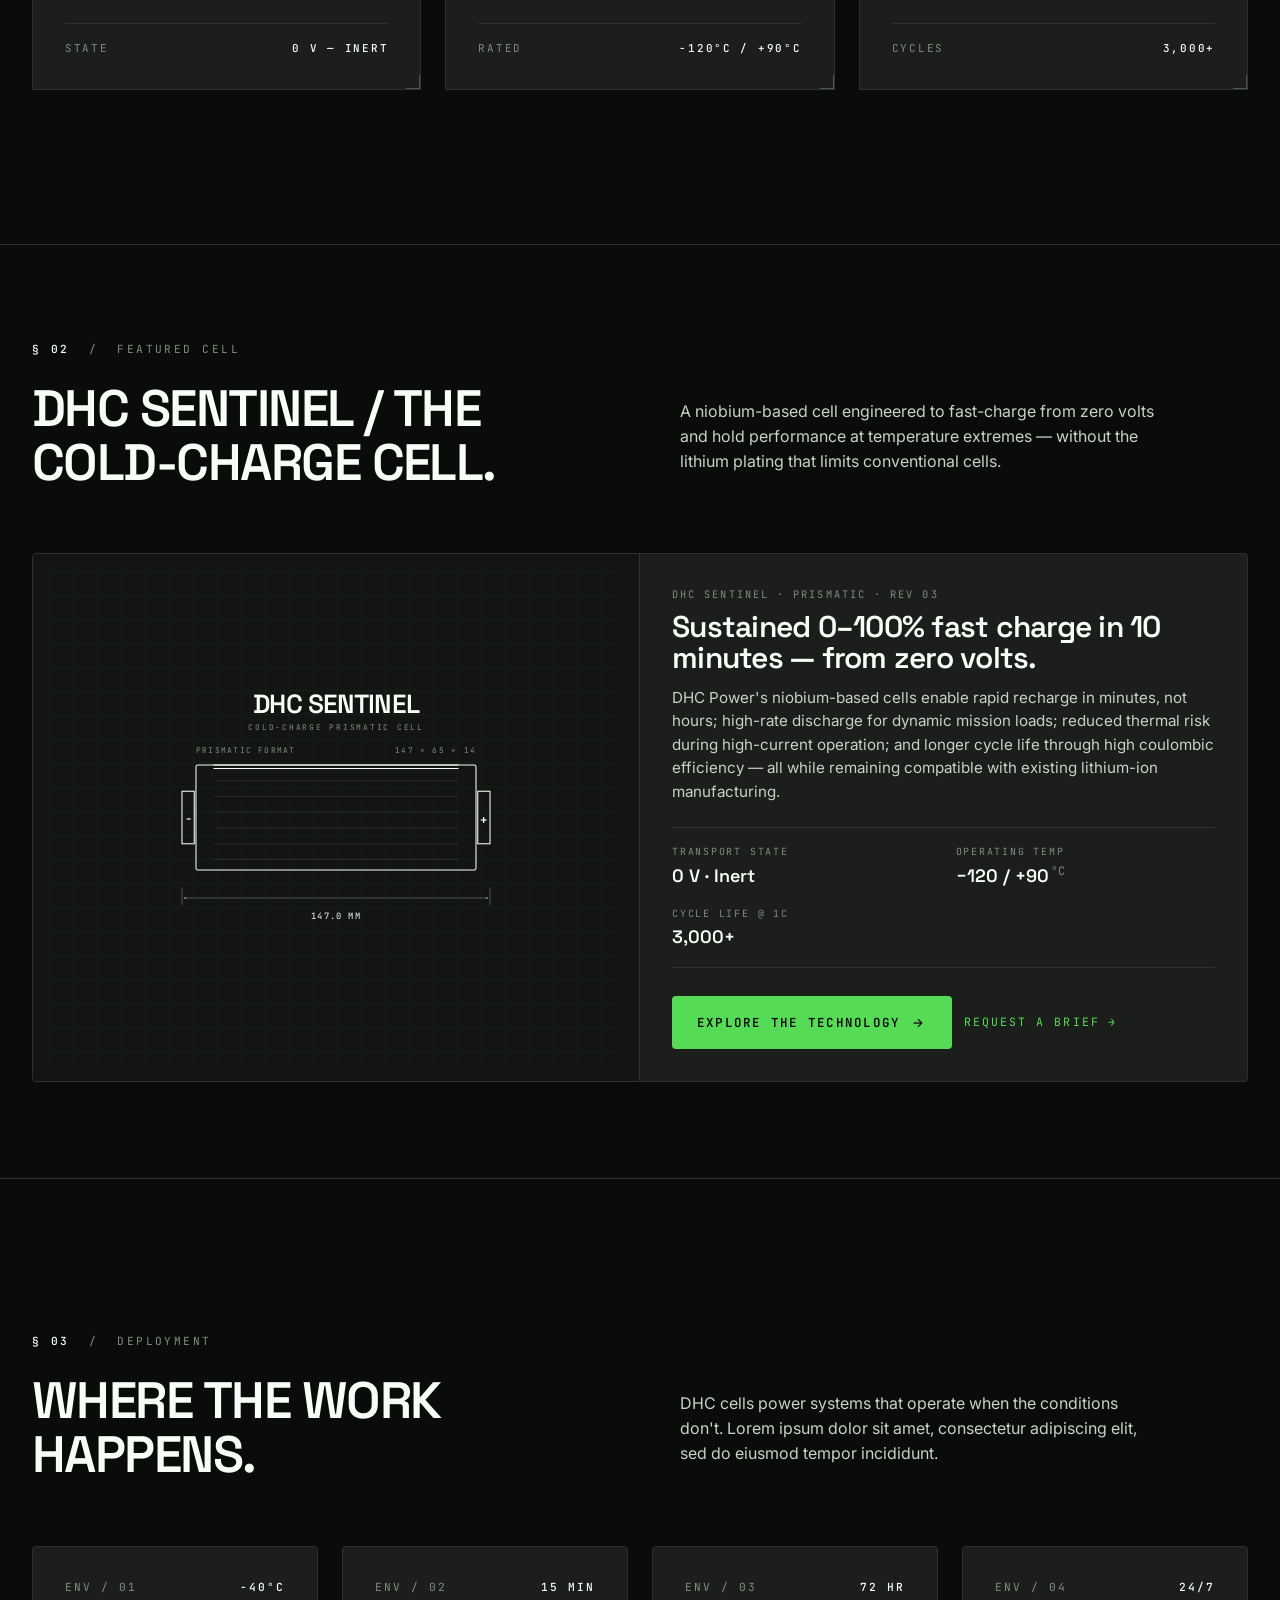
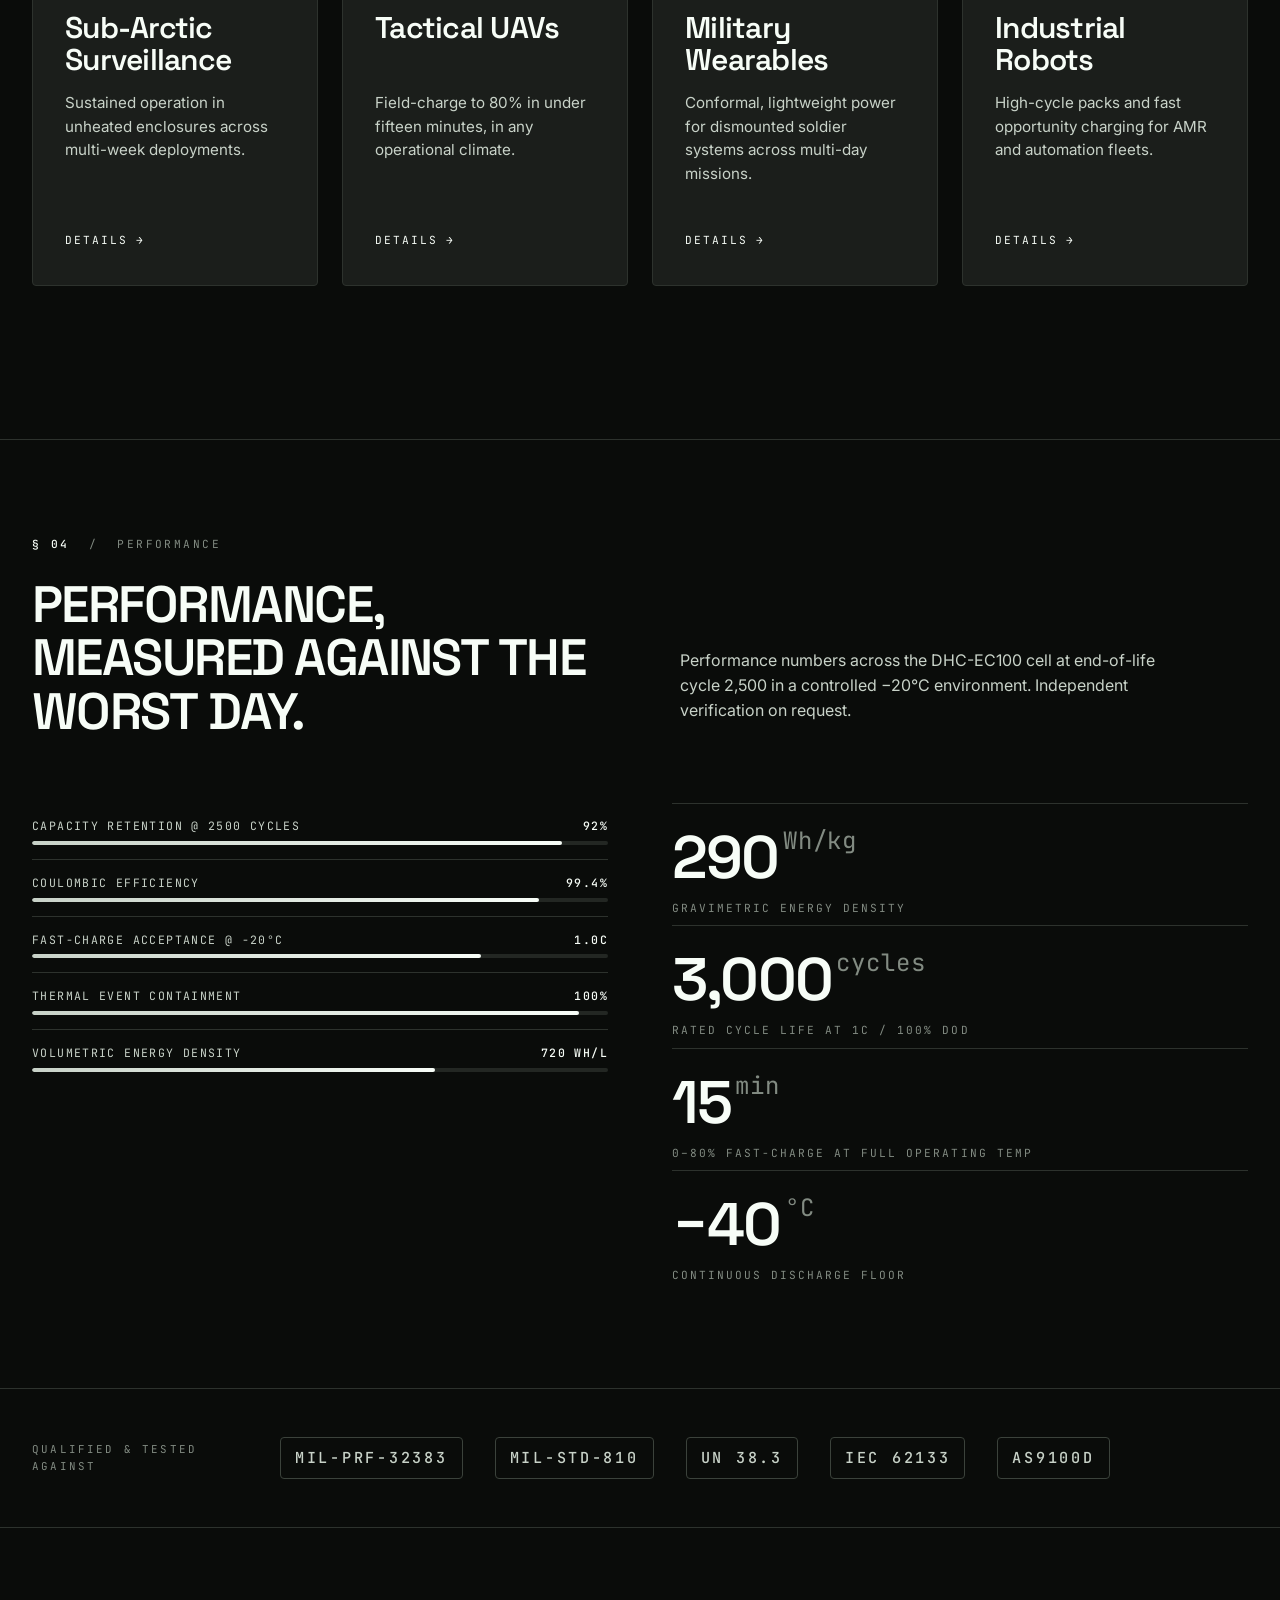
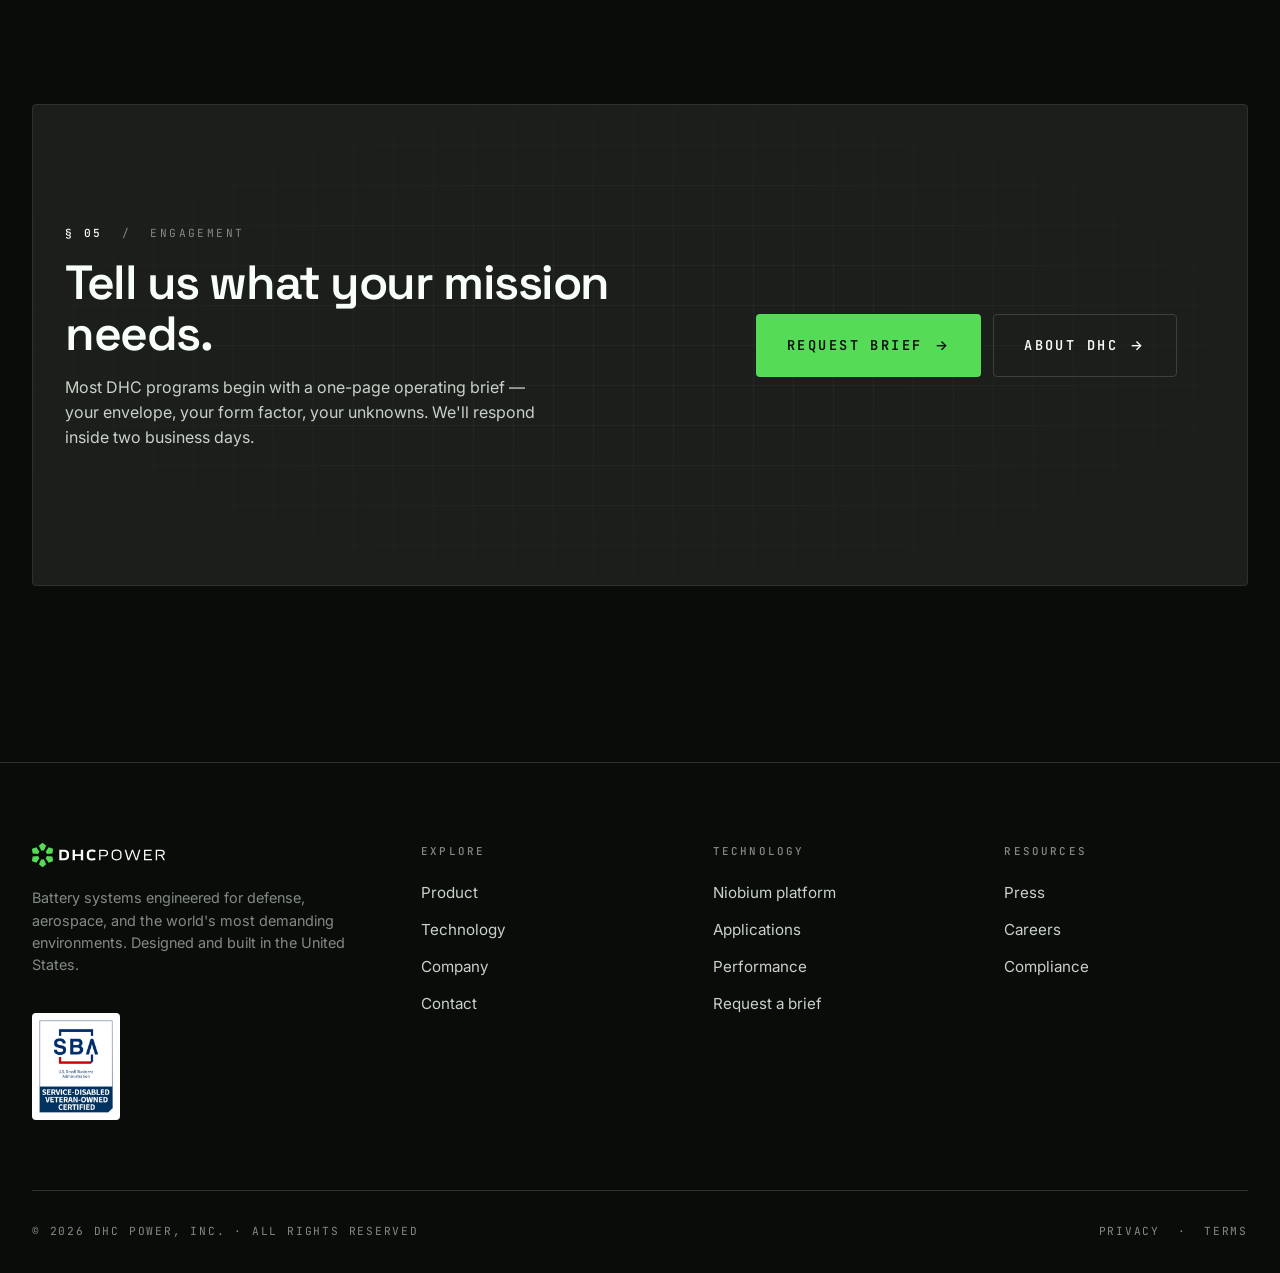
==== commit c329043d: "Home featured cell: rename EC100->Sentinel, replace lorem with niobium benefits, fix specs (drop cap" ====
--- a/index.html
+++ b/index.html
@@ -369,9 +369,9 @@
     <div class="sec-head">
       <div>
         <div class="section-num"><strong>§ 02</strong> &nbsp;/&nbsp; FEATURED CELL</div>
-        <h2 style="margin-top: 24px; text-transform: uppercase;">DHC-EC100 / The cold-charge cell.</h2>
-      </div>
-      <p class="sec-head__lead">A 21700-format Si-anode cell engineered to accept full fast-charge current down to -20°C — without lithium plating, without trickle-pre-heat, without compromise.</p>
+        <h2 style="margin-top: 24px; text-transform: uppercase;">DHC Sentinel / The cold-charge cell.</h2>
+      </div>
+      <p class="sec-head__lead">A niobium-based cell engineered to fast-charge from zero volts and hold performance at temperature extremes — without the lithium plating that limits conventional cells.</p>
     </div>
 
     <article class="cell-card" data-reveal>
@@ -426,20 +426,19 @@
           </g>
 
           <!-- top label -->
-          <text x="240" y="60" font-family="Space Grotesk" font-size="34" font-weight="600" fill="#F7FDF7" text-anchor="middle" letter-spacing="-1">DHC-EC100</text>
+          <text x="240" y="60" font-family="Space Grotesk" font-size="30" font-weight="600" fill="#F7FDF7" text-anchor="middle" letter-spacing="-1">DHC SENTINEL</text>
           <text x="240" y="80" font-family="JetBrains Mono" font-size="9" fill="#828B82" text-anchor="middle" letter-spacing="2">COLD-CHARGE PRISMATIC CELL</text>
         </svg>
       </div>
 
       <div class="cell-card__body">
-        <div class="cell-card__sku">DHC-EC100 · 21700-CC · REV 03</div>
-        <h3 class="cell-card__title">Sustained 1C fast-charge to −20°C, full output to −40°C.</h3>
-        <p class="cell-card__desc">Lorem ipsum dolor sit amet, consectetur adipiscing elit. Sed do eiusmod tempor incididunt ut labore et dolore magna aliqua. Ut enim ad minim veniam.</p>
+        <div class="cell-card__sku">DHC SENTINEL · PRISMATIC · REV 03</div>
+        <h3 class="cell-card__title">Sustained 0–100% fast charge in 10 minutes — from zero volts.</h3>
+        <p class="cell-card__desc">DHC Power's niobium-based cells enable rapid recharge in minutes, not hours; high-rate discharge for dynamic mission loads; reduced thermal risk during high-current operation; and longer cycle life through high coulombic efficiency — all while remaining compatible with existing lithium-ion manufacturing.</p>
 
         <div class="cell-card__specs">
-          <div class="spec"><span class="spec__label">Nominal Capacity</span><span class="spec__value">5.0<sup>Ah</sup></span></div>
-          <div class="spec"><span class="spec__label">Energy Density</span><span class="spec__value">290<sup>Wh/kg</sup></span></div>
-          <div class="spec"><span class="spec__label">Operating Temp</span><span class="spec__value">−40 / +85<sup>°C</sup></span></div>
+          <div class="spec"><span class="spec__label">Transport State</span><span class="spec__value">0 V · Inert</span></div>
+          <div class="spec"><span class="spec__label">Operating Temp</span><span class="spec__value">−120 / +90<sup>°C</sup></span></div>
           <div class="spec"><span class="spec__label">Cycle Life @ 1C</span><span class="spec__value">3,000+</span></div>
         </div>
 
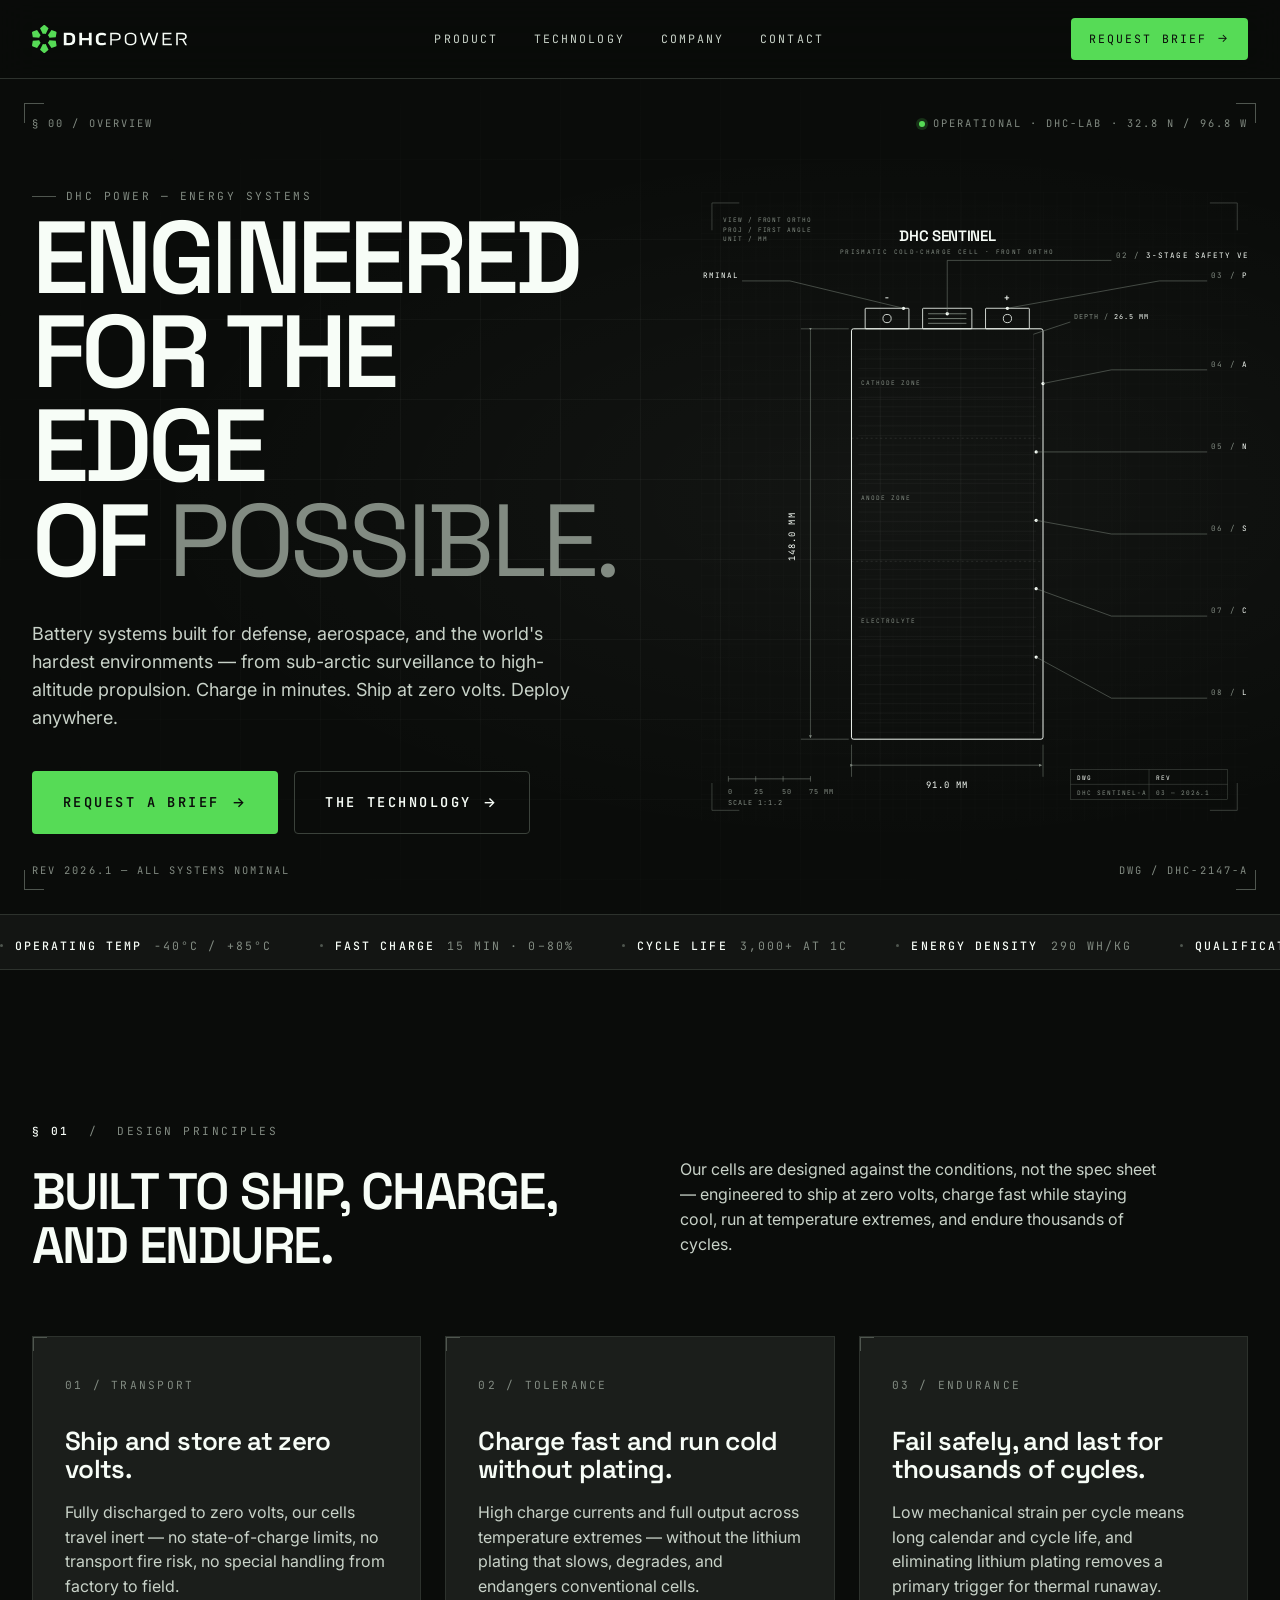
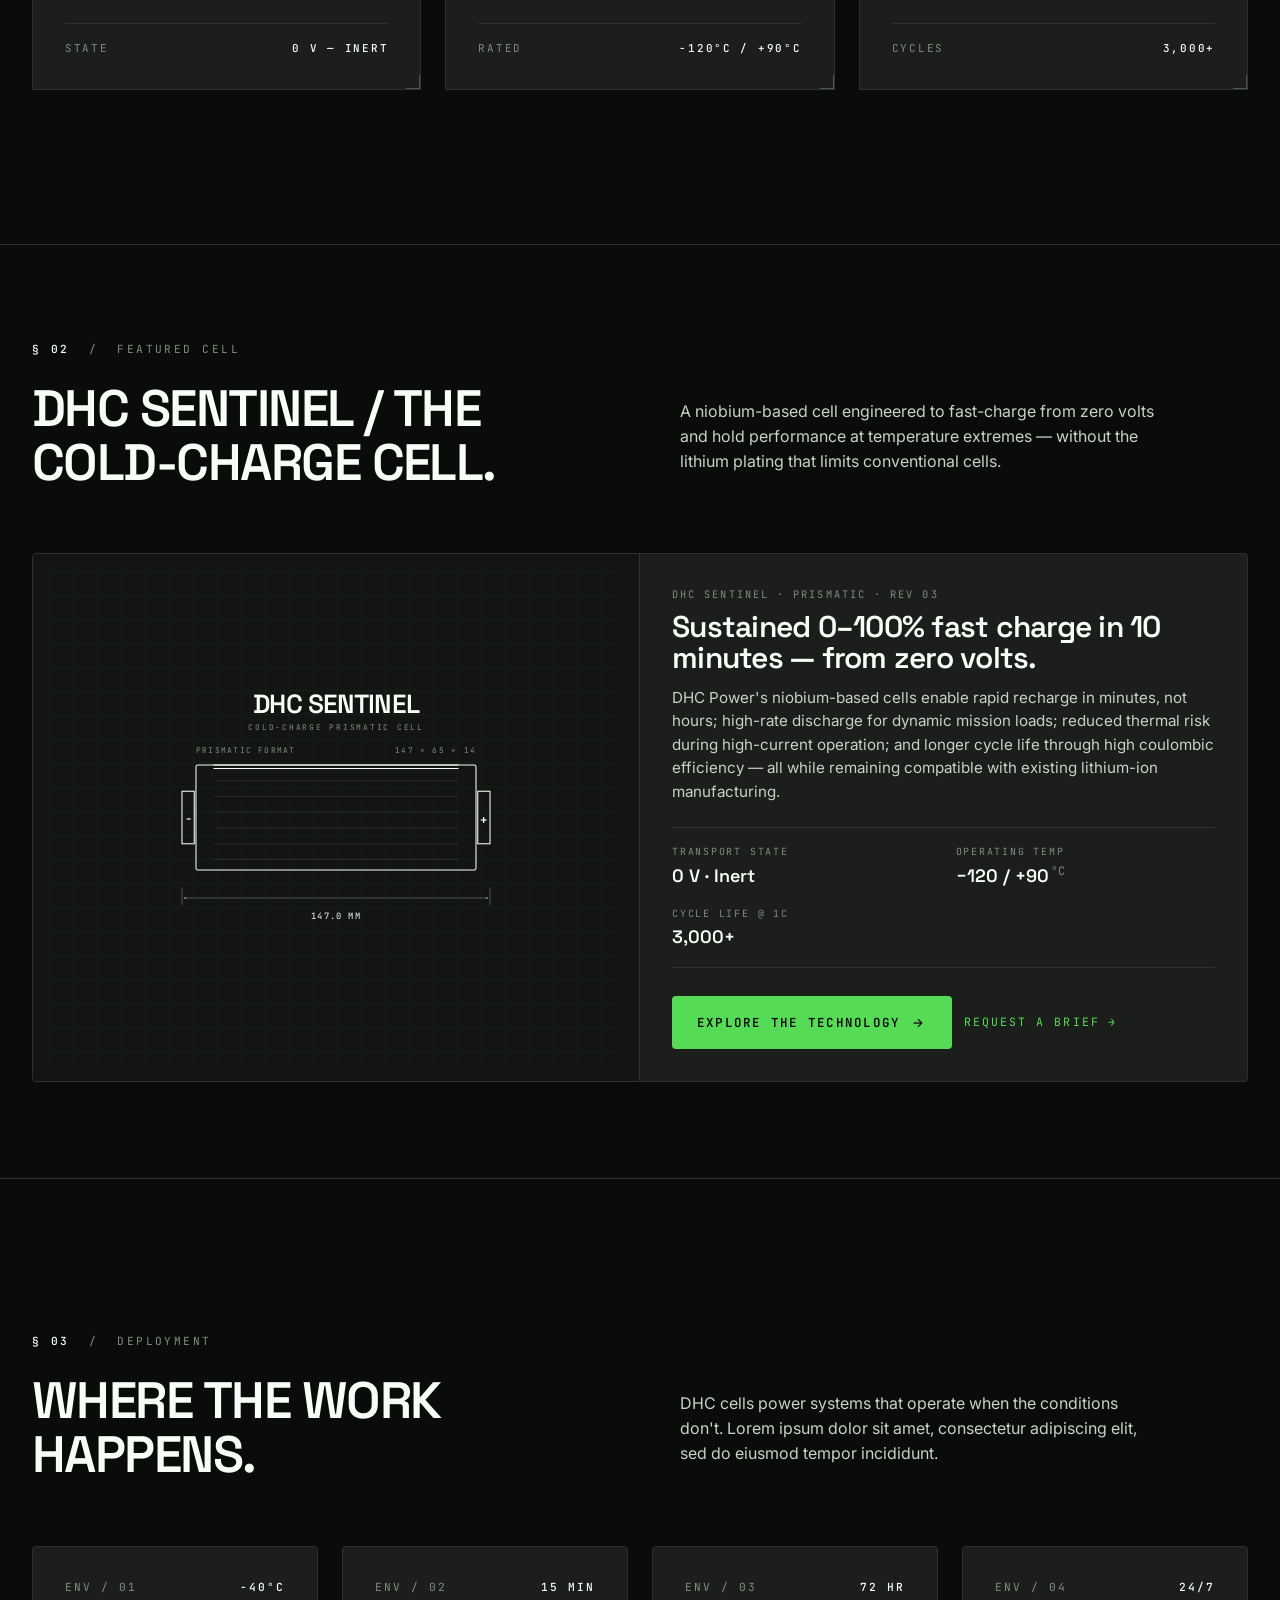
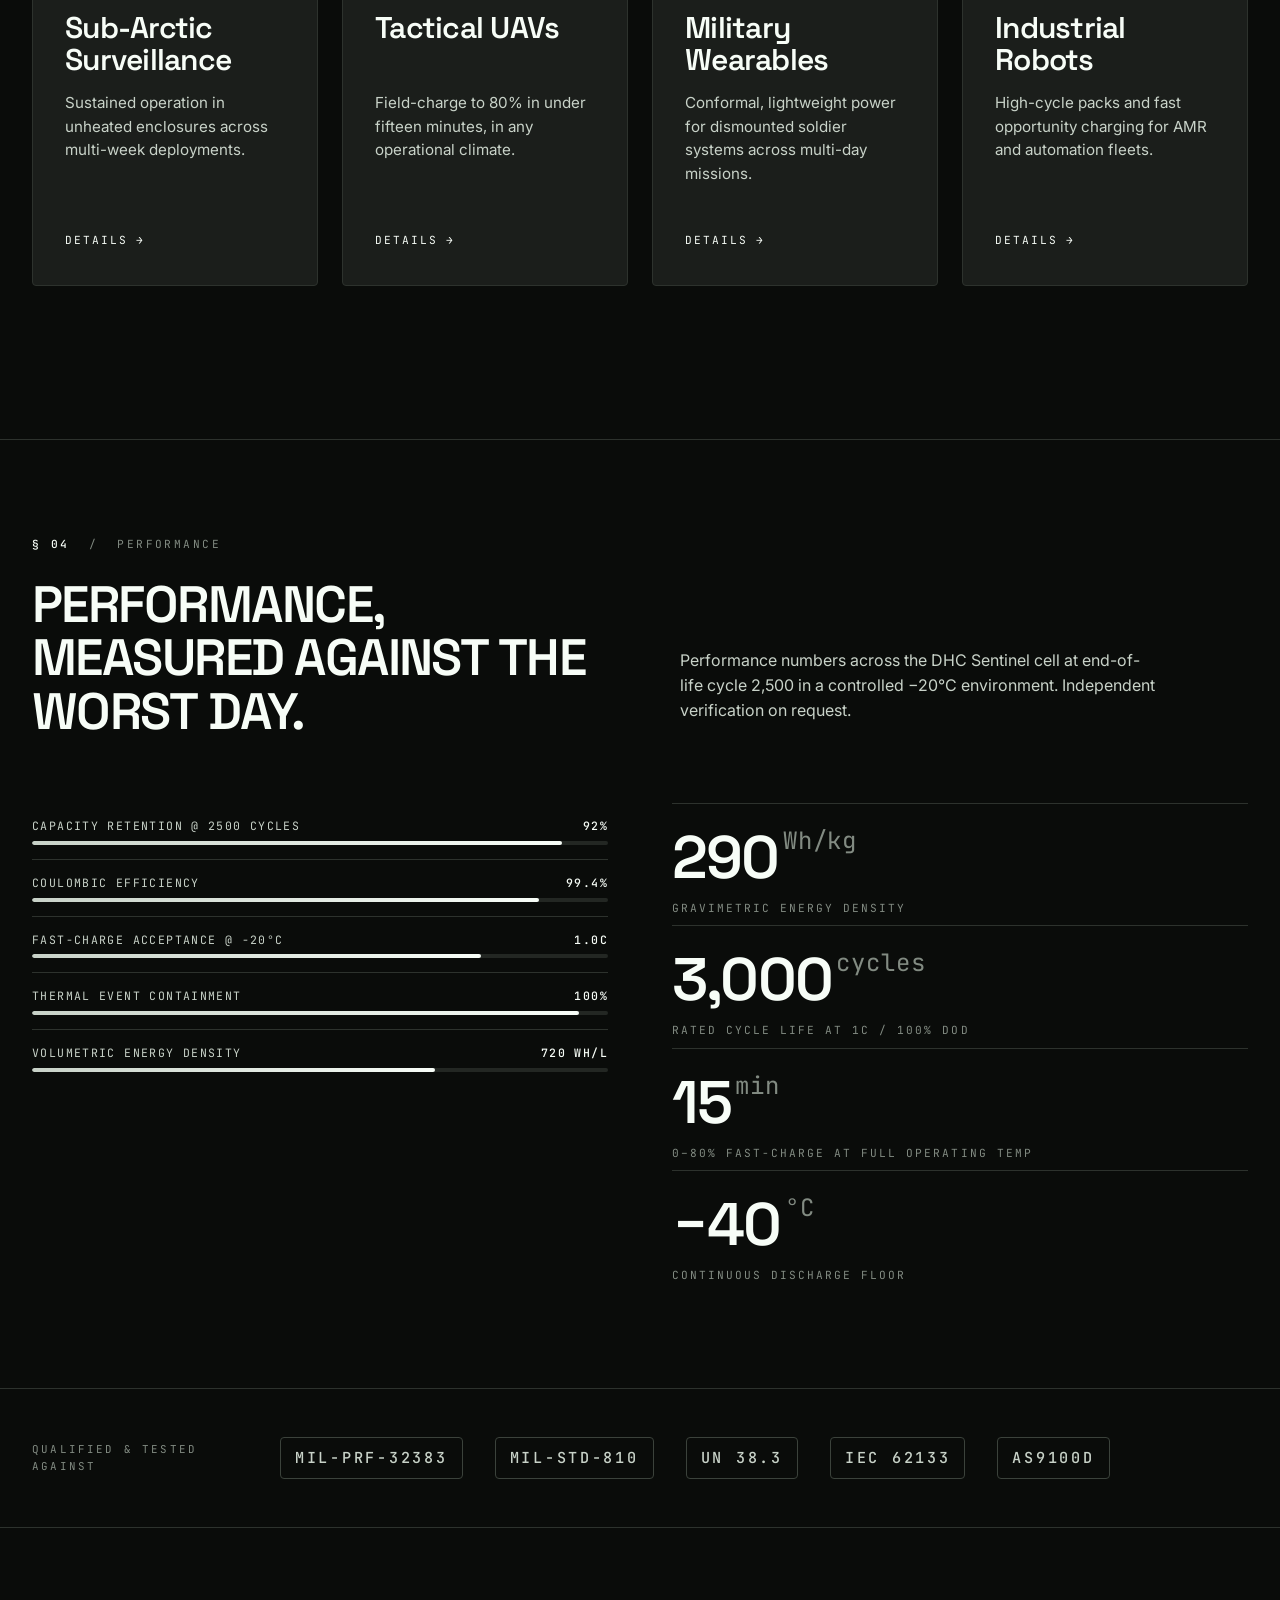
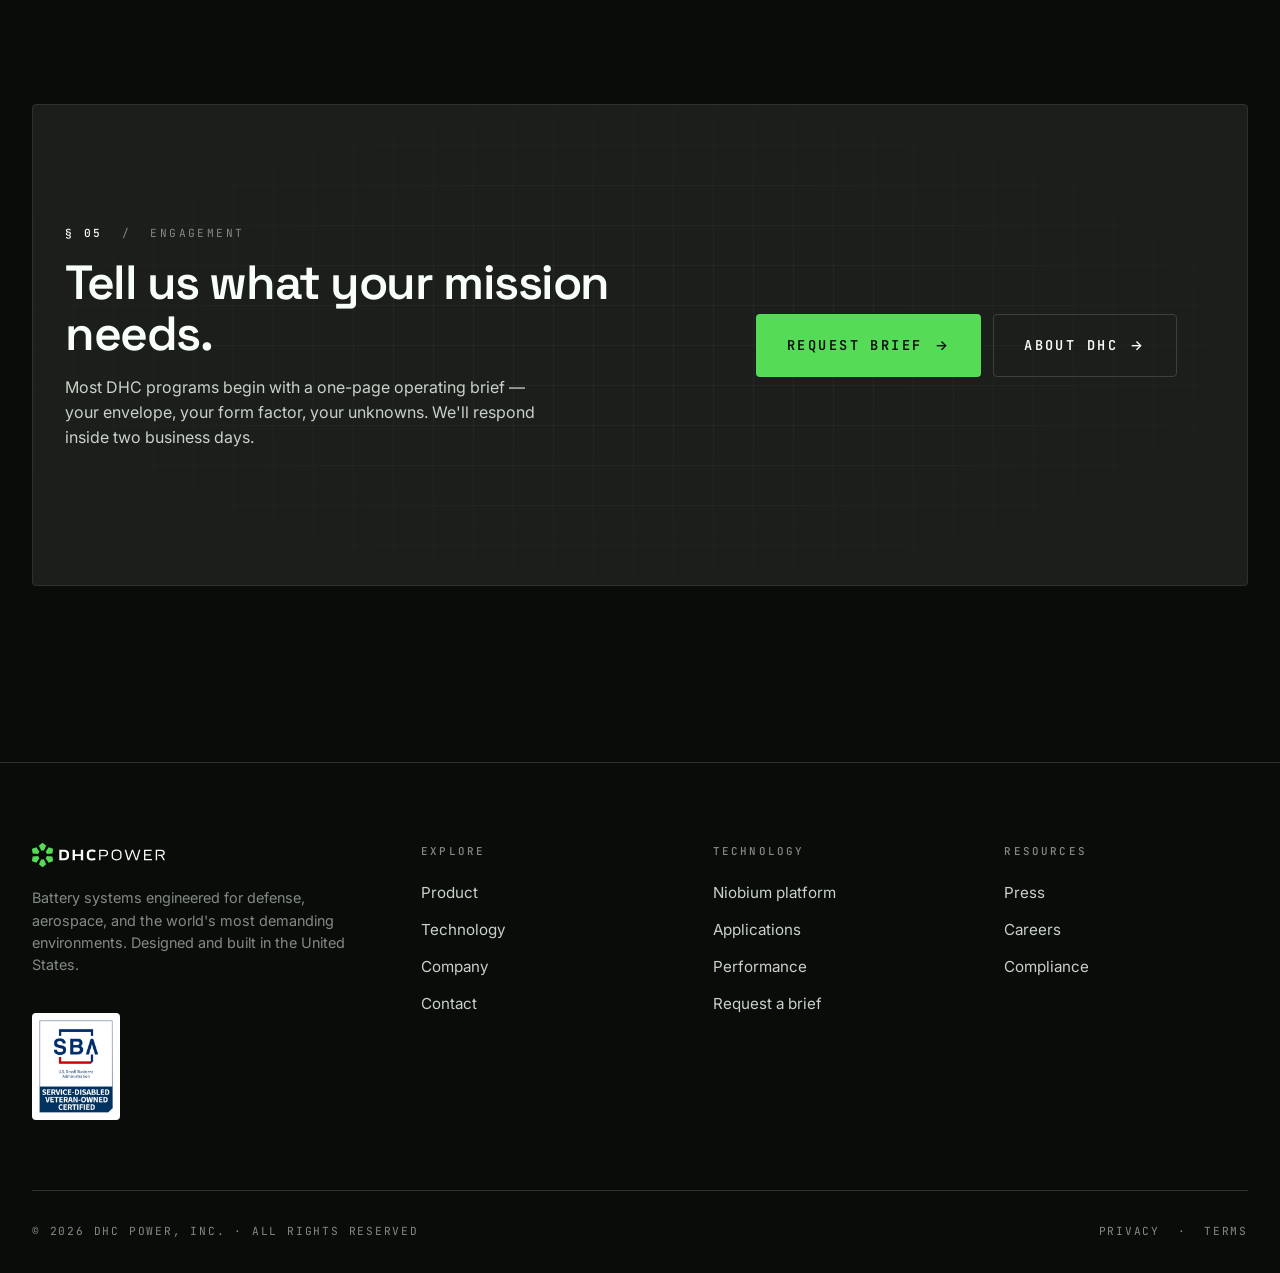
==== commit 27f0567e: "Home: propagate EC100->Sentinel rename to hero drawing, drawing number, and performance lead" ====
--- a/index.html
+++ b/index.html
@@ -253,7 +253,7 @@
 
           <!-- Title (top of drawing) -->
           <g font-family="Space Grotesk, sans-serif" font-weight="600" letter-spacing="-0.5">
-            <text x="360" y="72" font-size="22" fill="#F7FDF7" text-anchor="middle">DHC-EC100</text>
+            <text x="360" y="72" font-size="22" fill="#F7FDF7" text-anchor="middle">DHC SENTINEL</text>
           </g>
           <g font-family="JetBrains Mono, ui-monospace, monospace" font-size="9" fill="#828B82" letter-spacing="2">
             <text x="360" y="90" text-anchor="middle">PRISMATIC COLD-CHARGE CELL · FRONT ORTHO</text>
@@ -274,7 +274,7 @@
           </g>
           <g font-family="JetBrains Mono, ui-monospace, monospace" font-size="9" fill="#F7FDF7" letter-spacing="1.4">
             <text x="550" y="860">DWG</text>
-            <text x="550" y="881" fill="#828B82">DHC-EC100-A</text>
+            <text x="550" y="881" fill="#828B82">DHC SENTINEL-A</text>
             <text x="665" y="860">REV</text>
             <text x="665" y="881" fill="#828B82">03 — 2026.1</text>
           </g>
@@ -510,7 +510,7 @@
         <div class="section-num"><strong>§ 04</strong> &nbsp;/&nbsp; PERFORMANCE</div>
         <h2 style="margin-top: 24px; text-transform: uppercase;">Performance, measured against the worst day.</h2>
       </div>
-      <p class="sec-head__lead">Performance numbers across the DHC-EC100 cell at end-of-life cycle 2,500 in a controlled −20°C environment. Independent verification on request.</p>
+      <p class="sec-head__lead">Performance numbers across the DHC Sentinel cell at end-of-life cycle 2,500 in a controlled −20°C environment. Independent verification on request.</p>
     </div>
 
     <div class="grid grid-2" data-reveal style="gap: 64px;">
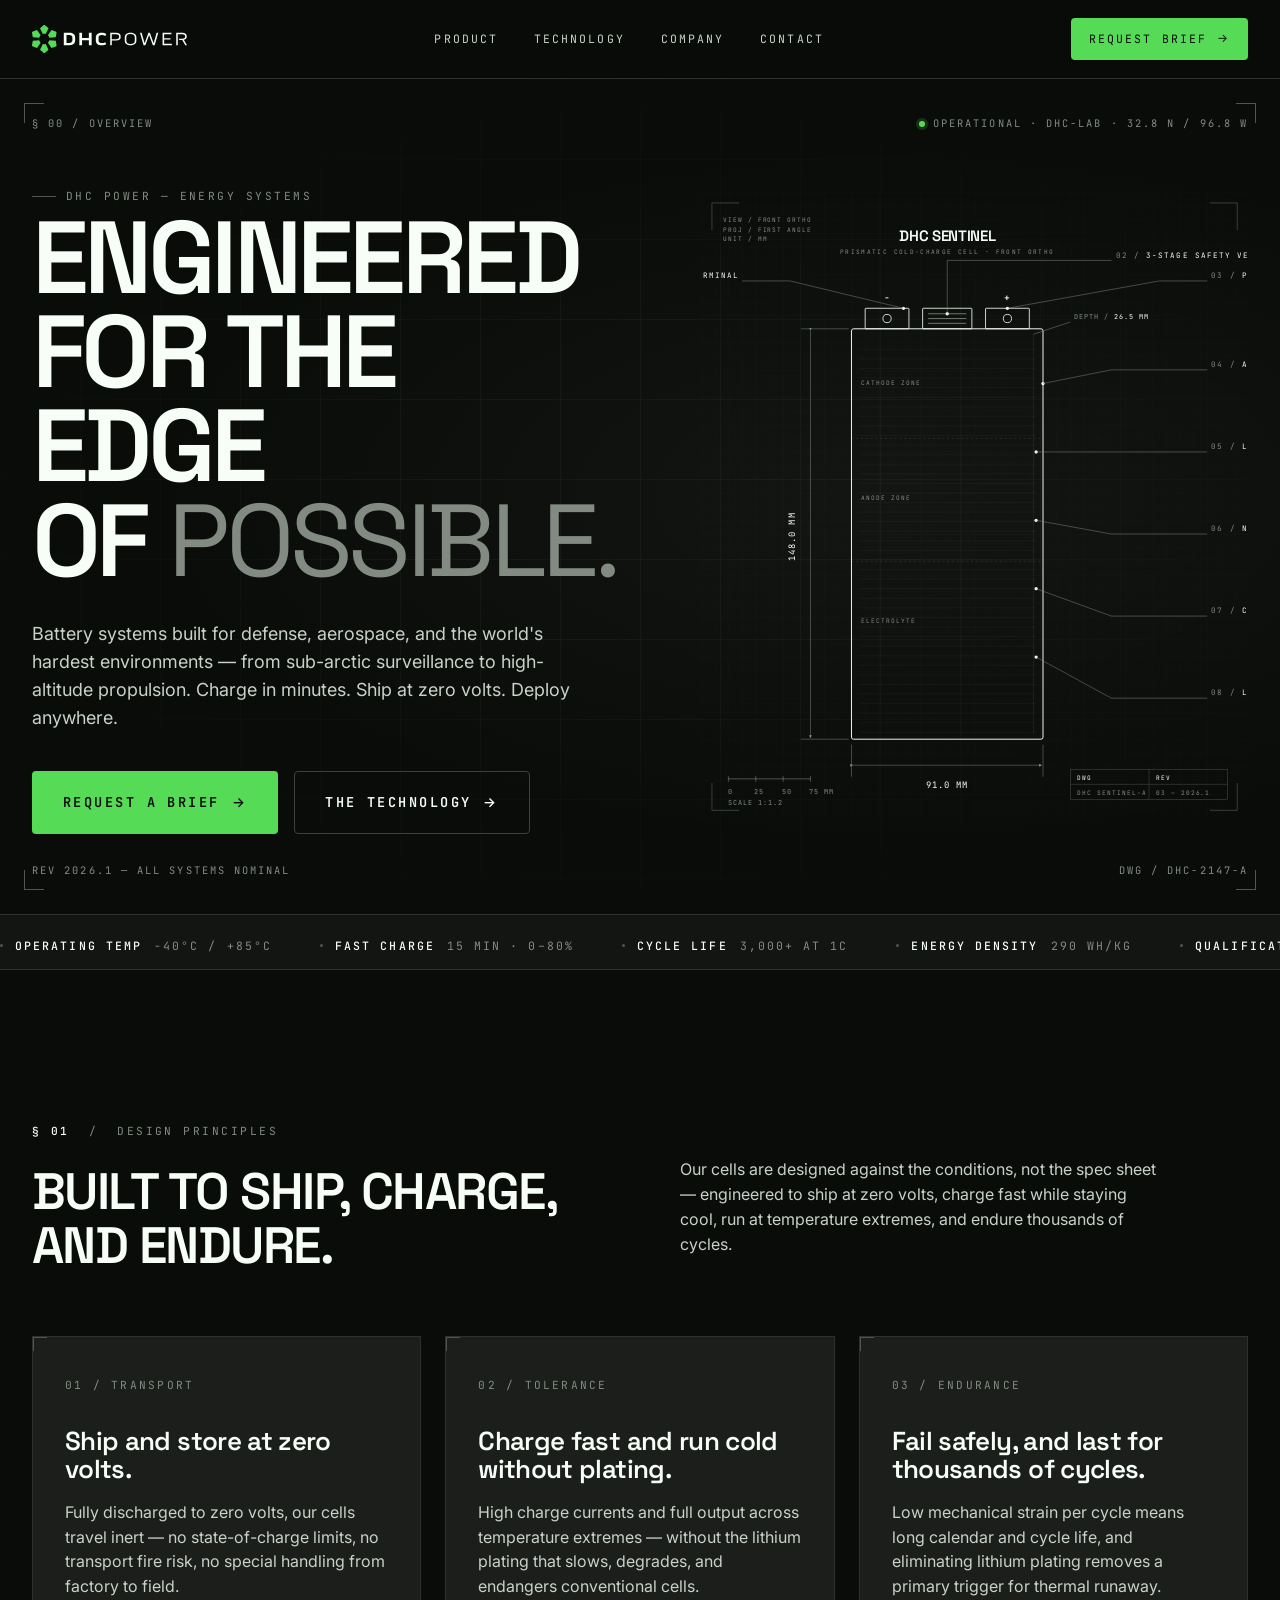
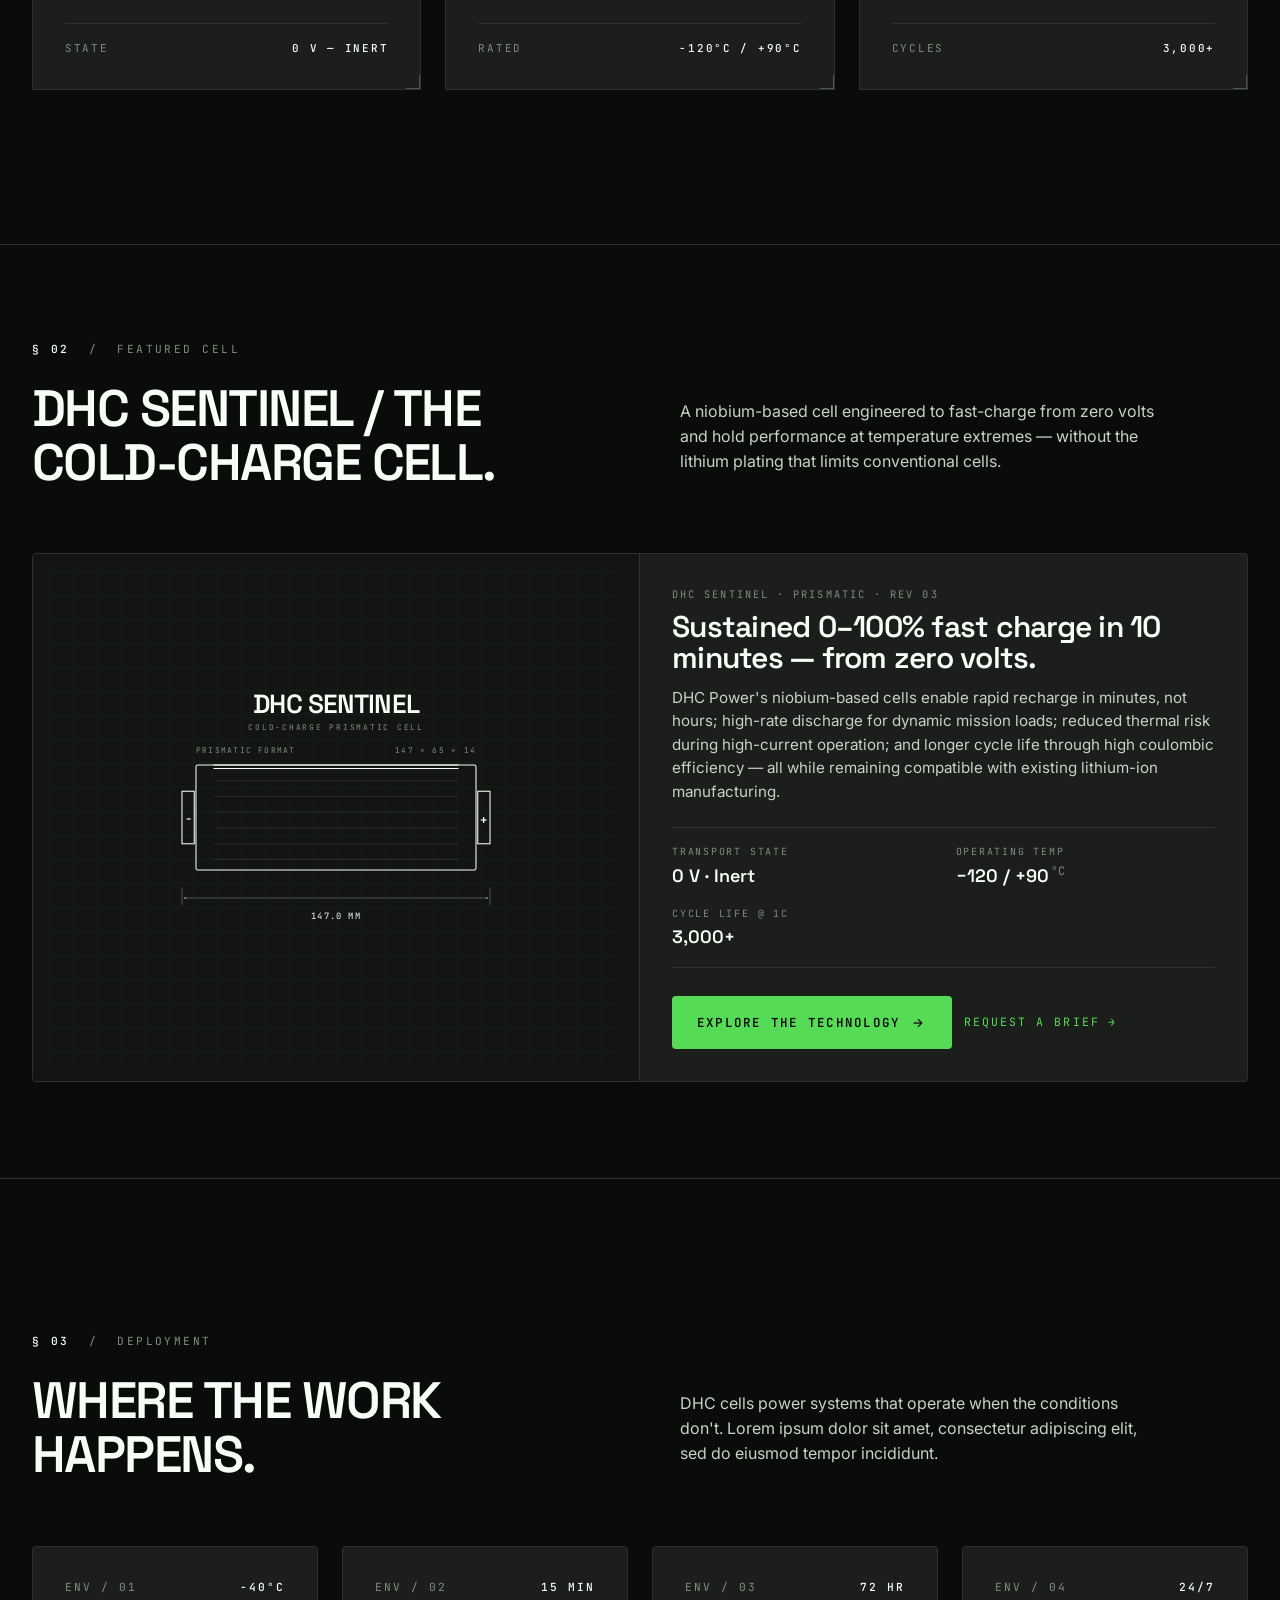
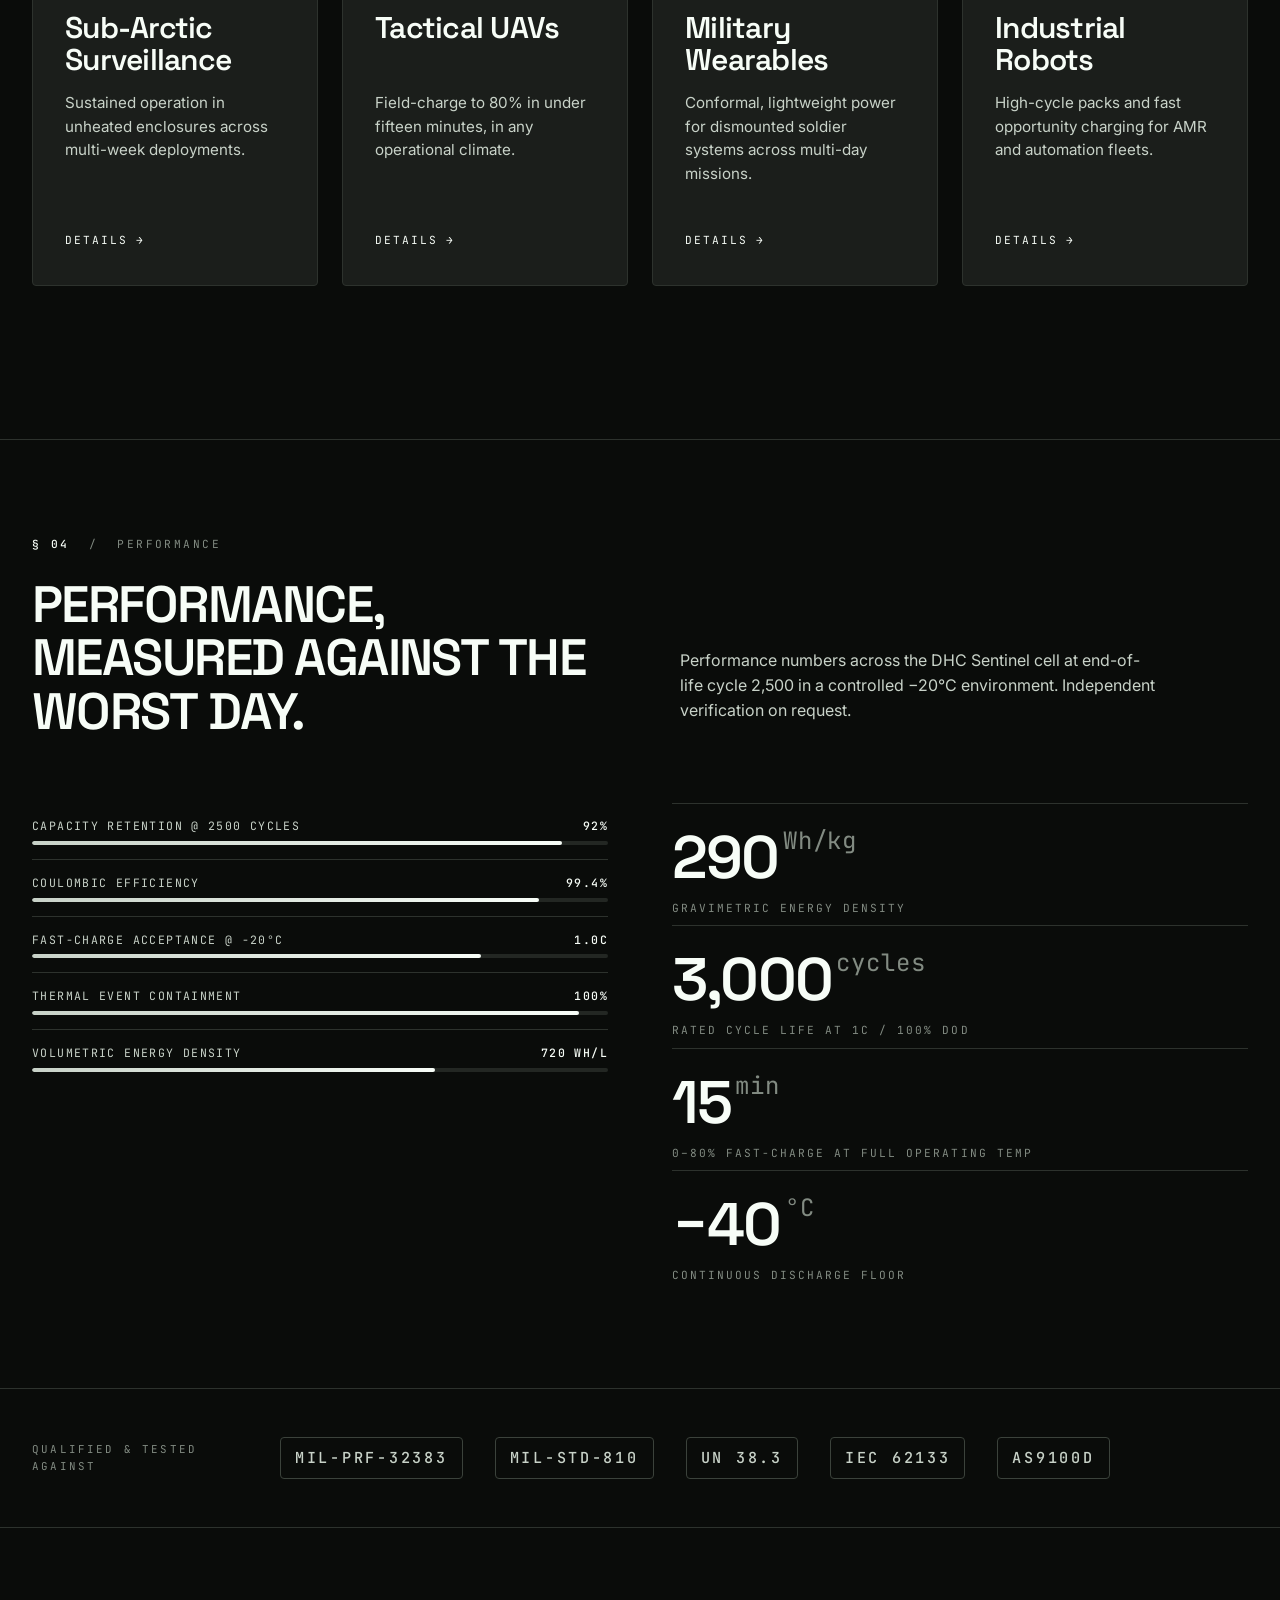
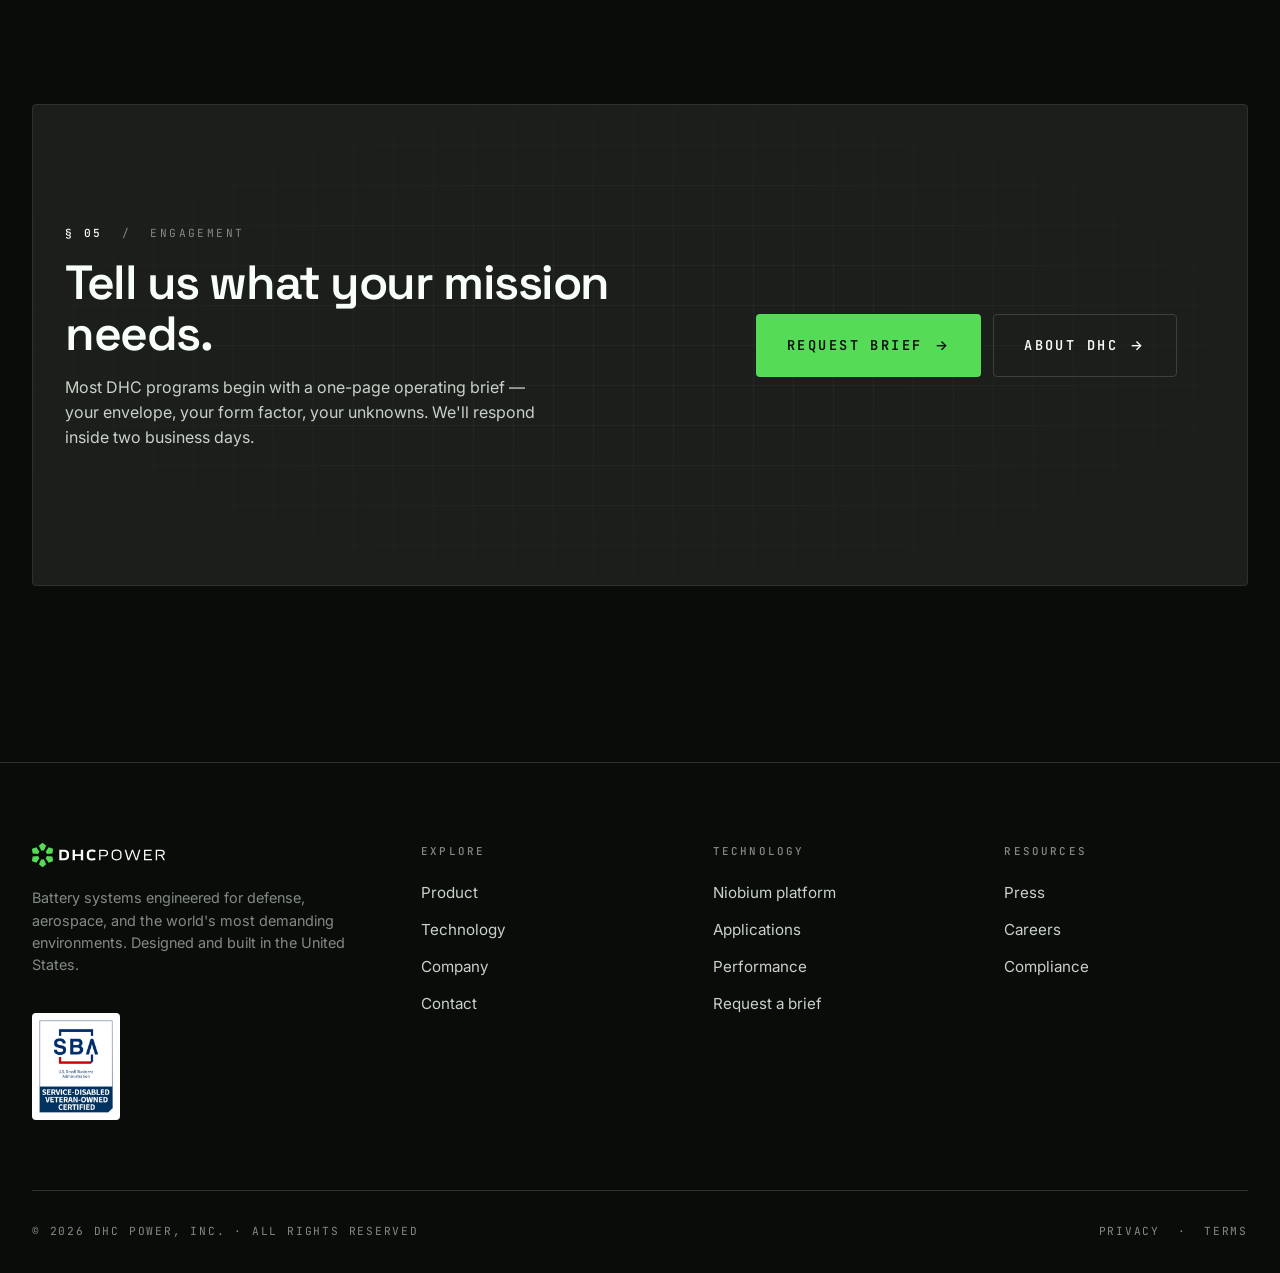
==== commit ac350633: "Home hero drawing: correct chemistry callouts to Nb-oxide anode and LiMO2 cathode" ====
--- a/index.html
+++ b/index.html
@@ -245,8 +245,8 @@
             <!-- Right callouts (03-08) -->
             <text x="746" y="126"><tspan fill="#828B82">03 / </tspan><tspan fill="#F7FDF7">POSITIVE TERMINAL</tspan></text>
             <text x="746" y="256"><tspan fill="#828B82">04 / </tspan><tspan fill="#F7FDF7">Al-NICKEL HARD CASE</tspan></text>
-            <text x="746" y="376"><tspan fill="#828B82">05 / </tspan><tspan fill="#F7FDF7">NCM-811 CATHODE</tspan></text>
-            <text x="746" y="496"><tspan fill="#828B82">06 / </tspan><tspan fill="#F7FDF7">SiC NANO ANODE</tspan></text>
+            <text x="746" y="376"><tspan fill="#828B82">05 / </tspan><tspan fill="#F7FDF7">LiMO₂ CATHODE</tspan></text>
+            <text x="746" y="496"><tspan fill="#828B82">06 / </tspan><tspan fill="#F7FDF7">Nb-OXIDE ANODE</tspan></text>
             <text x="746" y="616"><tspan fill="#828B82">07 / </tspan><tspan fill="#F7FDF7">CERAMIC SEPARATOR</tspan></text>
             <text x="746" y="736"><tspan fill="#828B82">08 / </tspan><tspan fill="#F7FDF7">LiPF₆ ELECTROLYTE</tspan></text>
           </g>
